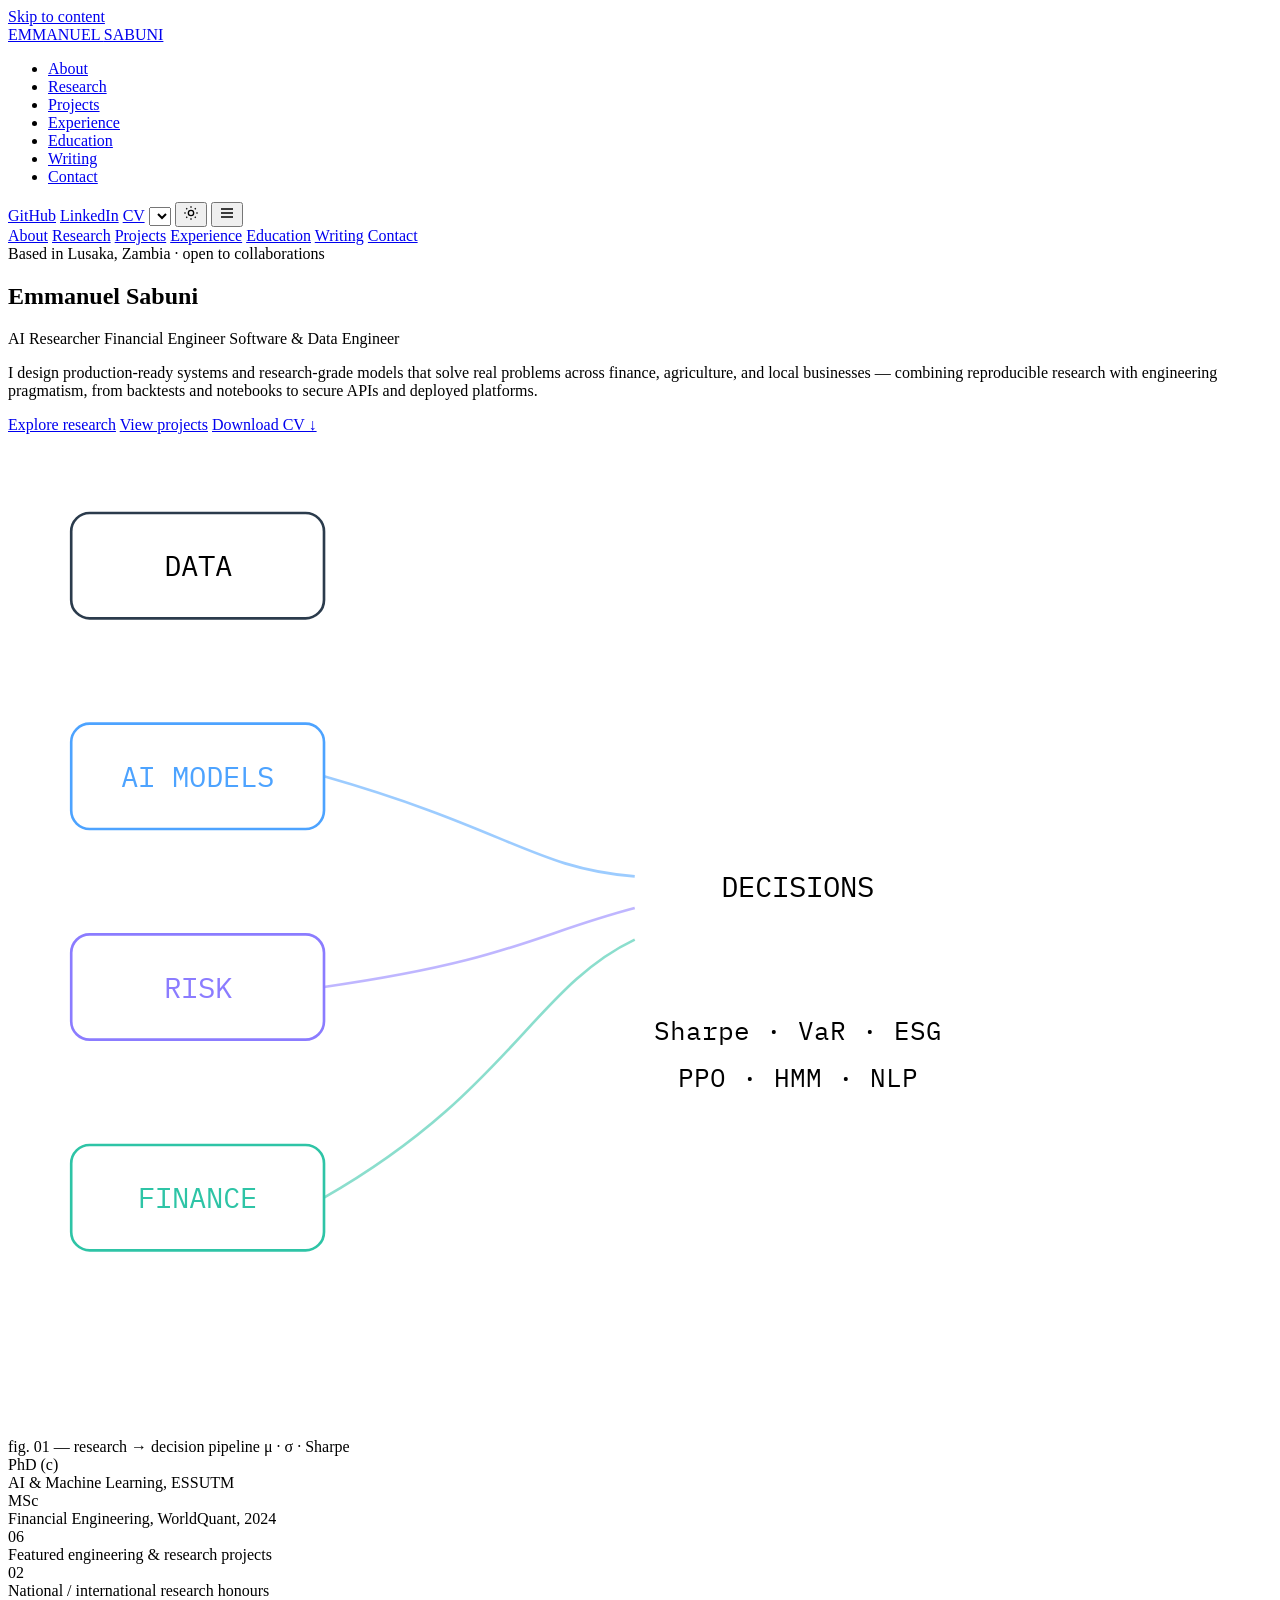
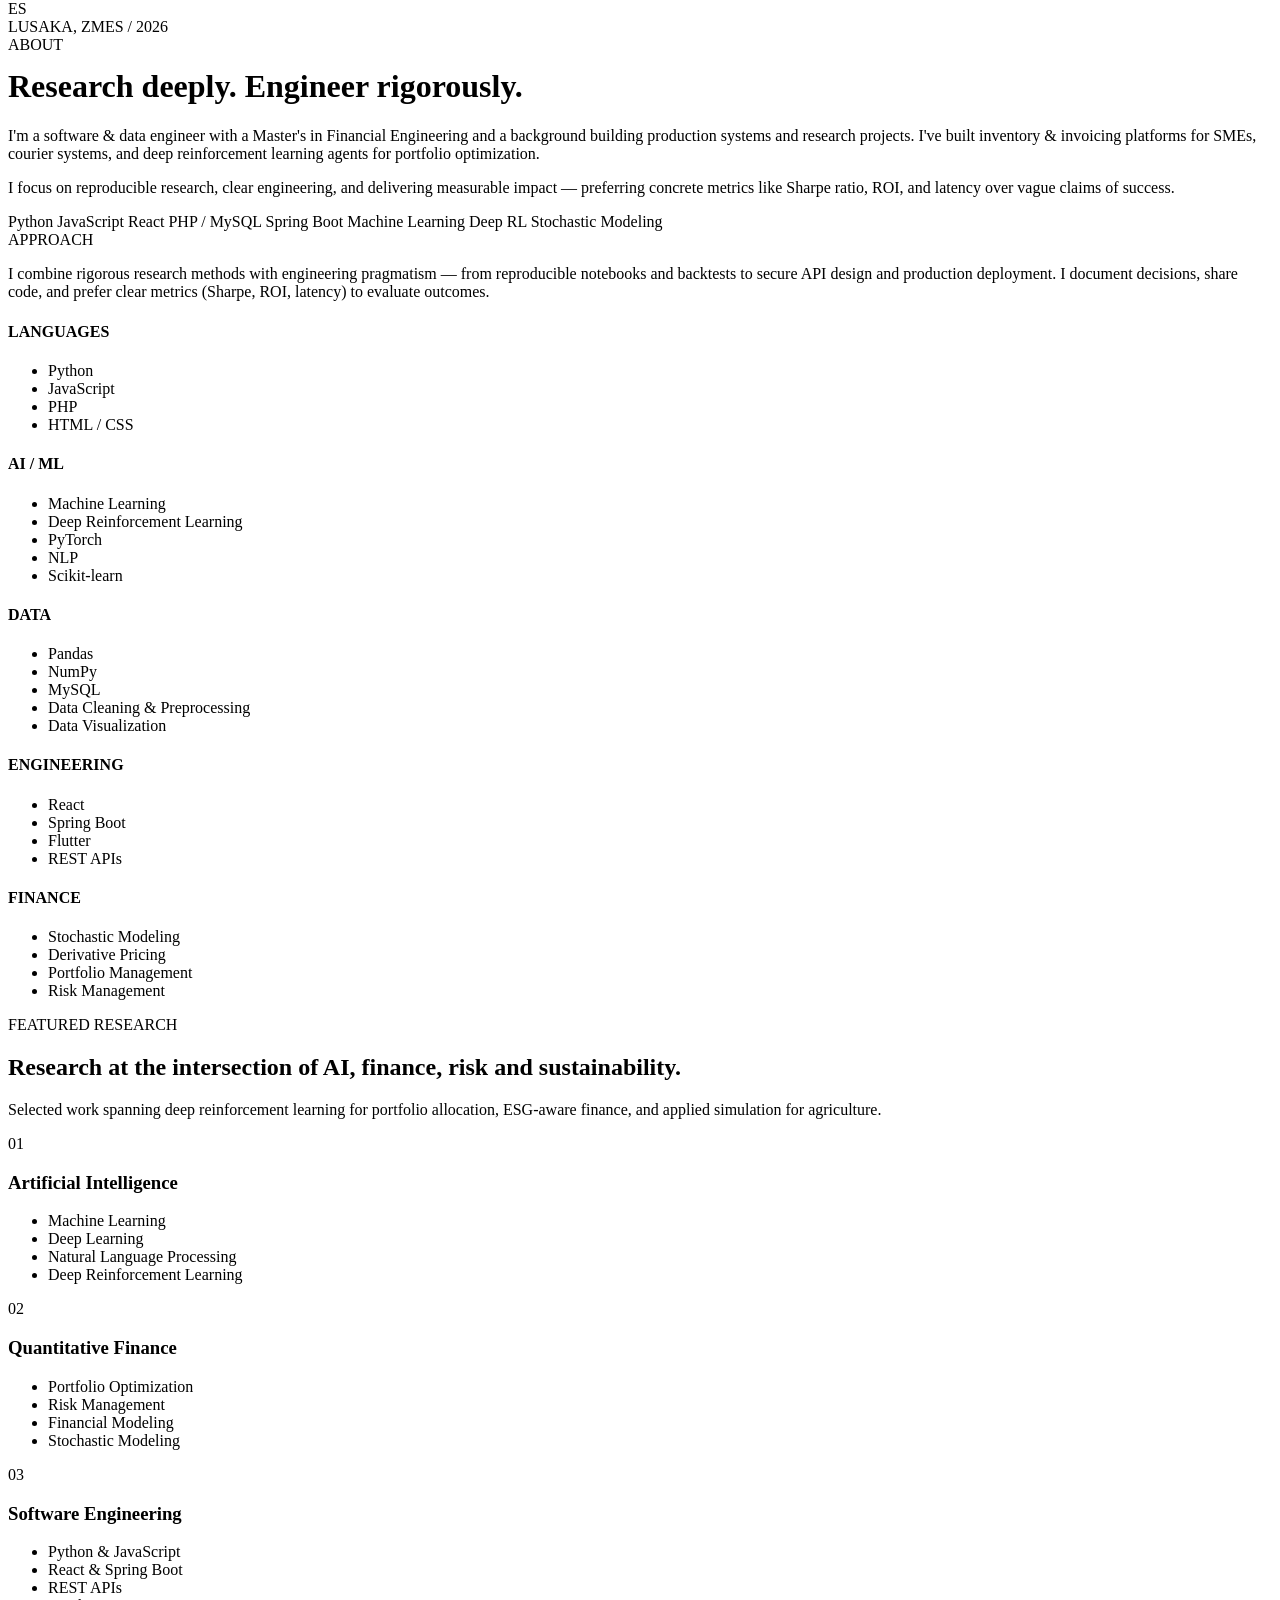
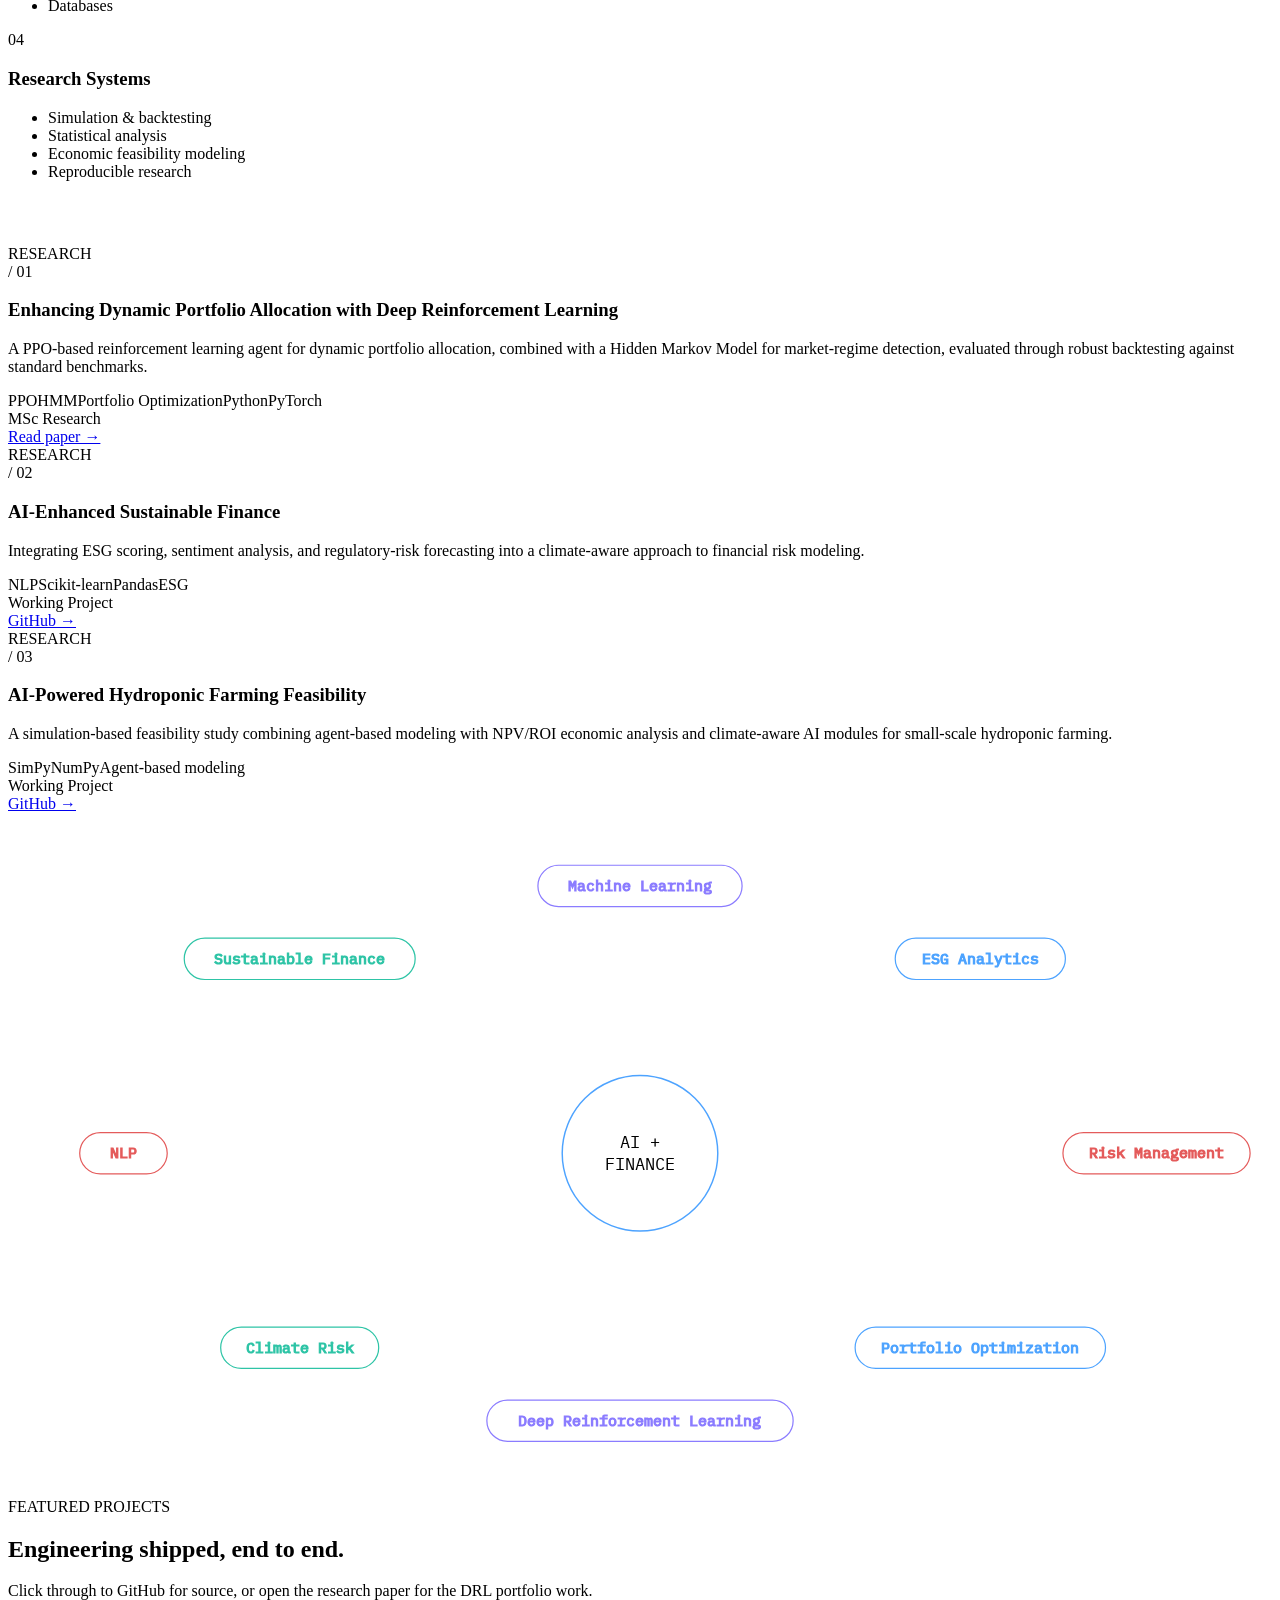
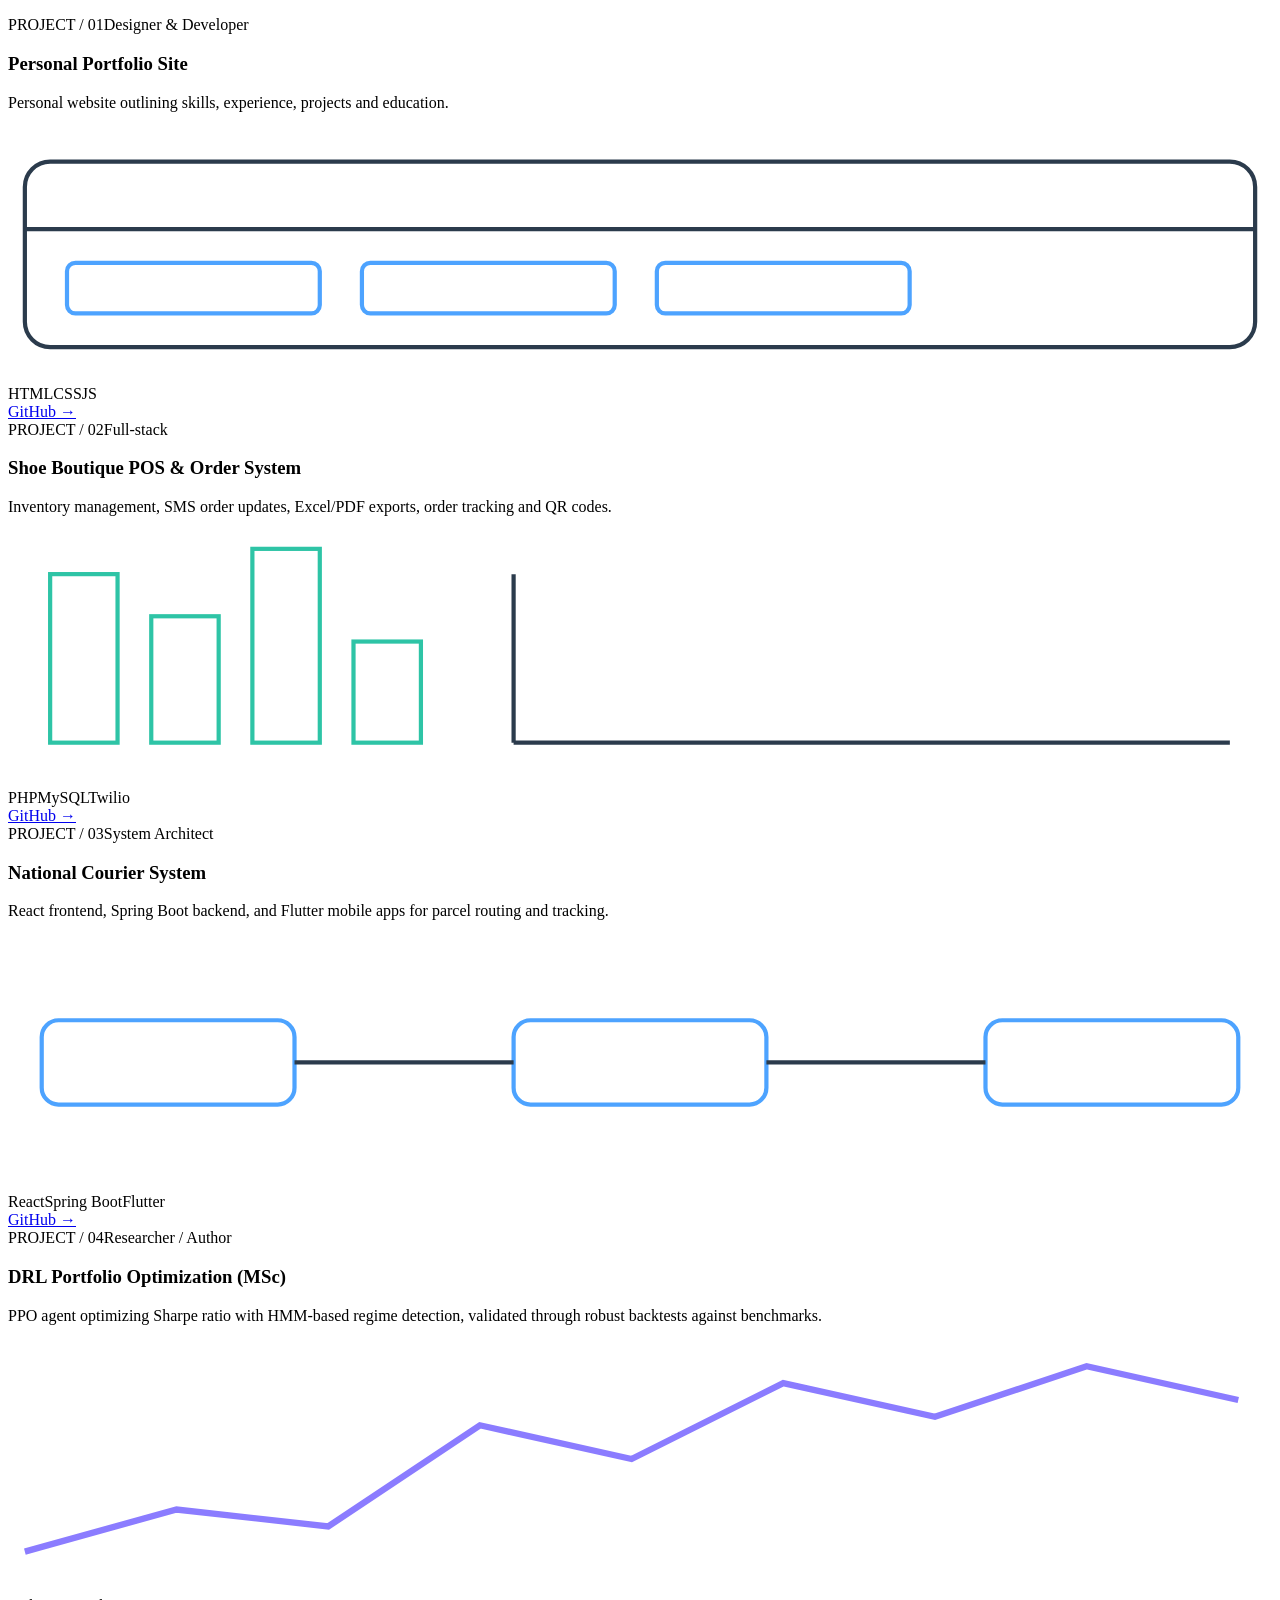
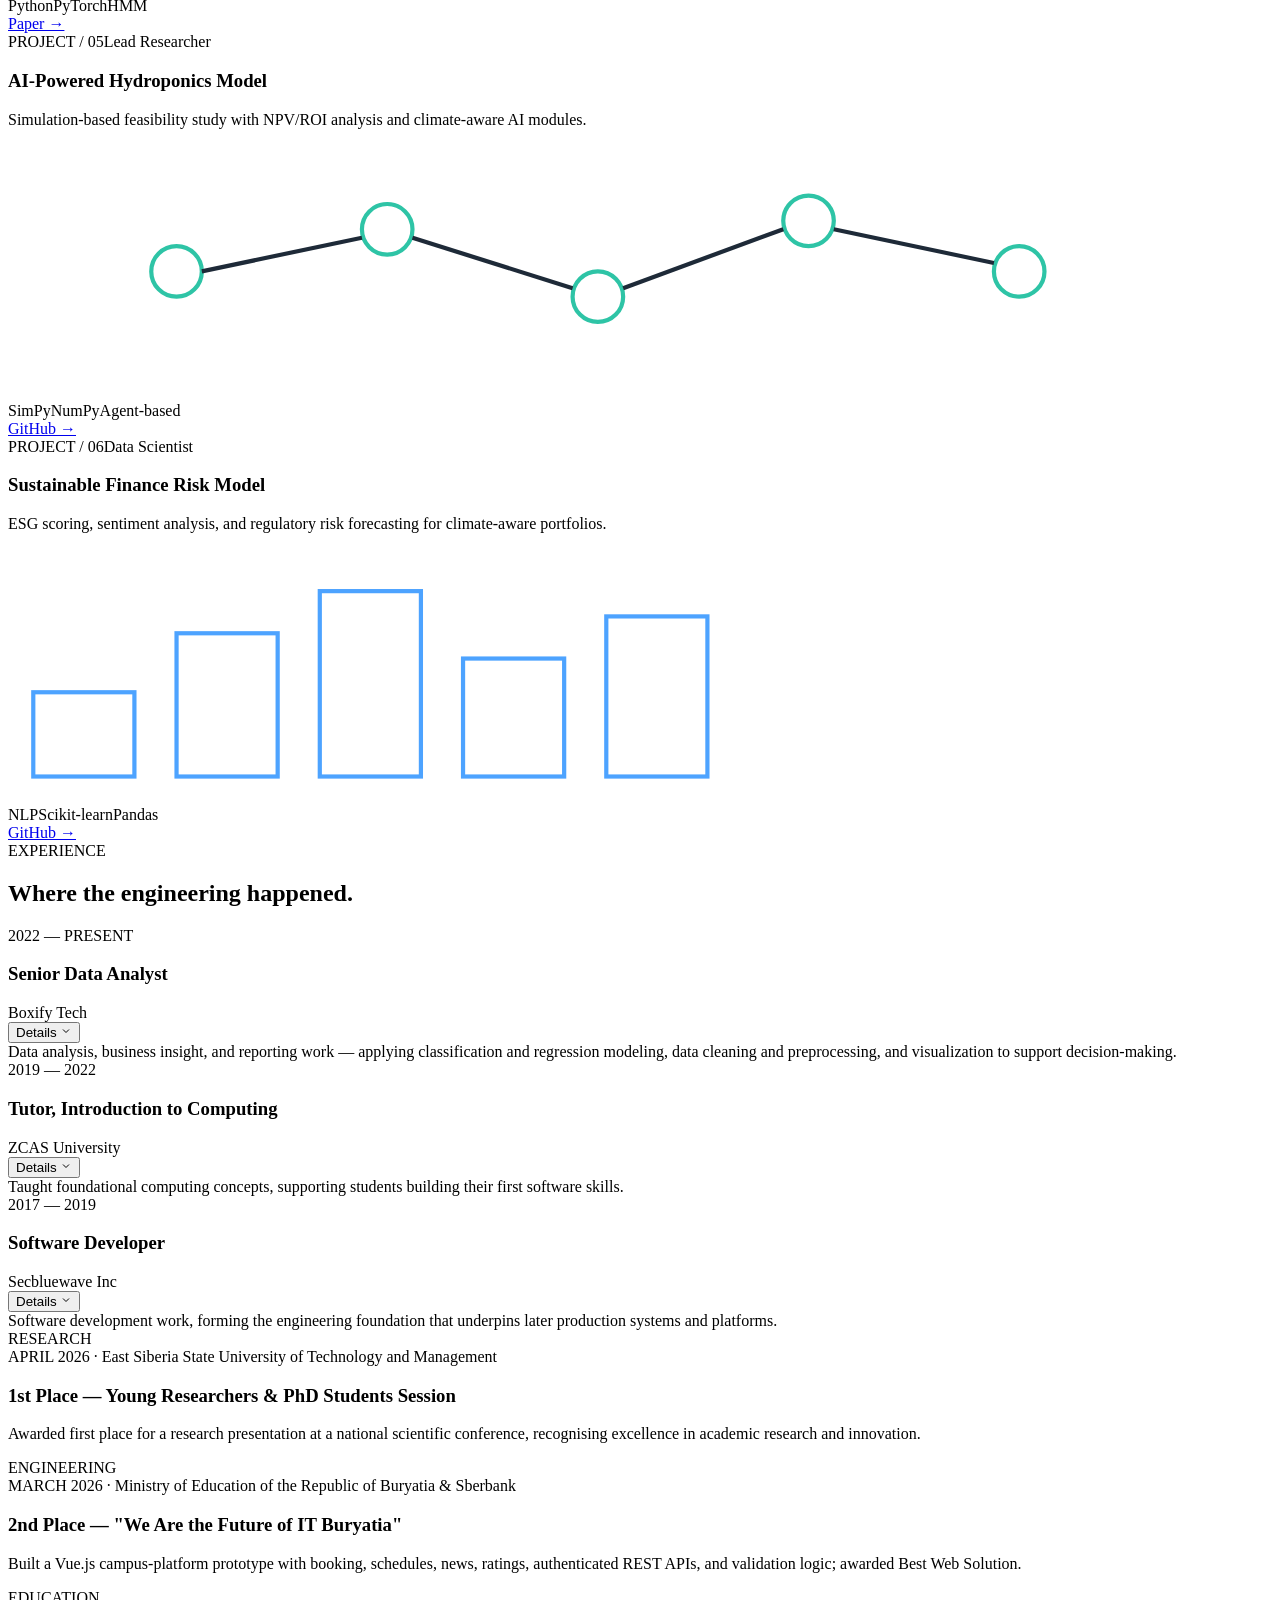
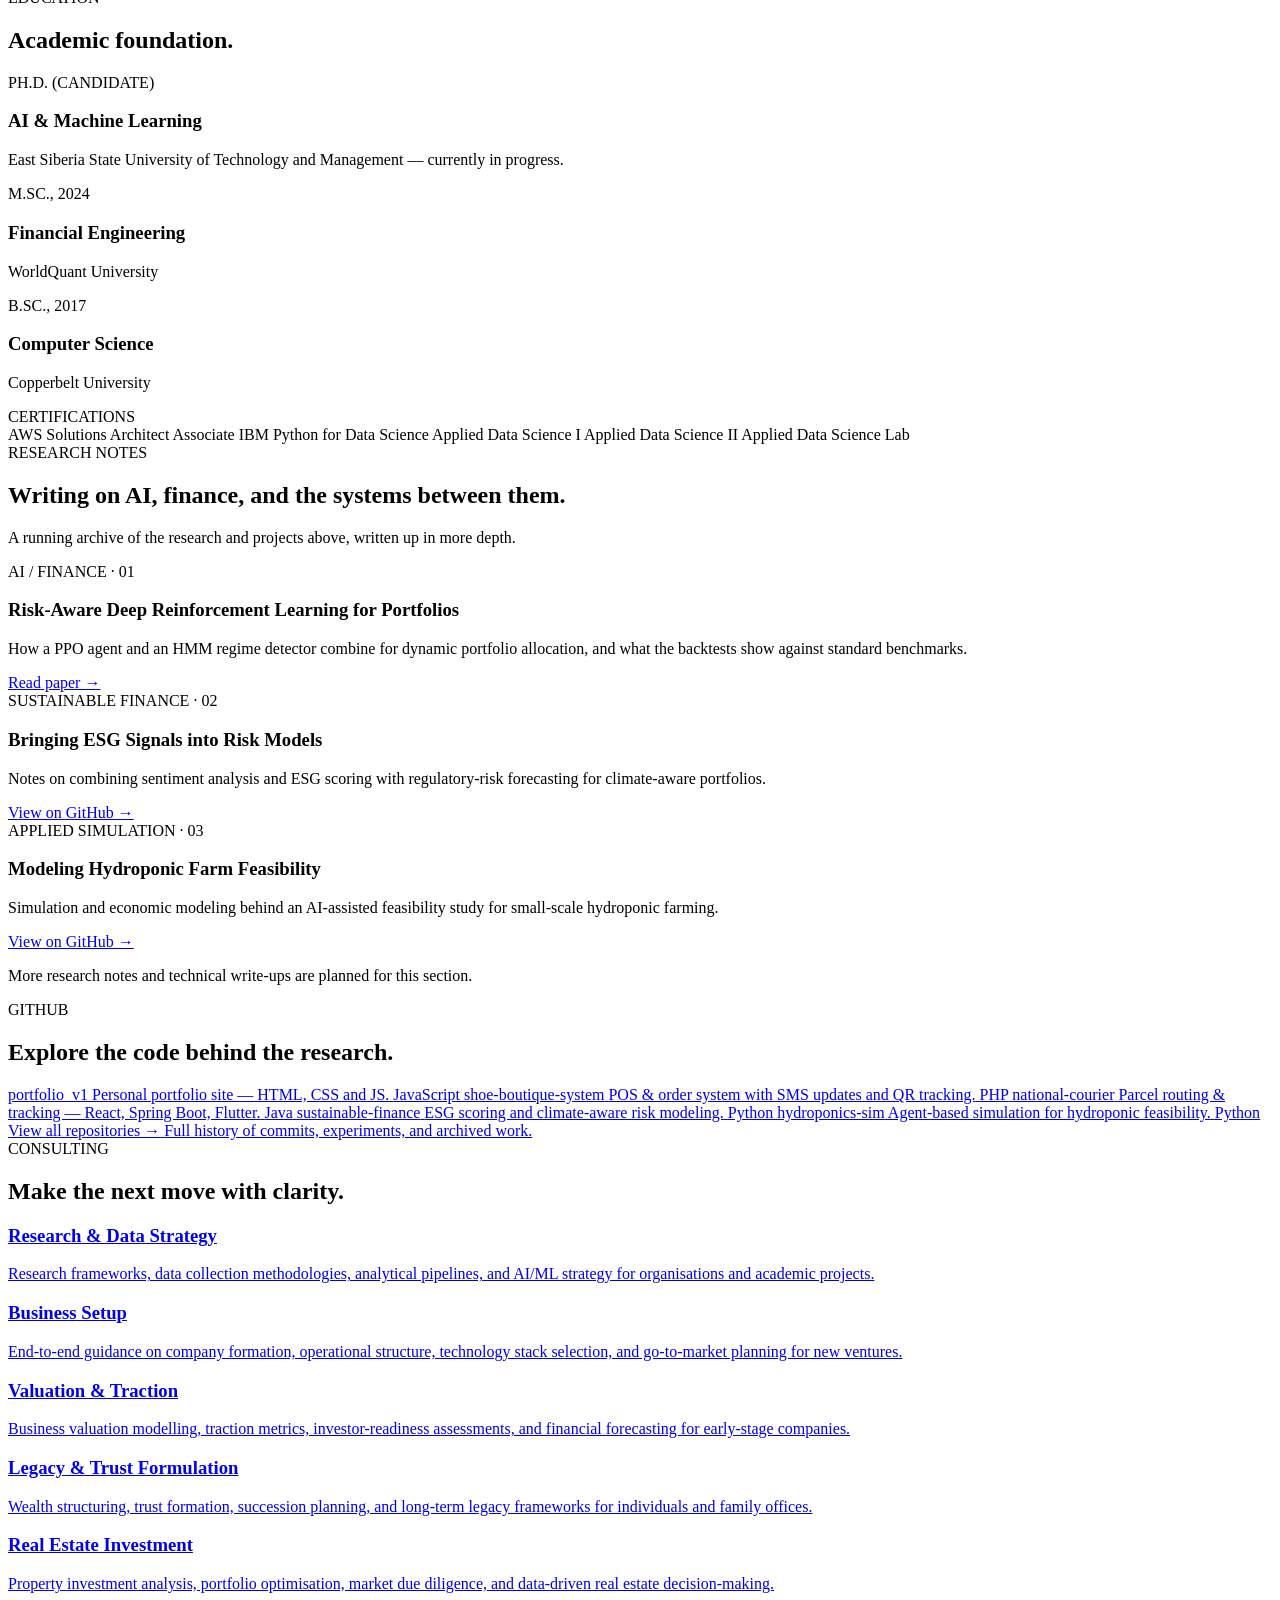
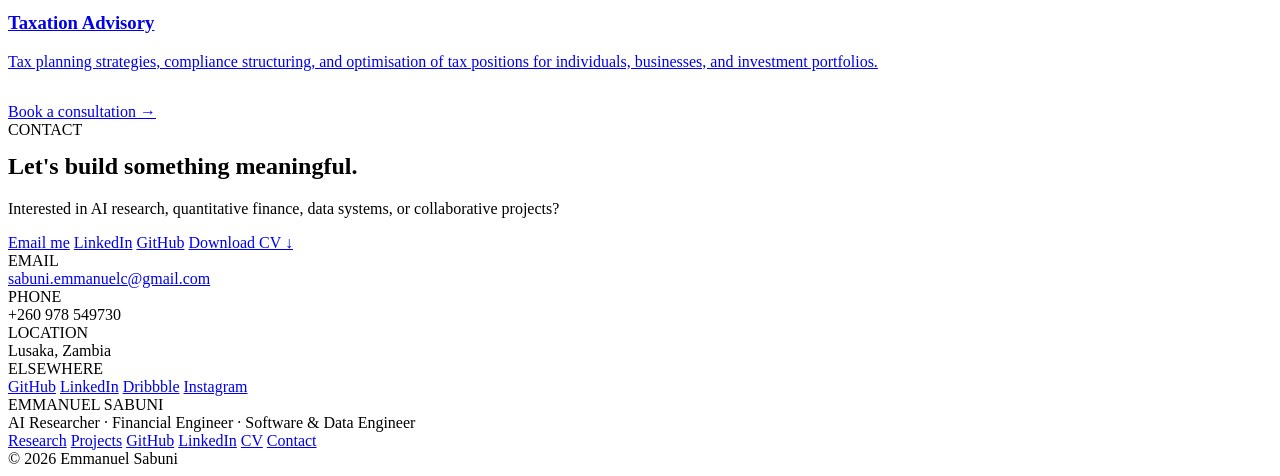
==== index.html @ 7808beee "Update stylesheet and script paths in index.html" ====
<!DOCTYPE html>
<html lang="en">
<head>
<meta charset="UTF-8">
<meta name="viewport" content="width=device-width, initial-scale=1.0">
<title>Emmanuel Sabuni | AI Researcher · Financial Engineer · Software &amp; Data Engineer</title>
<meta name="description" content="Sabuni Emmanuel C — Software &amp; Data Engineer, Financial Engineer, and AI researcher based in Lusaka, Zambia. Research and production systems across deep reinforcement learning, sustainable finance, and applied software engineering.">
<meta property="og:title" content="Emmanuel Sabuni | AI Researcher · Financial Engineer · Software Engineer">
<meta property="og:description" content="Research and engineering at the intersection of AI, financial engineering, and software systems.">
<meta property="og:type" content="website">
<meta property="og:locale" content="en_US">
<meta name="twitter:card" content="summary">
<meta name="twitter:title" content="Emmanuel Sabuni | AI Researcher · Financial Engineer · Software Engineer">
<meta name="twitter:description" content="Research and engineering at the intersection of AI, financial engineering, and software systems.">
<link rel="preconnect" href="https://fonts.googleapis.com">
<link rel="preconnect" href="https://fonts.gstatic.com" crossorigin>
<link href="https://fonts.googleapis.com/css2?family=Manrope:wght@500;600;700;800&family=Inter:wght@400;500;600&family=IBM+Plex+Mono:wght@400;500&family=Noto+Sans+Arabic:wght@400;500;600;700&display=swap" rel="stylesheet">
<script type="application/ld+json">
{
  "@context": "https://schema.org",
  "@type": "Person",
  "name": "Emmanuel Sabuni",
  "jobTitle": "Software & Data Engineer, Financial Engineer, AI Researcher",
  "address": { "@type": "PostalAddress", "addressLocality": "Lusaka", "addressCountry": "ZM" },
  "email": "mailto:sabuni.emmanuelc@gmail.com",
  "url": "https://www.sabuniemmanuelc.com/",
  "sameAs": [
    "https://github.com/sabuniemmanuelc",
    "https://www.linkedin.com/in/sabuniemmanuelc",
    "https://dribbble.com/sabuniemmanuelc",
    "https://www.instagram.com/sabuniemmamuelc/?hl=en"
  ],
  "alumniOf": [
    "East Siberia State University of Technology and Management",
    "WorldQuant University",
    "Copperbelt University"
  ]
}
</script>
<link rel="stylesheet" href="css/style.css">
</head>
<body>

<a href="#main" class="skip-link">Skip to content</a>

<nav class="nav" id="nav">
  <div class="wrap nav-inner">
    <a href="#home" class="nav-brand">EMMANUEL <span>SABUNI</span></a>
    <ul class="nav-links">
      <li><a href="#about" data-i18n="nav_about">About</a></li>
      <li><a href="#research" data-i18n="nav_research">Research</a></li>
      <li><a href="#projects" data-i18n="nav_projects">Projects</a></li>
      <li><a href="#experience" data-i18n="nav_experience">Experience</a></li>
      <li><a href="#education" data-i18n="nav_education">Education</a></li>
      <li><a href="#writing" data-i18n="nav_writing">Writing</a></li>
      <li><a href="#contact" data-i18n="nav_contact">Contact</a></li>
    </ul>
    <div class="nav-right">
      <a class="nav-icon-link" href="https://github.com/sabuniemmanuelc" target="_blank" rel="noopener">GitHub</a>
      <a class="nav-icon-link" href="https://www.linkedin.com/in/sabuniemmanuelc" target="_blank" rel="noopener">LinkedIn</a>
      <a class="nav-icon-link" href="assets/files/SabuniEmmanuelResume.pdf" target="_blank" rel="noopener" data-i18n="nav_cv">CV</a>
      <select class="lang-select" aria-label="Select language"></select>
      <button class="theme-toggle" id="themeToggle" aria-label="Toggle light and dark theme" type="button">
        <svg id="themeIcon" width="16" height="16" viewBox="0 0 24 24" fill="none" stroke="currentColor" stroke-width="2" aria-hidden="true"><circle cx="12" cy="12" r="4"></circle><path d="M12 2v2M12 20v2M4.9 4.9l1.4 1.4M17.7 17.7l1.4 1.4M2 12h2M20 12h2M4.9 19.1l1.4-1.4M17.7 6.3l1.4-1.4"></path></svg>
      </button>
      <button class="nav-menu-btn" id="menuBtn" aria-label="Open menu" aria-expanded="false" type="button">
        <svg width="16" height="16" viewBox="0 0 24 24" fill="none" stroke="currentColor" stroke-width="2"><path d="M3 6h18M3 12h18M3 18h18"/></svg>
      </button>
    </div>
  </div>
  <div class="wrap">
    <div class="mobile-panel" id="mobilePanel">
      <a href="#about" data-i18n="nav_about">About</a>
      <a href="#research" data-i18n="nav_research">Research</a>
      <a href="#projects" data-i18n="nav_projects">Projects</a>
      <a href="#experience" data-i18n="nav_experience">Experience</a>
      <a href="#education" data-i18n="nav_education">Education</a>
      <a href="#writing" data-i18n="nav_writing">Writing</a>
      <a href="#contact" data-i18n="nav_contact">Contact</a>
    </div>
  </div>
</nav>

<main id="main">

<!-- ================= HERO ================= -->
<section class="hero" id="home">
  <div class="hero-bg-grid" aria-hidden="true"></div>
  <div class="wrap hero-inner">
    <div>
      <span class="eyebrow"><span class="dot"></span><span data-i18n="hero_eyebrow">Based in Lusaka, Zambia · open to collaborations</span></span>
      <h1>Emmanuel Sabuni</h1>
      <div class="hero-roles">
        <span data-i18n="hero_role_ai">AI Researcher</span>
        <span data-i18n="hero_role_fin">Financial Engineer</span>
        <span data-i18n="hero_role_swe">Software &amp; Data Engineer</span>
      </div>
      <p class="lede" data-i18n="hero_lede">I design production-ready systems and research-grade models that solve real problems across finance, agriculture, and local businesses — combining reproducible research with engineering pragmatism, from backtests and notebooks to secure APIs and deployed platforms.</p>
      <div class="hero-actions">
        <a href="#research" class="btn btn-primary" data-i18n="btn_explore_research">Explore research</a>
        <a href="#projects" class="btn btn-outline" data-i18n="btn_view_projects">View projects</a>
        <a href="assets/files/SabuniEmmanuelResume.pdf" target="_blank" rel="noopener" class="btn btn-ghost" data-i18n="btn_download_cv">Download CV ↓</a>
      </div>
    </div>
    <div class="hero-visual">
      <div class="hero-visual-frame">
        <svg viewBox="0 0 480 380" role="img" aria-labelledby="heroSvgTitle">
          <title id="heroSvgTitle">Diagram of data flowing through AI models into risk analysis and financial decisions</title>
          <defs>
            <marker id="hArrow" viewBox="0 0 10 10" refX="8" refY="5" markerWidth="6" markerHeight="6" orient="auto-start-reverse">
              <path d="M2 1L8 5L2 9" fill="none" stroke="var(--border-strong)" stroke-width="1.4"/>
            </marker>
          </defs>
          <g font-family="IBM Plex Mono, monospace" font-size="11">
            <rect x="24" y="30" width="96" height="40" rx="7" fill="none" stroke="#2B3B4C"/>
            <text x="72" y="54" text-anchor="middle" fill="var(--text-2)">DATA</text>

            <rect x="24" y="110" width="96" height="40" rx="7" fill="none" stroke="#4DA3FF"/>
            <text x="72" y="134" text-anchor="middle" fill="#4DA3FF">AI MODELS</text>

            <rect x="24" y="190" width="96" height="40" rx="7" fill="none" stroke="#8B7CFF"/>
            <text x="72" y="214" text-anchor="middle" fill="#8B7CFF">RISK</text>

            <rect x="24" y="270" width="96" height="40" rx="7" fill="none" stroke="#2EC4A6"/>
            <text x="72" y="294" text-anchor="middle" fill="#2EC4A6">FINANCE</text>

            <rect x="240" y="150" width="120" height="44" rx="7" fill="none" stroke="var(--text)"/>
            <text x="300" y="176" text-anchor="middle" fill="var(--text)">DECISIONS</text>

            <line x1="72" y1="70" x2="72" y2="108" stroke="var(--border-strong)" marker-end="url(#hArrow)"/>
            <line x1="72" y1="150" x2="72" y2="188" stroke="var(--border-strong)" marker-end="url(#hArrow)"/>
            <line x1="72" y1="230" x2="72" y2="268" stroke="var(--border-strong)" marker-end="url(#hArrow)"/>

            <path d="M120 130 C 190 150, 200 165, 238 168" fill="none" stroke="#4DA3FF" opacity="0.55" marker-end="url(#hArrow)"/>
            <path d="M120 210 C 190 200, 200 190, 238 180" fill="none" stroke="#8B7CFF" opacity="0.55" marker-end="url(#hArrow)"/>
            <path d="M120 290 C 190 250, 200 210, 238 192" fill="none" stroke="#2EC4A6" opacity="0.55" marker-end="url(#hArrow)"/>

            <text x="300" y="230" text-anchor="middle" fill="var(--text-3)" font-size="10">Sharpe · VaR · ESG</text>
            <text x="300" y="248" text-anchor="middle" fill="var(--text-3)" font-size="10">PPO · HMM · NLP</text>
          </g>
        </svg>
      </div>
      <div class="hero-visual-caption">
        <span data-i18n="hero_caption_fig">fig. 01 — research → decision pipeline</span>
        <span>μ · σ · Sharpe</span>
      </div>
    </div>
  </div>
</section>

<!-- ================= STATS ================= -->
<div class="stats">
  <div class="wrap stats-grid">
    <div class="stat">
      <div class="stat-value">PhD (c)</div>
      <div class="stat-label" data-i18n="stat_phd_label">AI &amp; Machine Learning, ESSUTM</div>
    </div>
    <div class="stat">
      <div class="stat-value">MSc</div>
      <div class="stat-label" data-i18n="stat_msc_label">Financial Engineering, WorldQuant, 2024</div>
    </div>
    <div class="stat">
      <div class="stat-value">06</div>
      <div class="stat-label" data-i18n="stat_projects_label">Featured engineering &amp; research projects</div>
    </div>
    <div class="stat">
      <div class="stat-value">02</div>
      <div class="stat-label" data-i18n="stat_honours_label">National / international research honours</div>
    </div>
  </div>
</div>

<!-- ================= ABOUT ================= -->
<section id="about">
  <div class="wrap about-grid">
    <div>
      <div class="about-photo">
        <span class="monogram">ES</span>
        <div class="corner-tag"><span>LUSAKA, ZM</span><span>ES / 2026</span></div>
      </div>
    </div>
    <div class="about-text">
      <span class="label" data-i18n="about_label">ABOUT</span>
      <h2 style="margin-top:14px;margin-bottom:22px;font-size:clamp(24px,3vw,32px);" data-i18n="about_heading">Research deeply. Engineer rigorously.</h2>
      <p data-i18n="about_p1">I'm a software &amp; data engineer with a Master's in Financial Engineering and a background building production systems and research projects. I've built inventory &amp; invoicing platforms for SMEs, courier systems, and deep reinforcement learning agents for portfolio optimization.</p>
      <p data-i18n="about_p2">I focus on reproducible research, clear engineering, and delivering measurable impact — preferring concrete metrics like Sharpe ratio, ROI, and latency over vague claims of success.</p>
      <div class="pill-group">
        <span class="pill">Python</span>
        <span class="pill">JavaScript</span>
        <span class="pill">React</span>
        <span class="pill">PHP / MySQL</span>
        <span class="pill">Spring Boot</span>
        <span class="pill">Machine Learning</span>
        <span class="pill">Deep RL</span>
        <span class="pill">Stochastic Modeling</span>
      </div>
      <div class="approach-box">
        <span class="label" data-i18n="approach_label">APPROACH</span>
        <p data-i18n="approach_text">I combine rigorous research methods with engineering pragmatism — from reproducible notebooks and backtests to secure API design and production deployment. I document decisions, share code, and prefer clear metrics (Sharpe, ROI, latency) to evaluate outcomes.</p>
      </div>
    </div>
  </div>

  <div class="wrap">
    <div class="tech-grid">
      <div class="tech-col">
        <h4 data-i18n="tech_languages">LANGUAGES</h4>
        <ul><li>Python</li><li>JavaScript</li><li>PHP</li><li>HTML / CSS</li></ul>
      </div>
      <div class="tech-col">
        <h4 data-i18n="tech_ai_ml">AI / ML</h4>
        <ul><li>Machine Learning</li><li>Deep Reinforcement Learning</li><li>PyTorch</li><li>NLP</li><li>Scikit-learn</li></ul>
      </div>
      <div class="tech-col">
        <h4 data-i18n="tech_data">DATA</h4>
        <ul><li>Pandas</li><li>NumPy</li><li>MySQL</li><li>Data Cleaning &amp; Preprocessing</li><li>Data Visualization</li></ul>
      </div>
      <div class="tech-col">
        <h4 data-i18n="tech_engineering">ENGINEERING</h4>
        <ul><li>React</li><li>Spring Boot</li><li>Flutter</li><li>REST APIs</li></ul>
      </div>
      <div class="tech-col">
        <h4 data-i18n="tech_finance">FINANCE</h4>
        <ul><li>Stochastic Modeling</li><li>Derivative Pricing</li><li>Portfolio Management</li><li>Risk Management</li></ul>
      </div>
    </div>
  </div>
</section>

<!-- ================= RESEARCH ================= -->
<section id="research" class="section-alt">
  <div class="wrap">
    <div class="section-head">
      <span class="label" data-i18n="research_label">FEATURED RESEARCH</span>
      <h2 data-i18n="research_heading">Research at the intersection of AI, finance, risk and sustainability.</h2>
      <p data-i18n="research_sub">Selected work spanning deep reinforcement learning for portfolio allocation, ESG-aware finance, and applied simulation for agriculture.</p>
    </div>

    <div class="cap-grid" style="margin-bottom:64px;">
      <div class="cap-card c-ai">
        <div class="cap-num">01</div>
        <h3 data-i18n="cap_ai_title">Artificial Intelligence</h3>
        <ul>
          <li data-i18n="cap_ai_1">Machine Learning</li>
          <li data-i18n="cap_ai_2">Deep Learning</li>
          <li data-i18n="cap_ai_3">Natural Language Processing</li>
          <li data-i18n="cap_ai_4">Deep Reinforcement Learning</li>
        </ul>
      </div>
      <div class="cap-card c-fin">
        <div class="cap-num">02</div>
        <h3 data-i18n="cap_fin_title">Quantitative Finance</h3>
        <ul>
          <li data-i18n="cap_fin_1">Portfolio Optimization</li>
          <li data-i18n="cap_fin_2">Risk Management</li>
          <li data-i18n="cap_fin_3">Financial Modeling</li>
          <li data-i18n="cap_fin_4">Stochastic Modeling</li>
        </ul>
      </div>
      <div class="cap-card c-eng">
        <div class="cap-num">03</div>
        <h3 data-i18n="cap_eng_title">Software Engineering</h3>
        <ul>
          <li data-i18n="cap_eng_1">Python &amp; JavaScript</li>
          <li data-i18n="cap_eng_2">React &amp; Spring Boot</li>
          <li data-i18n="cap_eng_3">REST APIs</li>
          <li data-i18n="cap_eng_4">Databases</li>
        </ul>
      </div>
      <div class="cap-card c-res">
        <div class="cap-num">04</div>
        <h3 data-i18n="cap_res_title">Research Systems</h3>
        <ul>
          <li data-i18n="cap_res_1">Simulation &amp; backtesting</li>
          <li data-i18n="cap_res_2">Statistical analysis</li>
          <li data-i18n="cap_res_3">Economic feasibility modeling</li>
          <li data-i18n="cap_res_4">Reproducible research</li>
        </ul>
      </div>
    </div>

    <div class="research-list">
      <article class="research-card">
        <div class="research-idx">RESEARCH<br>/ 01</div>
        <div class="research-body">
          <h3 data-i18n="research_1_title">Enhancing Dynamic Portfolio Allocation with Deep Reinforcement Learning</h3>
          <p class="abstract" data-i18n="research_1_abstract">A PPO-based reinforcement learning agent for dynamic portfolio allocation, combined with a Hidden Markov Model for market-regime detection, evaluated through robust backtesting against standard benchmarks.</p>
          <div class="tag-row">
            <span class="tag">PPO</span><span class="tag">HMM</span><span class="tag">Portfolio Optimization</span><span class="tag">Python</span><span class="tag">PyTorch</span>
          </div>
          <div class="research-meta">
            <span class="research-status" data-i18n="research_1_status">MSc Research</span>
            <div class="research-links"><a href="https://arxiv.org/pdf/2511.11481" target="_blank" rel="noopener" data-i18n="link_read_paper">Read paper →</a></div>
          </div>
        </div>
      </article>
      <article class="research-card">
        <div class="research-idx">RESEARCH<br>/ 02</div>
        <div class="research-body">
          <h3 data-i18n="research_2_title">AI-Enhanced Sustainable Finance</h3>
          <p class="abstract" data-i18n="research_2_abstract">Integrating ESG scoring, sentiment analysis, and regulatory-risk forecasting into a climate-aware approach to financial risk modeling.</p>
          <div class="tag-row">
            <span class="tag">NLP</span><span class="tag">Scikit-learn</span><span class="tag">Pandas</span><span class="tag">ESG</span>
          </div>
          <div class="research-meta">
            <span class="research-status" data-i18n="research_status_working">Working Project</span>
            <div class="research-links"><a href="https://github.com/sabuniemmanuelc/sustainable-finance" target="_blank" rel="noopener" data-i18n="link_github">GitHub →</a></div>
          </div>
        </div>
      </article>
      <article class="research-card">
        <div class="research-idx">RESEARCH<br>/ 03</div>
        <div class="research-body">
          <h3 data-i18n="research_3_title">AI-Powered Hydroponic Farming Feasibility</h3>
          <p class="abstract" data-i18n="research_3_abstract">A simulation-based feasibility study combining agent-based modeling with NPV/ROI economic analysis and climate-aware AI modules for small-scale hydroponic farming.</p>
          <div class="tag-row">
            <span class="tag">SimPy</span><span class="tag">NumPy</span><span class="tag">Agent-based modeling</span>
          </div>
          <div class="research-meta">
            <span class="research-status" data-i18n="research_status_working">Working Project</span>
            <div class="research-links"><a href="https://github.com/sabuniemmanuelc/hydroponics-sim" target="_blank" rel="noopener" data-i18n="link_github">GitHub →</a></div>
          </div>
        </div>
      </article>
    </div>

    <div class="map-wrap">
      <svg viewBox="0 0 1040 560" role="img" aria-labelledby="mapTitle">
        <title id="mapTitle">Research interest map centered on AI and finance, connected to related fields</title>
        <g font-family="IBM Plex Mono, monospace">
          <g stroke="var(--border-strong)" stroke-width="0.8">
            <line x1="520" y1="216" x2="520" y2="77"/>
            <line x1="520" y1="344" x2="520" y2="483"/>
            <line x1="475" y1="235" x2="335" y2="120"/>
            <line x1="475" y1="325" x2="305" y2="440"/>
            <line x1="565" y1="235" x2="730" y2="120"/>
            <line x1="565" y1="325" x2="697" y2="440"/>
            <line x1="456" y1="280" x2="131" y2="280"/>
            <line x1="584" y1="280" x2="868" y2="280"/>
          </g>

          <circle cx="520" cy="280" r="64" fill="none" stroke="#4DA3FF" stroke-width="1.2"/>
          <text x="520" y="276" text-anchor="middle" fill="var(--text)" font-size="14" data-i18n="map_ai">AI +</text>
          <text x="520" y="294" text-anchor="middle" fill="var(--text)" font-size="14" data-i18n="map_finance">FINANCE</text>

          <g fill="none" stroke="#8B7CFF" stroke-width="1">
            <rect x="436" y="43" width="168" height="34" rx="17"/>
            <text x="520" y="64" text-anchor="middle" fill="#8B7CFF" font-size="12.5" data-i18n="map_ml">Machine Learning</text>
          </g>
          <g fill="none" stroke="#8B7CFF" stroke-width="1">
            <rect x="394" y="483" width="252" height="34" rx="17"/>
            <text x="520" y="504" text-anchor="middle" fill="#8B7CFF" font-size="12.5" data-i18n="map_drl">Deep Reinforcement Learning</text>
          </g>

          <g fill="none" stroke="#2EC4A6" stroke-width="1">
            <rect x="145" y="103" width="190" height="34" rx="17"/>
            <text x="240" y="124" text-anchor="middle" fill="#2EC4A6" font-size="12.5" data-i18n="map_sustainable">Sustainable Finance</text>
          </g>
          <g fill="none" stroke="#2EC4A6" stroke-width="1">
            <rect x="175" y="423" width="130" height="34" rx="17"/>
            <text x="240" y="444" text-anchor="middle" fill="#2EC4A6" font-size="12.5" data-i18n="map_climate">Climate Risk</text>
          </g>

          <g fill="none" stroke="#4DA3FF" stroke-width="1">
            <rect x="730" y="103" width="140" height="34" rx="17"/>
            <text x="800" y="124" text-anchor="middle" fill="#4DA3FF" font-size="12.5" data-i18n="map_esg">ESG Analytics</text>
          </g>
          <g fill="none" stroke="#4DA3FF" stroke-width="1">
            <rect x="697" y="423" width="206" height="34" rx="17"/>
            <text x="800" y="444" text-anchor="middle" fill="#4DA3FF" font-size="12.5" data-i18n="map_portfolio">Portfolio Optimization</text>
          </g>

          <g fill="none" stroke="#E45B5B" stroke-width="1">
            <rect x="59" y="263" width="72" height="34" rx="17"/>
            <text x="95" y="284" text-anchor="middle" fill="#E45B5B" font-size="12.5" data-i18n="map_nlp">NLP</text>
          </g>
          <g fill="none" stroke="#E45B5B" stroke-width="1">
            <rect x="868" y="263" width="154" height="34" rx="17"/>
            <text x="945" y="284" text-anchor="middle" fill="#E45B5B" font-size="12.5" data-i18n="map_risk">Risk Management</text>
          </g>
        </g>
      </svg>
    </div>
  </div>
</section>

<!-- ================= PROJECTS ================= -->
<section id="projects">
  <div class="wrap">
    <div class="section-head">
      <span class="label" data-i18n="projects_label">FEATURED PROJECTS</span>
      <h2 data-i18n="projects_heading">Engineering shipped, end to end.</h2>
      <p data-i18n="projects_sub">Click through to GitHub for source, or open the research paper for the DRL portfolio work.</p>
    </div>

    <div class="projects-grid">

      <article class="project-card">
        <div class="project-top"><span class="project-idx">PROJECT / 01</span><span class="project-role" data-i18n="proj_1_role">Designer &amp; Developer</span></div>
        <h3 data-i18n="proj_1_title">Personal Portfolio Site</h3>
        <p class="desc" data-i18n="proj_1_desc">Personal website outlining skills, experience, projects and education.</p>
        <div class="project-viz"><svg viewBox="0 0 300 60"><rect x="4" y="8" width="292" height="44" rx="6" fill="none" stroke="#2B3B4C"/><line x1="4" y1="24" x2="296" y2="24" stroke="#2B3B4C"/><rect x="14" y="32" width="60" height="12" rx="2" fill="none" stroke="#4DA3FF"/><rect x="84" y="32" width="60" height="12" rx="2" fill="none" stroke="#4DA3FF"/><rect x="154" y="32" width="60" height="12" rx="2" fill="none" stroke="#4DA3FF"/></svg></div>
        <div class="tag-row"><span class="tag">HTML</span><span class="tag">CSS</span><span class="tag">JS</span></div>
        <div class="project-foot"><div class="project-links"><a href="https://github.com/sabuniemmanuelc/portfolio_v1" target="_blank" rel="noopener" data-i18n="link_github">GitHub →</a></div></div>
      </article>

      <article class="project-card">
        <div class="project-top"><span class="project-idx">PROJECT / 02</span><span class="project-role" data-i18n="proj_2_role">Full-stack</span></div>
        <h3 data-i18n="proj_2_title">Shoe Boutique POS &amp; Order System</h3>
        <p class="desc" data-i18n="proj_2_desc">Inventory management, SMS order updates, Excel/PDF exports, order tracking and QR codes.</p>
        <div class="project-viz"><svg viewBox="0 0 300 60"><rect x="10" y="10" width="16" height="40" fill="none" stroke="#2EC4A6"/><rect x="34" y="20" width="16" height="30" fill="none" stroke="#2EC4A6"/><rect x="58" y="4" width="16" height="46" fill="none" stroke="#2EC4A6"/><rect x="82" y="26" width="16" height="24" fill="none" stroke="#2EC4A6"/><line x1="120" y1="50" x2="290" y2="50" stroke="#2B3B4C"/><line x1="120" y1="10" x2="120" y2="50" stroke="#2B3B4C"/></svg></div>
        <div class="tag-row"><span class="tag">PHP</span><span class="tag">MySQL</span><span class="tag">Twilio</span></div>
        <div class="project-foot"><div class="project-links"><a href="https://github.com/sabuniemmanuelc/shoe-boutique-system" target="_blank" rel="noopener" data-i18n="link_github">GitHub →</a></div></div>
      </article>

      <article class="project-card">
        <div class="project-top"><span class="project-idx">PROJECT / 03</span><span class="project-role" data-i18n="proj_3_role">System Architect</span></div>
        <h3 data-i18n="proj_3_title">National Courier System</h3>
        <p class="desc" data-i18n="proj_3_desc">React frontend, Spring Boot backend, and Flutter mobile apps for parcel routing and tracking.</p>
        <div class="project-viz"><svg viewBox="0 0 300 60"><rect x="8" y="20" width="60" height="20" rx="4" fill="none" stroke="#4DA3FF"/><rect x="120" y="20" width="60" height="20" rx="4" fill="none" stroke="#4DA3FF"/><rect x="232" y="20" width="60" height="20" rx="4" fill="none" stroke="#4DA3FF"/><line x1="68" y1="30" x2="120" y2="30" stroke="#2B3B4C"/><line x1="180" y1="30" x2="232" y2="30" stroke="#2B3B4C"/></svg></div>
        <div class="tag-row"><span class="tag">React</span><span class="tag">Spring Boot</span><span class="tag">Flutter</span></div>
        <div class="project-foot"><div class="project-links"><a href="https://github.com/sabuniemmanuelc/national-courier" target="_blank" rel="noopener" data-i18n="link_github">GitHub →</a></div></div>
      </article>

      <article class="project-card">
        <div class="project-top"><span class="project-idx">PROJECT / 04</span><span class="project-role" data-i18n="proj_4_role">Researcher / Author</span></div>
        <h3 data-i18n="proj_4_title">DRL Portfolio Optimization (MSc)</h3>
        <p class="desc" data-i18n="proj_4_desc">PPO agent optimizing Sharpe ratio with HMM-based regime detection, validated through robust backtests against benchmarks.</p>
        <div class="project-viz"><svg viewBox="0 0 300 60"><polyline points="4,50 40,40 76,44 112,20 148,28 184,10 220,18 256,6 292,14" fill="none" stroke="#8B7CFF" stroke-width="1.5"/></svg></div>
        <div class="tag-row"><span class="tag">Python</span><span class="tag">PyTorch</span><span class="tag">HMM</span></div>
        <div class="project-foot"><div class="project-links"><a href="https://arxiv.org/pdf/2511.11481" target="_blank" rel="noopener" data-i18n="link_paper">Paper →</a></div></div>
      </article>

      <article class="project-card">
        <div class="project-top"><span class="project-idx">PROJECT / 05</span><span class="project-role" data-i18n="proj_5_role">Lead Researcher</span></div>
        <h3 data-i18n="proj_5_title">AI-Powered Hydroponics Model</h3>
        <p class="desc" data-i18n="proj_5_desc">Simulation-based feasibility study with NPV/ROI analysis and climate-aware AI modules.</p>
        <div class="project-viz"><svg viewBox="0 0 300 60"><circle cx="40" cy="30" r="6" fill="none" stroke="#2EC4A6"/><circle cx="90" cy="20" r="6" fill="none" stroke="#2EC4A6"/><circle cx="140" cy="36" r="6" fill="none" stroke="#2EC4A6"/><circle cx="190" cy="18" r="6" fill="none" stroke="#2EC4A6"/><circle cx="240" cy="30" r="6" fill="none" stroke="#2EC4A6"/><line x1="46" y1="30" x2="84" y2="22" stroke="#1E2A38"/><line x1="96" y1="22" x2="134" y2="34" stroke="#1E2A38"/><line x1="146" y1="34" x2="184" y2="20" stroke="#1E2A38"/><line x1="196" y1="20" x2="234" y2="28" stroke="#1E2A38"/></svg></div>
        <div class="tag-row"><span class="tag">SimPy</span><span class="tag">NumPy</span><span class="tag">Agent-based</span></div>
        <div class="project-foot"><div class="project-links"><a href="https://github.com/sabuniemmanuelc/hydroponics-sim" target="_blank" rel="noopener" data-i18n="link_github">GitHub →</a></div></div>
      </article>

      <article class="project-card">
        <div class="project-top"><span class="project-idx">PROJECT / 06</span><span class="project-role" data-i18n="proj_6_role">Data Scientist</span></div>
        <h3 data-i18n="proj_6_title">Sustainable Finance Risk Model</h3>
        <p class="desc" data-i18n="proj_6_desc">ESG scoring, sentiment analysis, and regulatory risk forecasting for climate-aware portfolios.</p>
        <div class="project-viz"><svg viewBox="0 0 300 60"><rect x="6" y="34" width="24" height="20" fill="none" stroke="#4DA3FF"/><rect x="40" y="20" width="24" height="34" fill="none" stroke="#4DA3FF"/><rect x="74" y="10" width="24" height="44" fill="none" stroke="#4DA3FF"/><rect x="108" y="26" width="24" height="28" fill="none" stroke="#4DA3FF"/><rect x="142" y="16" width="24" height="38" fill="none" stroke="#4DA3FF"/></svg></div>
        <div class="tag-row"><span class="tag">NLP</span><span class="tag">Scikit-learn</span><span class="tag">Pandas</span></div>
        <div class="project-foot"><div class="project-links"><a href="https://github.com/sabuniemmanuelc/sustainable-finance" target="_blank" rel="noopener" data-i18n="link_github">GitHub →</a></div></div>
      </article>

    </div>
  </div>
</section>

<!-- ================= EXPERIENCE ================= -->
<section id="experience" class="section-alt">
  <div class="wrap">
    <div class="section-head">
      <span class="label" data-i18n="experience_label">EXPERIENCE</span>
      <h2 data-i18n="experience_heading">Where the engineering happened.</h2>
    </div>
    <div class="timeline">
      <div class="tl-item open">
        <div class="tl-dot"></div>
        <div class="tl-date">2022 — <span data-i18n="date_present">PRESENT</span></div>
        <h3 data-i18n="exp_1_role">Senior Data Analyst</h3>
        <div class="org">Boxify Tech</div>
        <button class="tl-toggle" type="button" onclick="toggleTl(this)"><span data-i18n="toggle_details">Details</span> <svg width="12" height="12" viewBox="0 0 24 24" fill="none" stroke="currentColor" stroke-width="2"><polyline points="6 9 12 15 18 9"/></svg></button>
        <div class="tl-details"><div class="tl-details-inner" data-i18n="exp_1_details">Data analysis, business insight, and reporting work — applying classification and regression modeling, data cleaning and preprocessing, and visualization to support decision-making.</div></div>
      </div>
      <div class="tl-item">
        <div class="tl-dot"></div>
        <div class="tl-date">2019 — 2022</div>
        <h3 data-i18n="exp_2_role">Tutor, Introduction to Computing</h3>
        <div class="org">ZCAS University</div>
        <button class="tl-toggle" type="button" onclick="toggleTl(this)"><span data-i18n="toggle_details">Details</span> <svg width="12" height="12" viewBox="0 0 24 24" fill="none" stroke="currentColor" stroke-width="2"><polyline points="6 9 12 15 18 9"/></svg></button>
        <div class="tl-details"><div class="tl-details-inner" data-i18n="exp_2_details">Taught foundational computing concepts, supporting students building their first software skills.</div></div>
      </div>
      <div class="tl-item">
        <div class="tl-dot"></div>
        <div class="tl-date">2017 — 2019</div>
        <h3 data-i18n="exp_3_role">Software Developer</h3>
        <div class="org">Secbluewave Inc</div>
        <button class="tl-toggle" type="button" onclick="toggleTl(this)"><span data-i18n="toggle_details">Details</span> <svg width="12" height="12" viewBox="0 0 24 24" fill="none" stroke="currentColor" stroke-width="2"><polyline points="6 9 12 15 18 9"/></svg></button>
        <div class="tl-details"><div class="tl-details-inner" data-i18n="exp_3_details">Software development work, forming the engineering foundation that underpins later production systems and platforms.</div></div>
      </div>
    </div>

    <div class="honours">
      <div class="honour-card">
        <span class="honour-tag" data-i18n="honour_tag_research">RESEARCH</span>
        <div class="honour-date mono">APRIL 2026 · East Siberia State University of Technology and Management</div>
        <h3 data-i18n="honour_1_title">1st Place — Young Researchers &amp; PhD Students Session</h3>
        <p data-i18n="honour_1_desc">Awarded first place for a research presentation at a national scientific conference, recognising excellence in academic research and innovation.</p>
      </div>
      <div class="honour-card">
        <span class="honour-tag" data-i18n="honour_tag_engineering">ENGINEERING</span>
        <div class="honour-date mono">MARCH 2026 · Ministry of Education of the Republic of Buryatia &amp; Sberbank</div>
        <h3 data-i18n="honour_2_title">2nd Place — "We Are the Future of IT Buryatia"</h3>
        <p data-i18n="honour_2_desc">Built a Vue.js campus-platform prototype with booking, schedules, news, ratings, authenticated REST APIs, and validation logic; awarded Best Web Solution.</p>
      </div>
    </div>
  </div>
</section>

<!-- ================= EDUCATION ================= -->
<section id="education">
  <div class="wrap">
    <div class="section-head">
      <span class="label" data-i18n="education_label">EDUCATION</span>
      <h2 data-i18n="education_heading">Academic foundation.</h2>
    </div>
    <div class="edu-grid">
      <div class="edu-card">
        <div class="edu-degree" data-i18n="edu_1_degree">PH.D. (CANDIDATE)</div>
        <h3 data-i18n="edu_1_title">AI &amp; Machine Learning</h3>
        <p data-i18n="edu_1_desc">East Siberia State University of Technology and Management — currently in progress.</p>
      </div>
      <div class="edu-card">
        <div class="edu-degree" data-i18n="edu_2_degree">M.SC., 2024</div>
        <h3 data-i18n="edu_2_title">Financial Engineering</h3>
        <p>WorldQuant University</p>
      </div>
      <div class="edu-card">
        <div class="edu-degree" data-i18n="edu_3_degree">B.SC., 2017</div>
        <h3 data-i18n="edu_3_title">Computer Science</h3>
        <p>Copperbelt University</p>
      </div>
    </div>
    <div class="certs">
      <span class="label" data-i18n="certifications_label">CERTIFICATIONS</span>
      <div class="cert-row">
        <span class="cert-chip">AWS Solutions Architect Associate</span>
        <span class="cert-chip">IBM Python for Data Science</span>
        <span class="cert-chip">Applied Data Science I</span>
        <span class="cert-chip">Applied Data Science II</span>
        <span class="cert-chip">Applied Data Science Lab</span>
      </div>
    </div>
  </div>
</section>

<!-- ================= WRITING / RESEARCH NOTES ================= -->
<section id="writing" class="section-alt">
  <div class="wrap">
    <div class="section-head">
      <span class="label" data-i18n="writing_label">RESEARCH NOTES</span>
      <h2 data-i18n="writing_heading">Writing on AI, finance, and the systems between them.</h2>
      <p data-i18n="writing_sub">A running archive of the research and projects above, written up in more depth.</p>
    </div>
    <div class="notes-grid">
      <article class="note-card">
        <span class="note-tag" data-i18n="note_1_tag">AI / FINANCE · 01</span>
        <h3 data-i18n="note_1_title">Risk-Aware Deep Reinforcement Learning for Portfolios</h3>
        <p data-i18n="note_1_desc">How a PPO agent and an HMM regime detector combine for dynamic portfolio allocation, and what the backtests show against standard benchmarks.</p>
        <a href="https://arxiv.org/pdf/2511.11481" target="_blank" rel="noopener" data-i18n="link_read_paper">Read paper →</a>
      </article>
      <article class="note-card">
        <span class="note-tag" data-i18n="note_2_tag">SUSTAINABLE FINANCE · 02</span>
        <h3 data-i18n="note_2_title">Bringing ESG Signals into Risk Models</h3>
        <p data-i18n="note_2_desc">Notes on combining sentiment analysis and ESG scoring with regulatory-risk forecasting for climate-aware portfolios.</p>
        <a href="https://github.com/sabuniemmanuelc/sustainable-finance" target="_blank" rel="noopener" data-i18n="link_view_github">View on GitHub →</a>
      </article>
      <article class="note-card">
        <span class="note-tag" data-i18n="note_3_tag">APPLIED SIMULATION · 03</span>
        <h3 data-i18n="note_3_title">Modeling Hydroponic Farm Feasibility</h3>
        <p data-i18n="note_3_desc">Simulation and economic modeling behind an AI-assisted feasibility study for small-scale hydroponic farming.</p>
        <a href="https://github.com/sabuniemmanuelc/hydroponics-sim" target="_blank" rel="noopener" data-i18n="link_view_github">View on GitHub →</a>
      </article>
    </div>
    <p class="notes-note" data-i18n="notes_note">More research notes and technical write-ups are planned for this section.</p>
  </div>
</section>

<!-- ================= GITHUB ================= -->
<section id="github">
  <div class="wrap">
    <div class="section-head">
      <span class="label" data-i18n="github_label">GITHUB</span>
      <h2 data-i18n="github_heading">Explore the code behind the research.</h2>
    </div>
    <div class="repo-grid">
      <a class="repo-card" href="https://github.com/sabuniemmanuelc/portfolio_v1" target="_blank" rel="noopener">
        <span class="repo-name">portfolio_v1</span>
        <span class="repo-desc" data-i18n="repo_1_desc">Personal portfolio site — HTML, CSS and JS.</span>
        <span class="repo-lang"><span class="sw" style="background:#4DA3FF"></span>JavaScript</span>
      </a>
      <a class="repo-card" href="https://github.com/sabuniemmanuelc/shoe-boutique-system" target="_blank" rel="noopener">
        <span class="repo-name">shoe-boutique-system</span>
        <span class="repo-desc" data-i18n="repo_2_desc">POS &amp; order system with SMS updates and QR tracking.</span>
        <span class="repo-lang"><span class="sw" style="background:#8B7CFF"></span>PHP</span>
      </a>
      <a class="repo-card" href="https://github.com/sabuniemmanuelc/national-courier" target="_blank" rel="noopener">
        <span class="repo-name">national-courier</span>
        <span class="repo-desc" data-i18n="repo_3_desc">Parcel routing &amp; tracking — React, Spring Boot, Flutter.</span>
        <span class="repo-lang"><span class="sw" style="background:#2EC4A6"></span>Java</span>
      </a>
      <a class="repo-card" href="https://github.com/sabuniemmanuelc/sustainable-finance" target="_blank" rel="noopener">
        <span class="repo-name">sustainable-finance</span>
        <span class="repo-desc" data-i18n="repo_4_desc">ESG scoring and climate-aware risk modeling.</span>
        <span class="repo-lang"><span class="sw" style="background:#4DA3FF"></span>Python</span>
      </a>
      <a class="repo-card" href="https://github.com/sabuniemmanuelc/hydroponics-sim" target="_blank" rel="noopener">
        <span class="repo-name">hydroponics-sim</span>
        <span class="repo-desc" data-i18n="repo_5_desc">Agent-based simulation for hydroponic feasibility.</span>
        <span class="repo-lang"><span class="sw" style="background:#4DA3FF"></span>Python</span>
      </a>
      <a class="repo-card" href="https://github.com/sabuniemmanuelc" target="_blank" rel="noopener">
        <span class="repo-name" data-i18n="repo_view_all">View all repositories →</span>
        <span class="repo-desc" data-i18n="repo_view_all_desc">Full history of commits, experiments, and archived work.</span>
      </a>
    </div>
  </div>
</section>

<!-- ================= CONSULTING ================= -->
<section id="consulting" class="section-alt">
  <div class="wrap">
    <div class="section-head">
      <span class="label" data-i18n="consulting_label">CONSULTING</span>
      <h2 data-i18n="consulting_heading">Make the next move with clarity.</h2>
    </div>
    <div class="consult-grid">
      <a class="consult-card" href="booking.html?service=research">
        <h3 data-i18n="svc_research_title">Research &amp; Data Strategy</h3>
        <p data-i18n="svc_research_desc">Research frameworks, data collection methodologies, analytical pipelines, and AI/ML strategy for organisations and academic projects.</p>
      </a>
      <a class="consult-card" href="booking.html?service=business">
        <h3 data-i18n="svc_business_title">Business Setup</h3>
        <p data-i18n="svc_business_desc">End-to-end guidance on company formation, operational structure, technology stack selection, and go-to-market planning for new ventures.</p>
      </a>
      <a class="consult-card" href="booking.html?service=valuation">
        <h3 data-i18n="svc_valuation_title">Valuation &amp; Traction</h3>
        <p data-i18n="svc_valuation_desc">Business valuation modelling, traction metrics, investor-readiness assessments, and financial forecasting for early-stage companies.</p>
      </a>
      <a class="consult-card" href="booking.html?service=legacy">
        <h3 data-i18n="svc_legacy_title">Legacy &amp; Trust Formulation</h3>
        <p data-i18n="svc_legacy_desc">Wealth structuring, trust formation, succession planning, and long-term legacy frameworks for individuals and family offices.</p>
      </a>
      <a class="consult-card" href="booking.html?service=realestate">
        <h3 data-i18n="svc_realestate_title">Real Estate Investment</h3>
        <p data-i18n="svc_realestate_desc">Property investment analysis, portfolio optimisation, market due diligence, and data-driven real estate decision-making.</p>
      </a>
      <a class="consult-card" href="booking.html?service=tax">
        <h3 data-i18n="svc_tax_title">Taxation Advisory</h3>
        <p data-i18n="svc_tax_desc">Tax planning strategies, compliance structuring, and optimisation of tax positions for individuals, businesses, and investment portfolios.</p>
      </a>
    </div>
    <div style="margin-top:32px;">
      <a href="booking.html" class="btn btn-primary" data-i18n="btn_book_consultation">Book a consultation →</a>
    </div>
  </div>
</section>

<!-- ================= CONTACT ================= -->
<section id="contact">
  <div class="wrap">
    <div class="contact-box">
      <div>
        <span class="label" data-i18n="contact_label">CONTACT</span>
        <h2 style="margin-top:14px;" data-i18n="contact_heading">Let's build something meaningful.</h2>
        <p class="lede" data-i18n="contact_lede">Interested in AI research, quantitative finance, data systems, or collaborative projects?</p>
        <div class="contact-actions">
          <a href="mailto:sabuni.emmanuelc@gmail.com" class="btn btn-primary" data-i18n="btn_email_me">Email me</a>
          <a href="https://www.linkedin.com/in/sabuniemmanuelc" target="_blank" rel="noopener" class="btn btn-outline" data-i18n="btn_linkedin">LinkedIn</a>
          <a href="https://github.com/sabuniemmanuelc" target="_blank" rel="noopener" class="btn btn-outline" data-i18n="btn_github">GitHub</a>
          <a href="assets/files/SabuniEmmanuelResume.pdf" target="_blank" rel="noopener" class="btn btn-ghost" data-i18n="btn_download_cv">Download CV ↓</a>
        </div>
      </div>
      <div class="contact-info">
        <div class="contact-row">
          <span class="label" data-i18n="label_email">EMAIL</span>
          <div class="value"><a href="mailto:sabuni.emmanuelc@gmail.com">sabuni.emmanuelc@gmail.com</a></div>
        </div>
        <div class="contact-row">
          <span class="label" data-i18n="label_phone">PHONE</span>
          <div class="value">+260 978 549730</div>
        </div>
        <div class="contact-row">
          <span class="label" data-i18n="label_location">LOCATION</span>
          <div class="value">Lusaka, Zambia</div>
        </div>
        <div class="contact-row">
          <span class="label" data-i18n="label_elsewhere">ELSEWHERE</span>
          <div class="social-row">
            <a href="https://github.com/sabuniemmanuelc" target="_blank" rel="noopener">GitHub</a>
            <a href="https://www.linkedin.com/in/sabuniemmanuelc" target="_blank" rel="noopener">LinkedIn</a>
            <a href="https://dribbble.com/sabuniemmanuelc" target="_blank" rel="noopener">Dribbble</a>
            <a href="https://www.instagram.com/sabuniemmamuelc/?hl=en" target="_blank" rel="noopener">Instagram</a>
          </div>
        </div>
      </div>
    </div>
  </div>
</section>

</main>

<footer>
  <div class="wrap footer-inner">
    <div>
      <div class="footer-brand">EMMANUEL SABUNI</div>
      <div class="footer-tag" data-i18n="footer_tagline">AI Researcher · Financial Engineer · Software &amp; Data Engineer</div>
    </div>
    <div class="footer-links">
      <a href="#research" data-i18n="nav_research">Research</a>
      <a href="#projects" data-i18n="nav_projects">Projects</a>
      <a href="https://github.com/sabuniemmanuelc" target="_blank" rel="noopener">GitHub</a>
      <a href="https://www.linkedin.com/in/sabuniemmanuelc" target="_blank" rel="noopener">LinkedIn</a>
      <a href="assets/files/SabuniEmmanuelResume.pdf" target="_blank" rel="noopener">CV</a>
      <a href="#contact" data-i18n="nav_contact">Contact</a>
    </div>
    <div class="footer-copy">© 2026 Emmanuel Sabuni</div>
  </div>
</footer>

<script src="js/translations.js" defer></script>
<script src="js/i18n.js" defer></script>
<script src="js/main.js" defer></script>
</body>
</html>
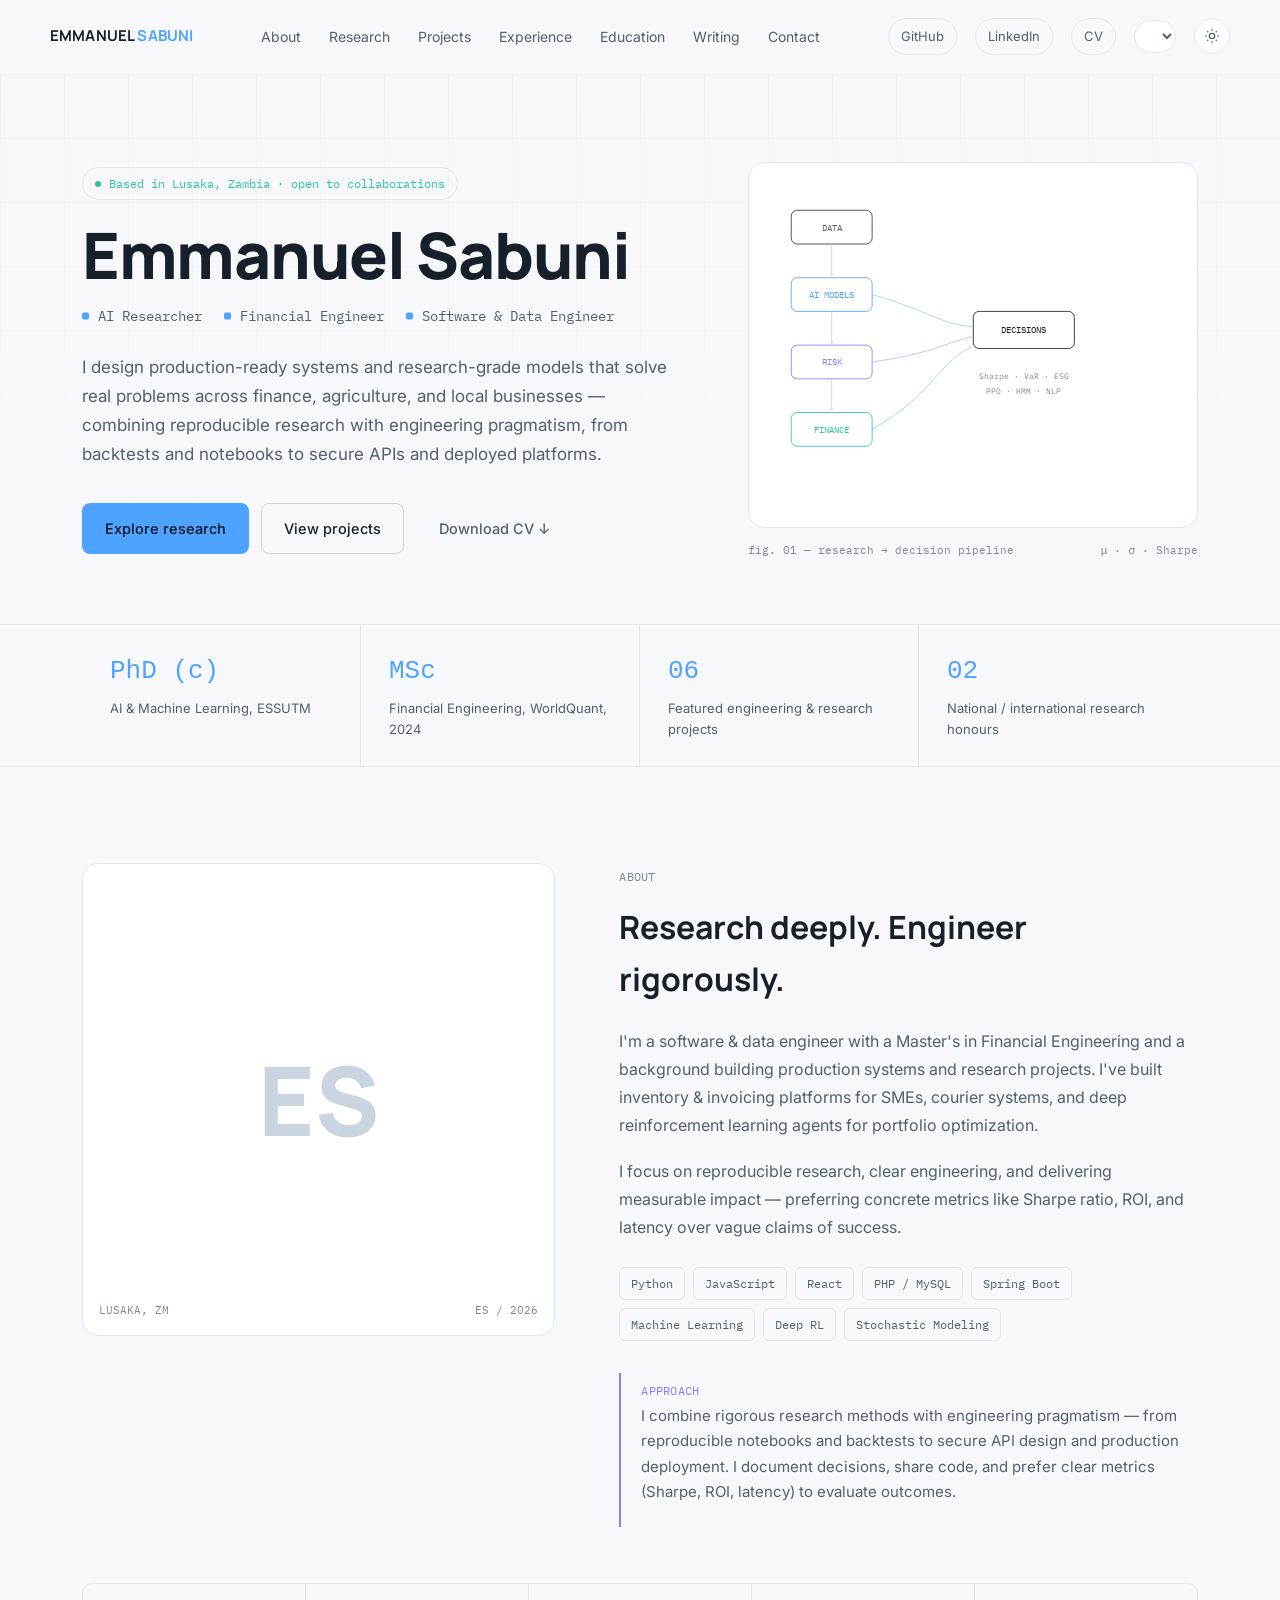
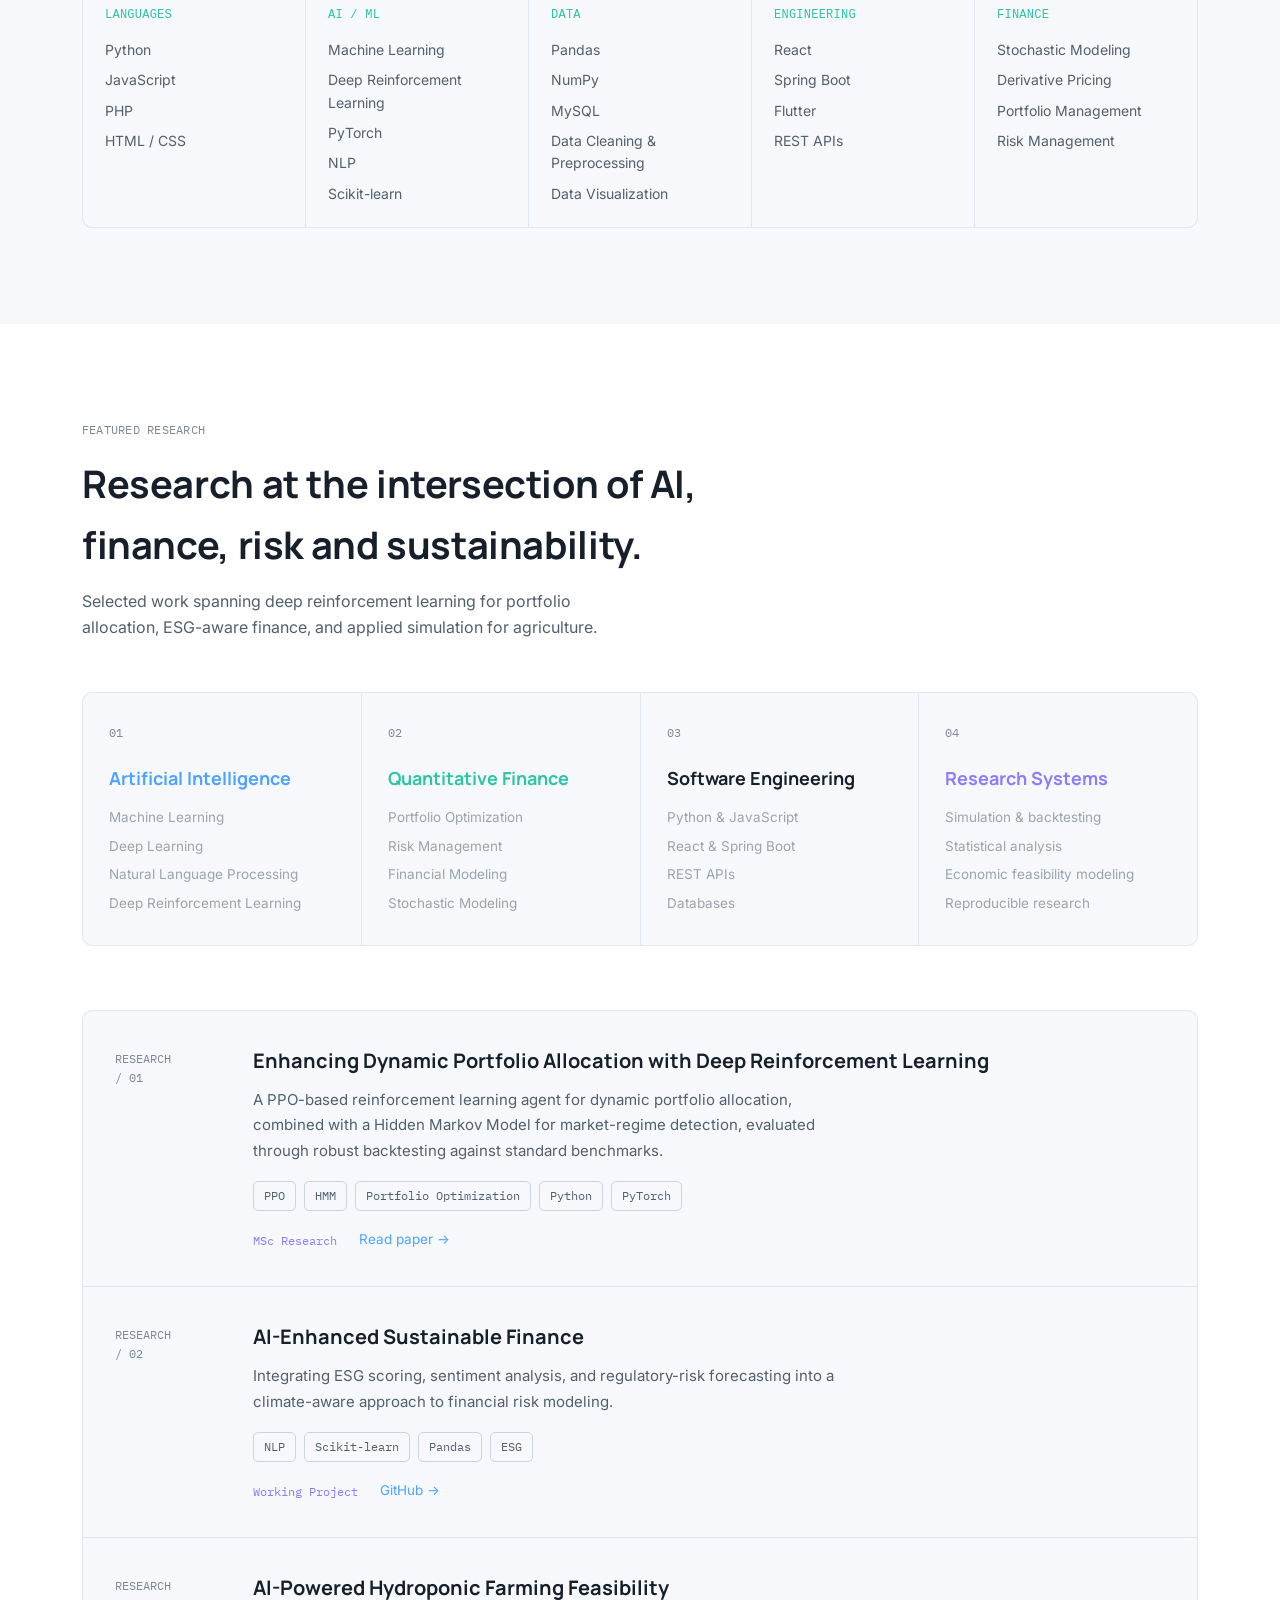
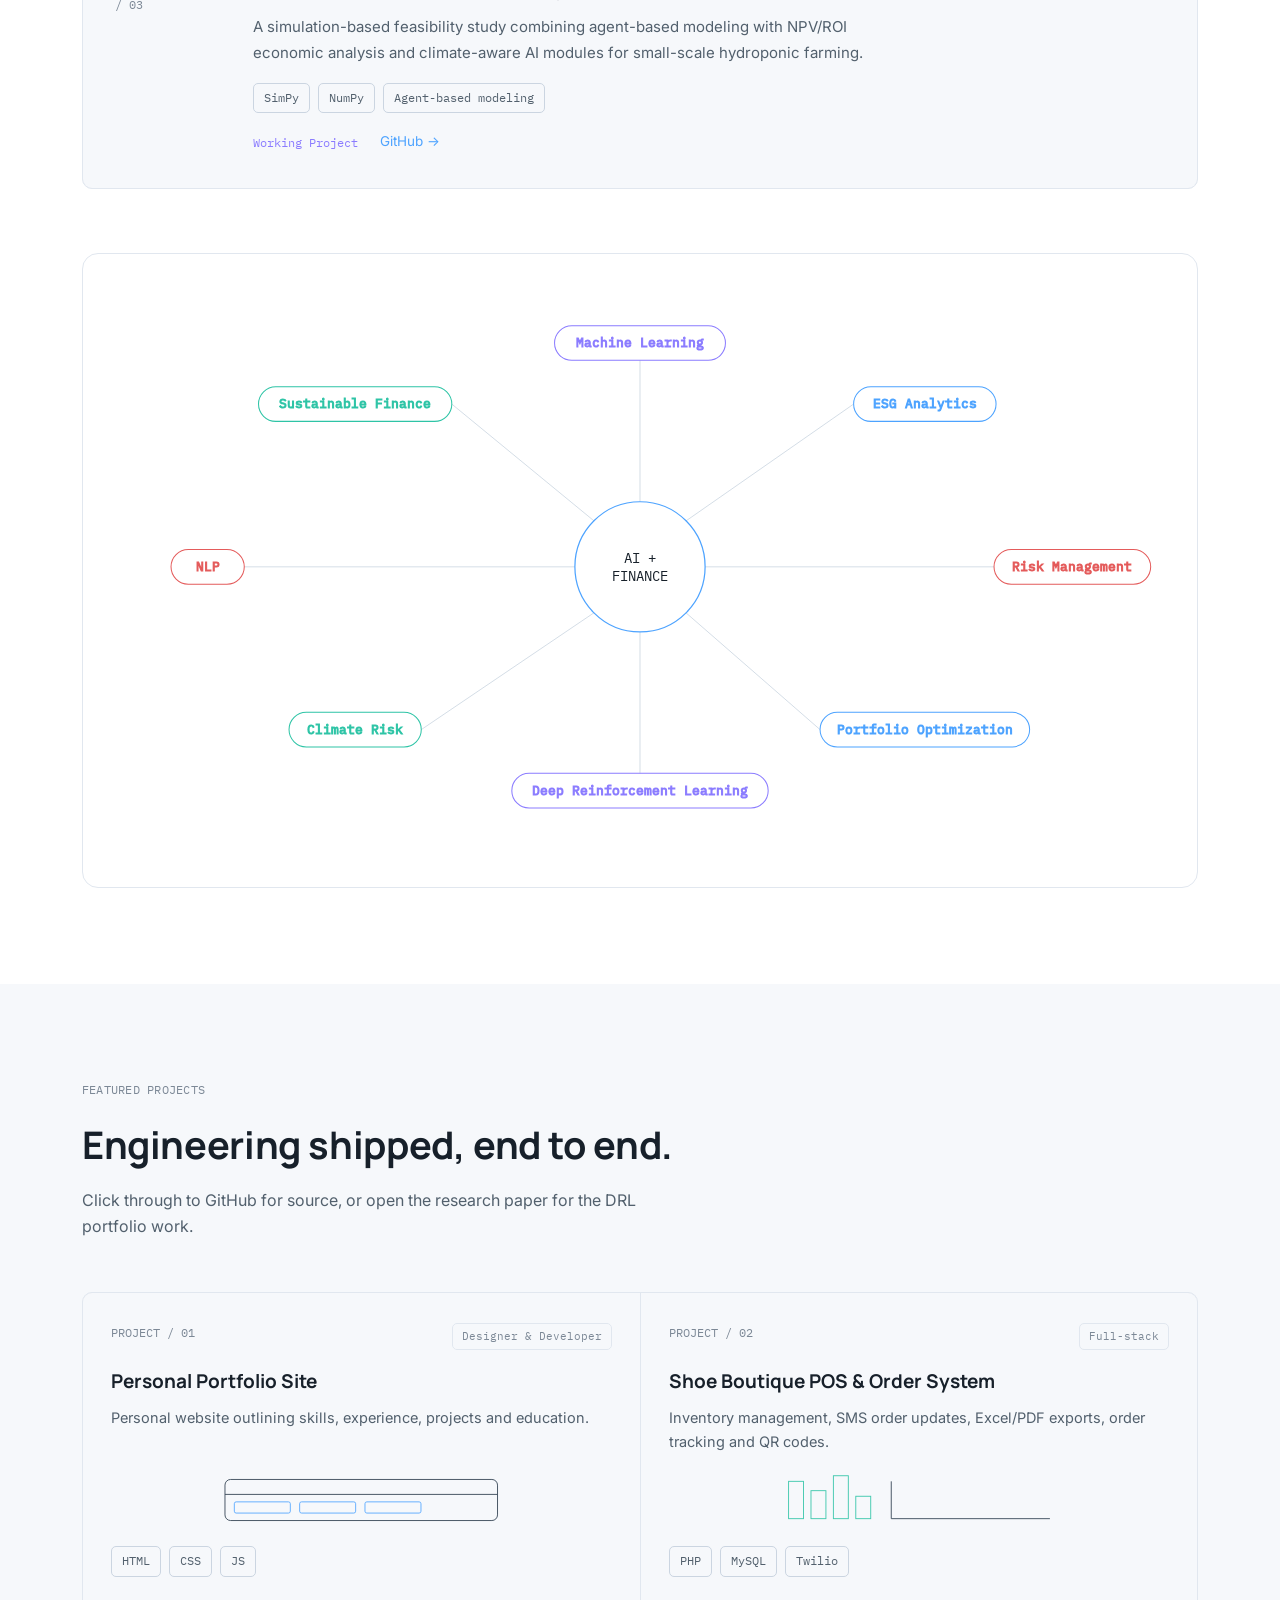
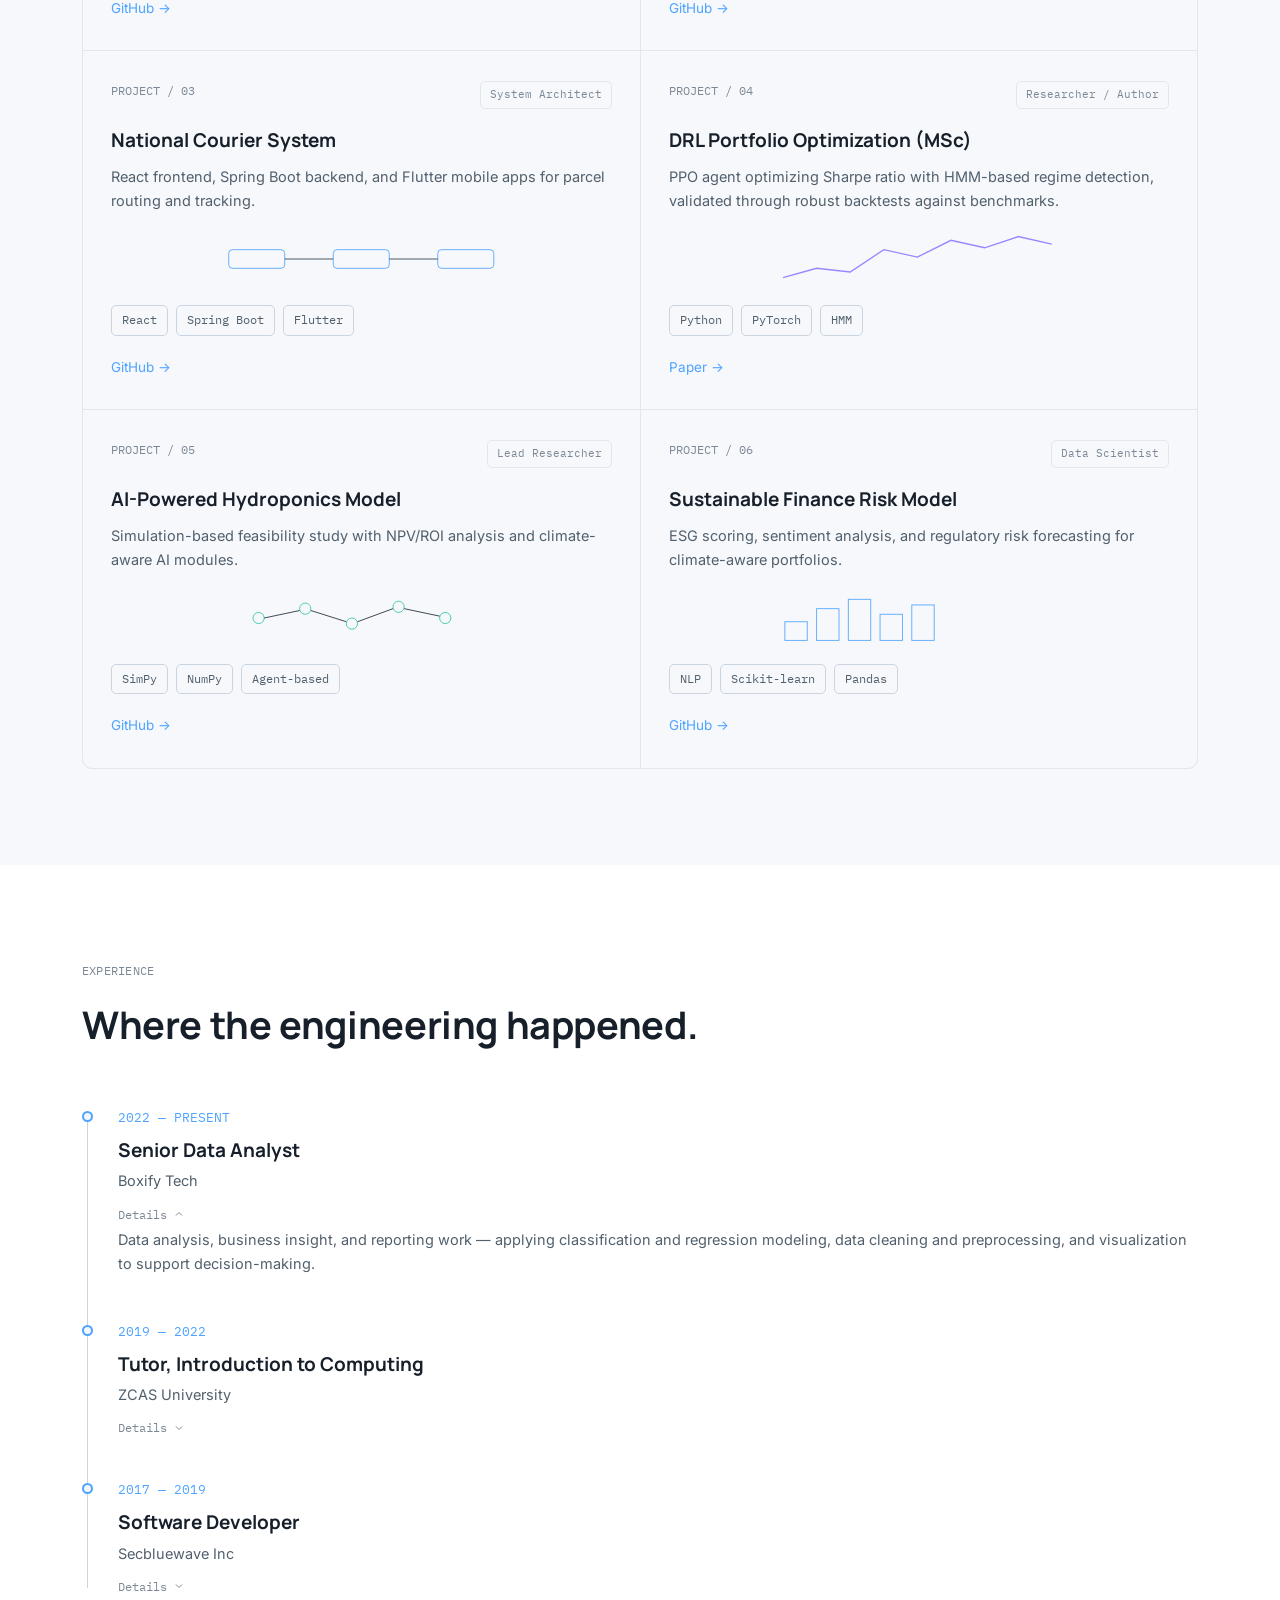
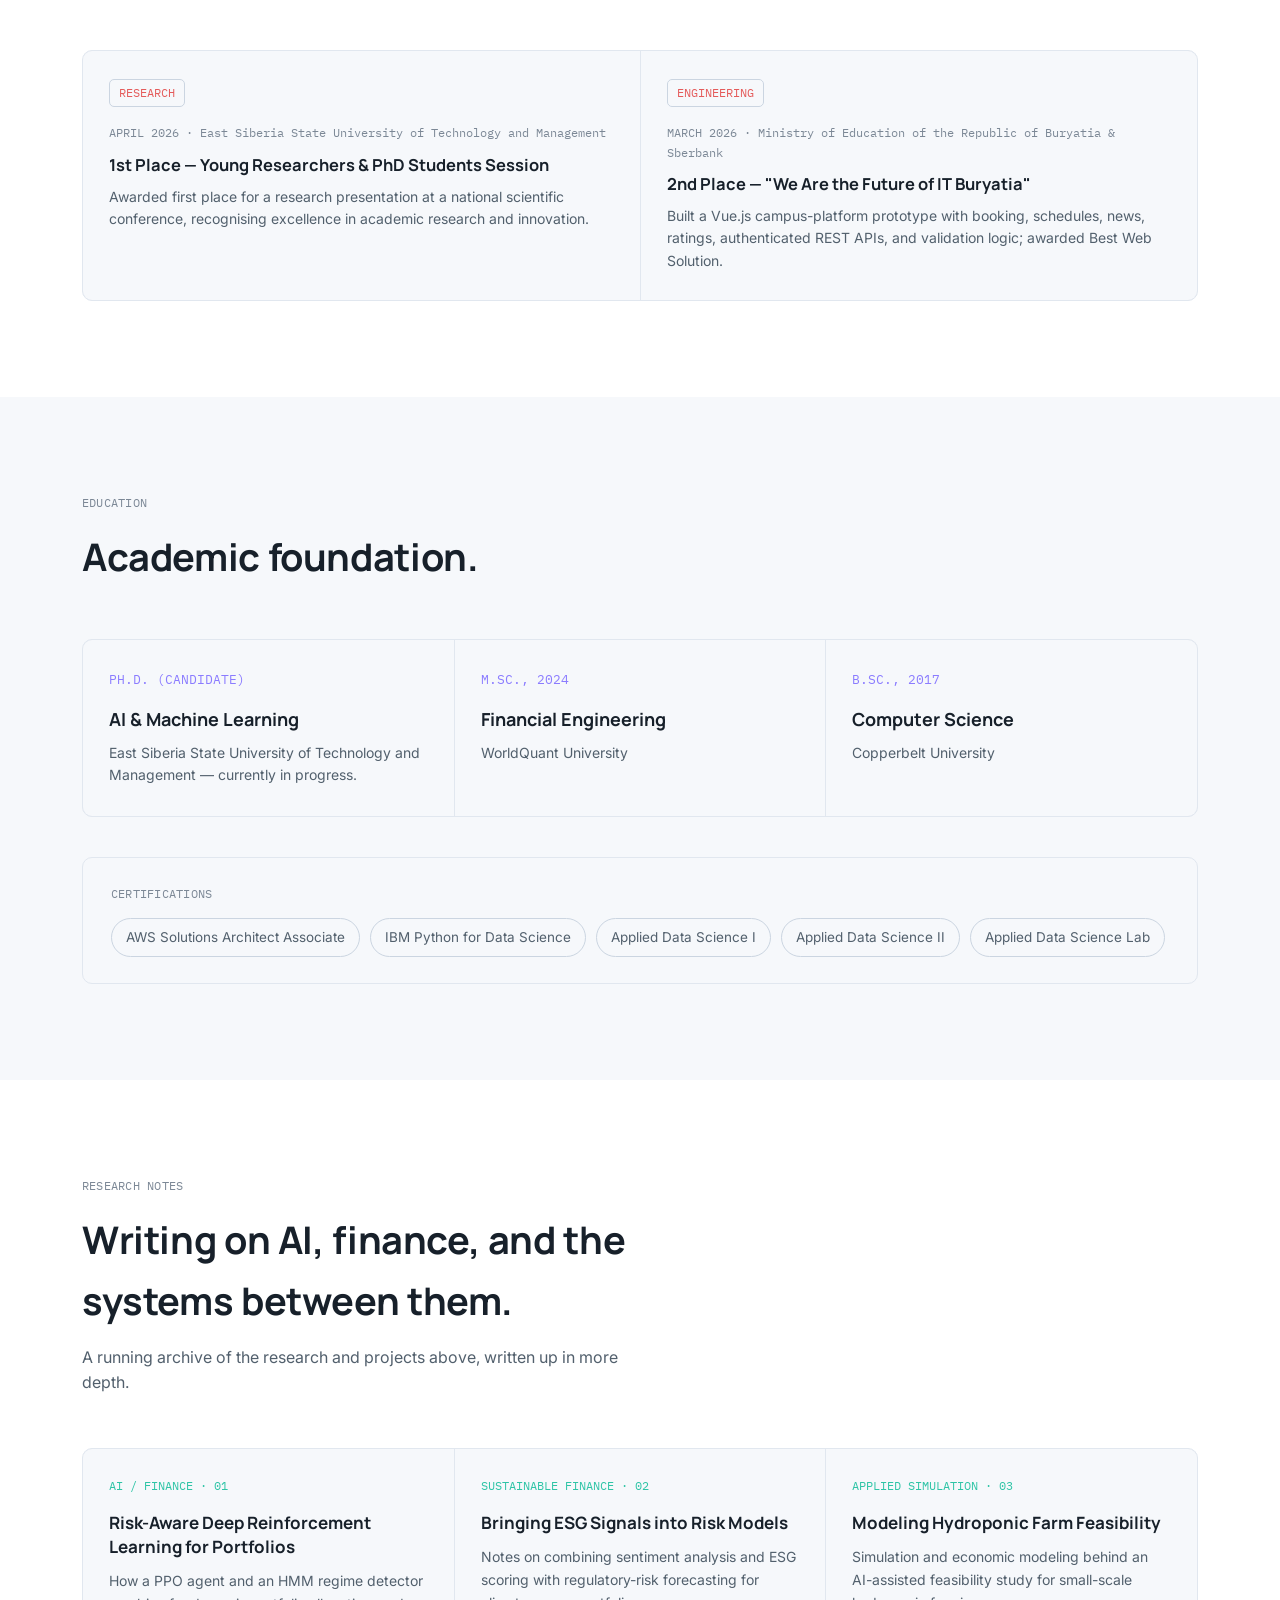
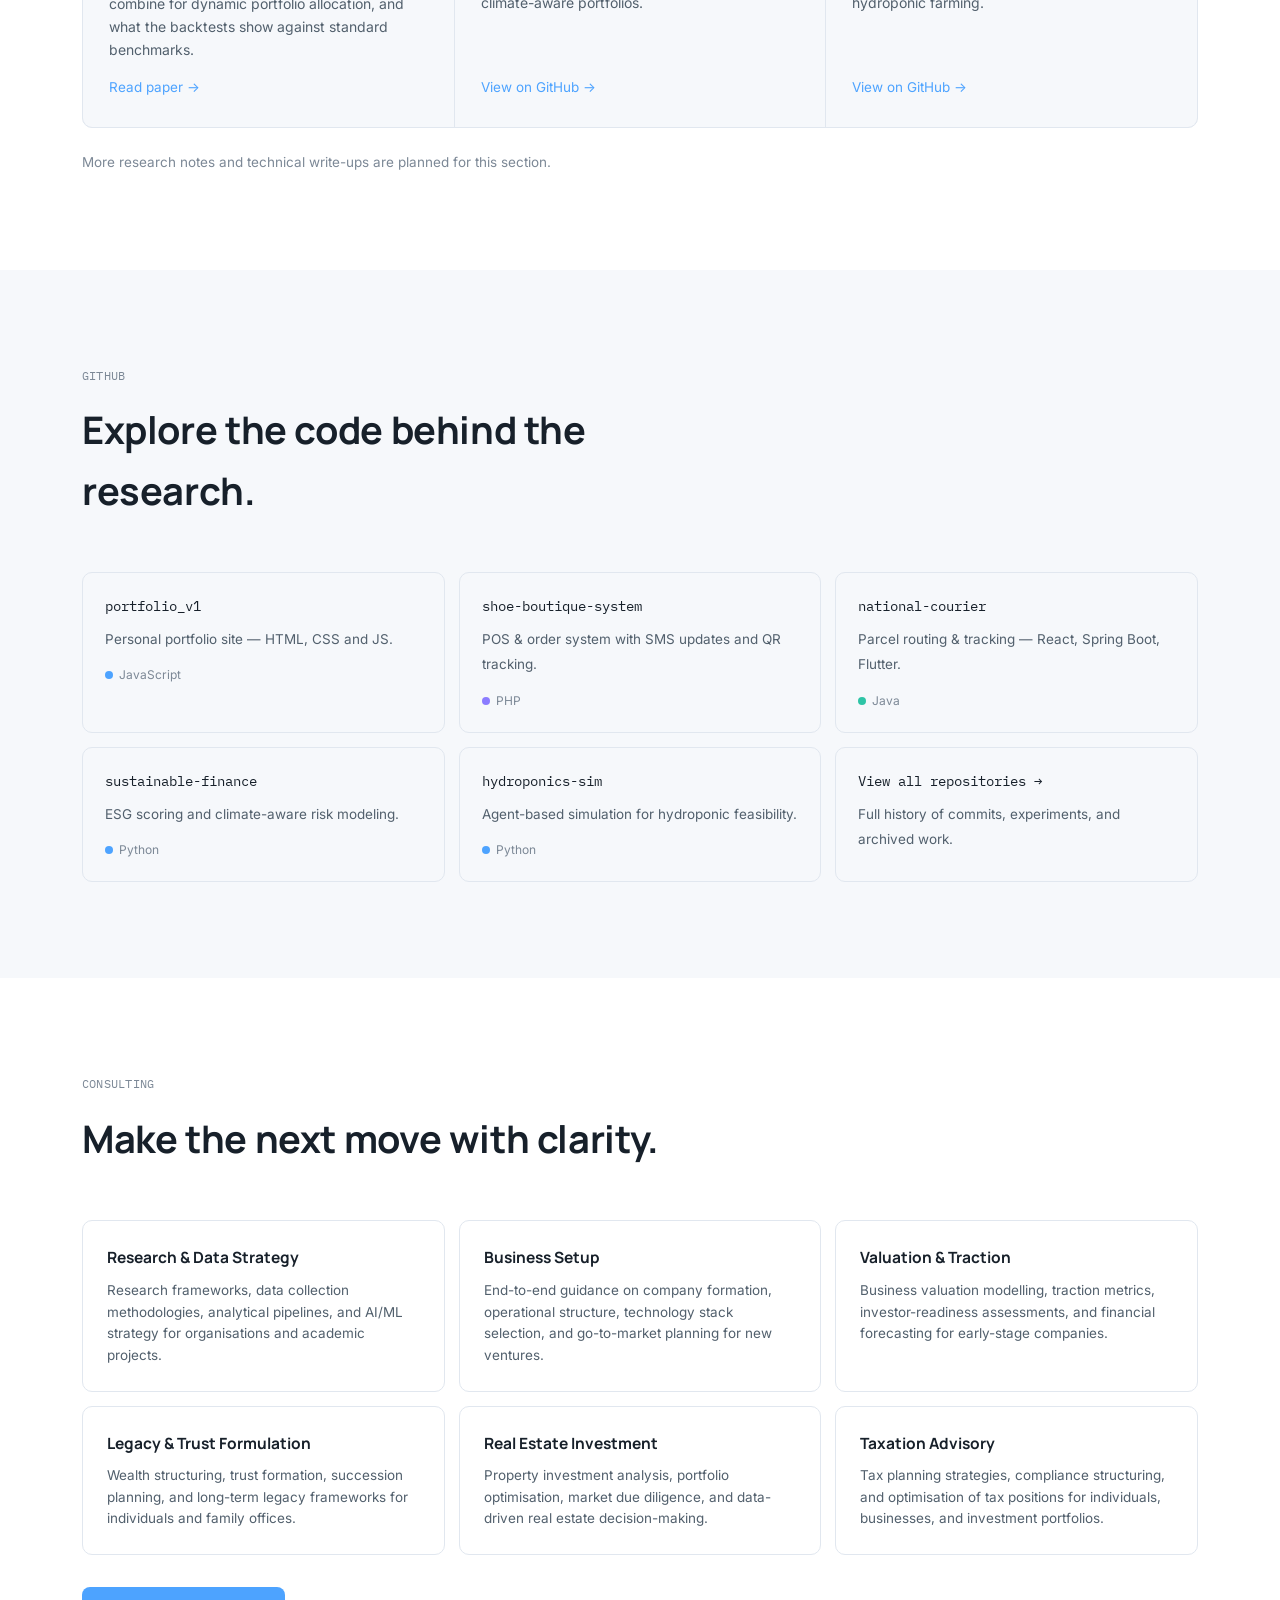
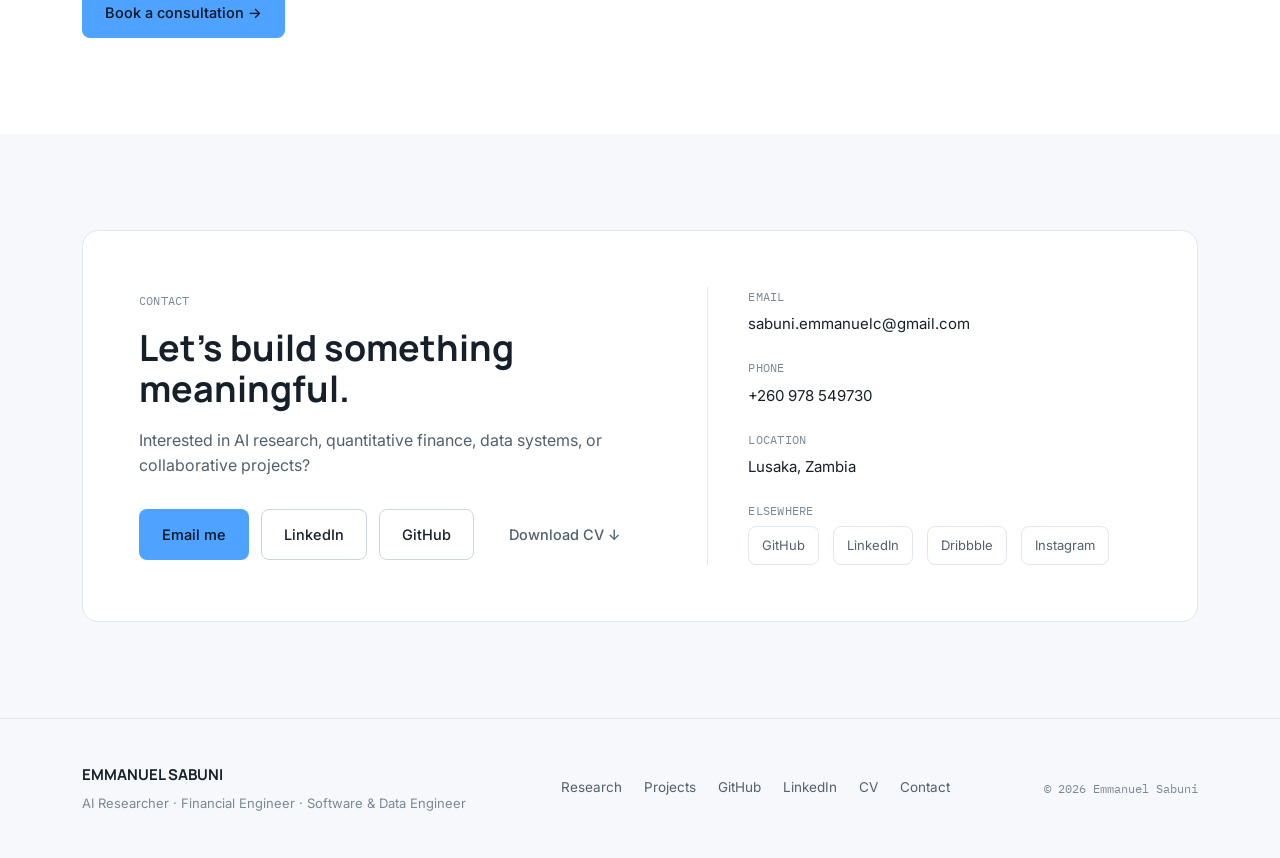
==== commit 84ebfadc: "Update stylesheet and script paths to assets" ====
--- a/index.html
+++ b/index.html
@@ -37,7 +37,7 @@
   ]
 }
 </script>
-<link rel="stylesheet" href="css/style.css">
+<link rel="stylesheet" href="assets/css/style.css">
 </head>
 <body>
 
@@ -715,8 +715,8 @@
   </div>
 </footer>
 
-<script src="js/translations.js" defer></script>
-<script src="js/i18n.js" defer></script>
-<script src="js/main.js" defer></script>
+<script src="assets/js/translations.js" defer></script>
+<script src="assets/js/i18n.js" defer></script>
+<script src="assets/js/main.js" defer></script>
 </body>
 </html>
--- a/assets/css/style.css
+++ b/assets/css/style.css
@@ -0,0 +1,561 @@
+:root{
+  --bg:#080D14;
+  --bg-2:#0D141D;
+  --card:#111B26;
+  --card-hover:#152230;
+  --text:#F4F7FA;
+  --text-2:#9AA8B7;
+  --text-3:#5E6C7A;
+  --accent:#4DA3FF;
+  --accent-dark:#0C447C;
+  --research:#8B7CFF;
+  --research-dark:#3C3489;
+  --finance:#2EC4A6;
+  --finance-dark:#085041;
+  --warn:#E45B5B;
+  --warn-dark:#791F1F;
+  --border:#1E2A38;
+  --border-strong:#2B3B4C;
+  --radius-s:6px;
+  --radius-m:10px;
+  --radius-l:16px;
+  --maxw:1180px;
+  --font-display:'Manrope',system-ui,sans-serif;
+  --font-body:'Inter',system-ui,sans-serif;
+  --font-mono:'IBM Plex Mono',monospace;
+  color-scheme: dark;
+}
+
+:root[data-theme="light"]{
+  --bg:#F6F8FB;
+  --bg-2:#FFFFFF;
+  --card:#FFFFFF;
+  --card-hover:#EEF2F7;
+  --text:#17202A;
+  --text-2:#52606D;
+  --text-3:#7C8896;
+  --border:#E1E7EF;
+  --border-strong:#CBD5E1;
+  --accent-dark:#0C447C;
+  color-scheme: light;
+}
+@media (prefers-color-scheme: light){
+  :root:not([data-theme="dark"]){
+    --bg:#F6F8FB;
+    --bg-2:#FFFFFF;
+    --card:#FFFFFF;
+    --card-hover:#EEF2F7;
+    --text:#17202A;
+    --text-2:#52606D;
+    --text-3:#7C8896;
+    --border:#E1E7EF;
+    --border-strong:#CBD5E1;
+    color-scheme: light;
+  }
+}
+*{box-sizing:border-box;}
+html{scroll-behavior:smooth;}
+@media (prefers-reduced-motion: reduce){
+  html{scroll-behavior:auto;}
+  *{animation-duration:0.001ms !important; animation-iteration-count:1 !important; transition-duration:0.001ms !important;}
+}
+body{
+  margin:0;
+  background:var(--bg);
+  color:var(--text);
+  font-family:var(--font-body);
+  font-size:16px;
+  line-height:1.6;
+  -webkit-font-smoothing:antialiased;
+  transition:background .3s ease, color .3s ease;
+}
+a{color:inherit;text-decoration:none;}
+img{max-width:100%;display:block;}
+.wrap{max-width:var(--maxw);margin:0 auto;padding:0 32px;}
+@media (max-width:640px){.wrap{padding:0 20px;}}
+
+.mono{font-family:var(--font-mono);}
+.label{
+  font-family:var(--font-mono);
+  font-size:12px;
+  letter-spacing:0.02em;
+  color:var(--text-3);
+}
+h1,h2,h3,h4{font-family:var(--font-display);margin:0;color:var(--text);}
+p{margin:0;}
+
+::selection{background:var(--accent);color:#04141F;}
+
+a:focus-visible, button:focus-visible, [tabindex]:focus-visible{
+  outline:2px solid var(--accent);
+  outline-offset:3px;
+  border-radius:4px;
+}
+
+/* ---------- NAV ---------- */
+.nav{
+  position:sticky;top:0;z-index:100;
+  border-bottom:1px solid transparent;
+  background:transparent;
+  transition:background .25s ease, border-color .25s ease, backdrop-filter .25s ease;
+}
+.nav.scrolled{
+  background:color-mix(in srgb, var(--bg) 78%, transparent);
+  backdrop-filter:blur(14px) saturate(140%);
+  -webkit-backdrop-filter:blur(14px) saturate(140%);
+  border-bottom:1px solid var(--border);
+}
+.nav-inner{
+  display:flex;align-items:center;justify-content:space-between;
+  padding:18px 0;
+}
+.nav-brand{
+  font-family:var(--font-display);
+  font-weight:700;
+  font-size:15px;
+  letter-spacing:0.01em;
+}
+.nav-brand span{color:var(--accent);}
+.nav-links{
+  display:flex;gap:28px;list-style:none;margin:0;padding:0;
+}
+.nav-links a{
+  font-size:14px;color:var(--text-2);
+  padding:6px 0;position:relative;
+  transition:color .2s ease;
+}
+.nav-links a:hover{color:var(--text);}
+.nav-links a::after{
+  content:"";position:absolute;left:0;bottom:0;width:0;height:1px;
+  background:var(--accent);transition:width .25s ease;
+}
+.nav-links a:hover::after{width:100%;}
+.nav-right{display:flex;align-items:center;gap:18px;}
+.nav-icon-link{
+  color:var(--text-2);font-size:13px;
+  border:1px solid var(--border);
+  padding:7px 12px;border-radius:999px;
+  transition:border-color .2s ease, color .2s ease;
+}
+.nav-icon-link:hover{border-color:var(--accent);color:var(--text);}
+.theme-toggle{
+  width:36px;height:36px;border-radius:50%;
+  border:1px solid var(--border);
+  background:var(--card);
+  color:var(--text-2);
+  display:flex;align-items:center;justify-content:center;
+  cursor:pointer;
+  transition:border-color .2s ease, color .2s ease;
+}
+.theme-toggle:hover{border-color:var(--accent);color:var(--accent);}
+.nav-menu-btn{display:none;background:none;border:1px solid var(--border);border-radius:8px;color:var(--text);width:38px;height:38px;cursor:pointer;}
+@media (max-width:900px){
+  .nav-links{display:none;}
+  .nav-menu-btn{display:block;}
+}
+.mobile-panel{
+  display:none;
+  flex-direction:column;
+  gap:2px;
+  padding:8px 0 20px;
+  border-top:1px solid var(--border);
+}
+.mobile-panel.open{display:flex;}
+.mobile-panel a{
+  padding:12px 4px;font-size:15px;color:var(--text-2);border-bottom:1px solid var(--border);
+}
+.mobile-panel a:last-child{border-bottom:none;}
+
+/* ---------- HERO ---------- */
+.hero{
+  padding:88px 0 64px;
+  position:relative;
+  overflow:hidden;
+}
+.hero-bg-grid{
+  position:absolute;inset:0;
+  background-image:
+    linear-gradient(var(--border) 1px, transparent 1px),
+    linear-gradient(90deg, var(--border) 1px, transparent 1px);
+  background-size:64px 64px;
+  opacity:0.35;
+  mask-image:linear-gradient(to bottom, black, transparent 85%);
+  -webkit-mask-image:linear-gradient(to bottom, black, transparent 85%);
+  pointer-events:none;
+}
+.hero-inner{
+  position:relative;z-index:1;
+  display:grid;grid-template-columns:1.15fr 0.85fr;gap:56px;align-items:center;
+}
+@media (max-width:980px){
+  .hero-inner{grid-template-columns:1fr;gap:40px;}
+}
+.eyebrow{
+  display:inline-flex;align-items:center;gap:8px;
+  font-family:var(--font-mono);
+  font-size:12px;color:var(--finance);
+  border:1px solid var(--border);
+  padding:6px 12px;border-radius:999px;
+  margin-bottom:22px;
+}
+.eyebrow .dot{width:6px;height:6px;border-radius:50%;background:var(--finance);flex:none;}
+.hero h1{
+  font-size:clamp(38px, 5.4vw, 64px);
+  line-height:1.04;
+  font-weight:800;
+  letter-spacing:-0.02em;
+}
+.hero-roles{
+  margin-top:16px;
+  display:flex;flex-wrap:wrap;gap:10px 22px;
+  font-family:var(--font-mono);
+  font-size:14px;color:var(--text-2);
+}
+.hero-roles span{position:relative;padding-left:16px;}
+.hero-roles span::before{
+  content:"";position:absolute;left:0;top:50%;transform:translateY(-50%);
+  width:7px;height:7px;border-radius:2px;background:var(--accent);
+}
+.hero p.lede{
+  margin-top:26px;
+  max-width:56ch;
+  font-size:17px;
+  color:var(--text-2);
+  line-height:1.7;
+}
+.hero-actions{
+  margin-top:34px;
+  display:flex;flex-wrap:wrap;gap:12px;
+}
+.btn{
+  font-family:var(--font-body);
+  font-weight:500;
+  font-size:14.5px;
+  padding:13px 22px;
+  border-radius:8px;
+  border:1px solid transparent;
+  cursor:pointer;
+  display:inline-flex;align-items:center;gap:8px;
+  transition:transform .18s ease, background .2s ease, border-color .2s ease, color .2s ease;
+}
+.btn:active{transform:scale(0.98);}
+.btn-primary{background:var(--accent);color:#04141F;}
+.btn-primary:hover{background:#6BB3FF;}
+.btn-outline{border-color:var(--border-strong);color:var(--text);}
+.btn-outline:hover{border-color:var(--accent);color:var(--accent);}
+.btn-ghost{color:var(--text-2);}
+.btn-ghost:hover{color:var(--text);}
+
+.hero-visual{position:relative;}
+.hero-visual svg{width:100%;height:auto;display:block;}
+.hero-visual-frame{
+  border:1px solid var(--border);
+  border-radius:var(--radius-l);
+  background:linear-gradient(180deg, var(--card), var(--bg-2));
+  padding:22px;
+}
+.hero-visual-caption{
+  margin-top:14px;display:flex;justify-content:space-between;
+  font-family:var(--font-mono);font-size:11px;color:var(--text-3);
+}
+
+/* ---------- STATS ---------- */
+.stats{
+  border-top:1px solid var(--border);
+  border-bottom:1px solid var(--border);
+}
+.stats-grid{
+  display:grid;grid-template-columns:repeat(4,1fr);
+}
+@media (max-width:760px){.stats-grid{grid-template-columns:repeat(2,1fr);}}
+.stat{
+  padding:26px 28px;
+  border-right:1px solid var(--border);
+}
+.stat:last-child{border-right:none;}
+@media (max-width:760px){
+  .stat:nth-child(2n){border-right:none;}
+  .stat{border-bottom:1px solid var(--border);}
+}
+.stat-value{
+  font-family:var(--font-mono);
+  font-size:26px;font-weight:500;color:var(--accent);
+}
+.stat-label{margin-top:6px;font-size:13px;color:var(--text-2);}
+
+/* ---------- SECTION SCAFFOLDING ---------- */
+section{padding:96px 0;}
+@media (max-width:640px){section{padding:64px 0;}}
+.section-head{
+  max-width:640px;
+  margin-bottom:52px;
+}
+.section-head .label{margin-bottom:14px;display:block;}
+.section-head h2{
+  font-size:clamp(28px,3.6vw,38px);
+  font-weight:700;
+  letter-spacing:-0.01em;
+}
+.section-head p{
+  margin-top:14px;color:var(--text-2);font-size:16px;max-width:56ch;
+}
+.section-alt{background:var(--bg-2);}
+
+/* ---------- ABOUT ---------- */
+.about-grid{display:grid;grid-template-columns:0.9fr 1.1fr;gap:64px;}
+@media (max-width:900px){.about-grid{grid-template-columns:1fr;gap:40px;}}
+.about-photo{
+  aspect-ratio:1;
+  border-radius:var(--radius-l);
+  border:1px solid var(--border);
+  background:linear-gradient(155deg, var(--card), var(--bg-2));
+  display:flex;align-items:center;justify-content:center;
+  position:relative;overflow:hidden;
+}
+.about-photo .monogram{
+  font-family:var(--font-display);font-weight:800;
+  font-size:96px;color:var(--border-strong);
+}
+.about-photo .corner-tag{
+  position:absolute;bottom:16px;left:16px;right:16px;
+  font-family:var(--font-mono);font-size:11px;color:var(--text-3);
+  display:flex;justify-content:space-between;
+}
+.about-text p{color:var(--text-2);font-size:16px;line-height:1.75;margin-bottom:18px;max-width:62ch;}
+.pill-group{display:flex;flex-wrap:wrap;gap:8px;margin-top:26px;}
+.pill{
+  font-family:var(--font-mono);font-size:12px;
+  border:1px solid var(--border);
+  padding:6px 11px;border-radius:6px;
+  color:var(--text-2);
+}
+.approach-box{
+  margin-top:32px;
+  border-left:2px solid var(--research);
+  padding:4px 0 4px 20px;
+}
+.approach-box .label{color:var(--research);margin-bottom:8px;}
+.approach-box p{color:var(--text-2);font-size:15px;line-height:1.7;}
+
+/* Tech stack */
+.tech-grid{
+  margin-top:56px;
+  display:grid;grid-template-columns:repeat(5,1fr);gap:1px;
+  background:var(--border);
+  border:1px solid var(--border);
+  border-radius:var(--radius-m);
+  overflow:hidden;
+}
+@media (max-width:900px){.tech-grid{grid-template-columns:repeat(2,1fr);}}
+.tech-col{background:var(--bg);padding:22px;}
+.tech-col h4{font-family:var(--font-mono);font-size:12px;color:var(--finance);margin-bottom:14px;font-weight:500;letter-spacing:0.02em;}
+.tech-col ul{list-style:none;margin:0;padding:0;display:flex;flex-direction:column;gap:8px;}
+.tech-col li{font-size:14px;color:var(--text-2);}
+
+/* ---------- CAPABILITY CARDS ---------- */
+.cap-grid{
+  display:grid;grid-template-columns:repeat(4,1fr);gap:1px;
+  background:var(--border);border:1px solid var(--border);border-radius:var(--radius-m);overflow:hidden;
+}
+@media (max-width:980px){.cap-grid{grid-template-columns:repeat(2,1fr);}}
+@media (max-width:560px){.cap-grid{grid-template-columns:1fr;}}
+.cap-card{
+  background:var(--bg);
+  padding:30px 26px;
+  cursor:default;
+  transition:background .25s ease;
+  min-height:230px;
+  display:flex;flex-direction:column;
+}
+.cap-card:hover{background:var(--card);}
+.cap-num{font-family:var(--font-mono);font-size:12px;color:var(--text-3);margin-bottom:22px;}
+.cap-card h3{font-size:18px;margin-bottom:14px;}
+.cap-card ul{list-style:none;margin:0;padding:0;display:flex;flex-direction:column;gap:7px;flex:1;}
+.cap-card li{font-size:13.5px;color:var(--text-2);opacity:0.55;transition:opacity .25s ease;}
+.cap-card:hover li{opacity:1;}
+.cap-card.c-ai h3{color:var(--accent);}
+.cap-card.c-fin h3{color:var(--finance);}
+.cap-card.c-eng h3{color:var(--text);}
+.cap-card.c-res h3{color:var(--research);}
+
+/* ---------- RESEARCH CARDS ---------- */
+.research-list{display:flex;flex-direction:column;gap:1px;background:var(--border);border:1px solid var(--border);border-radius:var(--radius-m);overflow:hidden;}
+.research-card{
+  background:var(--bg);
+  padding:34px 32px;
+  display:grid;grid-template-columns:110px 1fr;gap:28px;
+}
+@media (max-width:760px){.research-card{grid-template-columns:1fr;gap:14px;}}
+.research-idx{font-family:var(--font-mono);font-size:12px;color:var(--text-3);padding-top:4px;}
+.research-body h3{font-size:20px;margin-bottom:10px;}
+.research-body p.abstract{color:var(--text-2);font-size:15px;line-height:1.7;max-width:68ch;margin-bottom:18px;}
+.tag-row{display:flex;flex-wrap:wrap;gap:8px;margin-bottom:18px;}
+.tag{font-family:var(--font-mono);font-size:11.5px;padding:5px 10px;border-radius:5px;border:1px solid var(--border-strong);color:var(--text-2);}
+.research-meta{display:flex;flex-wrap:wrap;gap:22px;align-items:center;}
+.research-status{font-family:var(--font-mono);font-size:12px;color:var(--research);}
+.research-links{display:flex;gap:16px;}
+.research-links a{font-size:13.5px;color:var(--accent);border-bottom:1px solid transparent;transition:border-color .2s ease;}
+.research-links a:hover{border-color:var(--accent);}
+
+/* Research interest map */
+.map-wrap{margin-top:64px;border:1px solid var(--border);border-radius:var(--radius-l);padding:28px;background:var(--bg-2);}
+.map-wrap svg{width:100%;height:auto;}
+
+/* ---------- PROJECTS ---------- */
+.projects-grid{display:grid;grid-template-columns:repeat(2,1fr);gap:1px;background:var(--border);border:1px solid var(--border);border-radius:var(--radius-m);overflow:hidden;}
+@media (max-width:860px){.projects-grid{grid-template-columns:1fr;}}
+.project-card{background:var(--bg);padding:30px 28px;display:flex;flex-direction:column;transition:background .2s ease;}
+.project-card:hover{background:var(--card);}
+.project-top{display:flex;justify-content:space-between;align-items:flex-start;margin-bottom:16px;}
+.project-idx{font-family:var(--font-mono);font-size:12px;color:var(--text-3);}
+.project-role{font-family:var(--font-mono);font-size:11px;color:var(--text-3);border:1px solid var(--border);padding:4px 9px;border-radius:5px;}
+.project-card h3{font-size:19px;margin-bottom:10px;}
+.project-card p.desc{color:var(--text-2);font-size:14.5px;line-height:1.65;margin-bottom:18px;flex:1;}
+.project-viz{height:56px;margin-bottom:18px;opacity:0.9;}
+.project-viz svg{width:100%;height:100%;display:block;}
+.project-foot{display:flex;justify-content:space-between;align-items:center;gap:12px;flex-wrap:wrap;}
+.project-links a{font-size:13.5px;color:var(--accent);margin-right:16px;}
+.project-links a:hover{text-decoration:underline;}
+
+/* ---------- EXPERIENCE TIMELINE ---------- */
+.timeline{position:relative;padding-left:36px;}
+.timeline::before{
+  content:"";position:absolute;left:5px;top:6px;bottom:6px;width:1px;background:var(--border-strong);
+}
+.tl-item{position:relative;padding-bottom:44px;}
+.tl-item:last-child{padding-bottom:0;}
+.tl-dot{position:absolute;left:-36px;top:4px;width:11px;height:11px;border-radius:50%;background:var(--bg);border:2px solid var(--accent);}
+.tl-date{font-family:var(--font-mono);font-size:12.5px;color:var(--accent);margin-bottom:8px;}
+.tl-item h3{font-size:19px;margin-bottom:4px;}
+.tl-item .org{color:var(--text-2);font-size:14.5px;margin-bottom:14px;}
+.tl-details{max-height:0;overflow:hidden;transition:max-height .35s ease;}
+.tl-item.open .tl-details{max-height:400px;}
+.tl-details-inner{padding-top:6px;color:var(--text-2);font-size:14.5px;line-height:1.7;}
+.tl-toggle{
+  font-family:var(--font-mono);font-size:12px;color:var(--text-3);
+  background:none;border:none;cursor:pointer;padding:0;display:flex;align-items:center;gap:6px;
+}
+.tl-toggle:hover{color:var(--text);}
+.tl-toggle svg{transition:transform .25s ease;}
+.tl-item.open .tl-toggle svg{transform:rotate(180deg);}
+
+/* ---------- EDUCATION ---------- */
+.edu-grid{display:grid;grid-template-columns:repeat(3,1fr);gap:1px;background:var(--border);border:1px solid var(--border);border-radius:var(--radius-m);overflow:hidden;margin-bottom:40px;}
+@media (max-width:860px){.edu-grid{grid-template-columns:1fr;}}
+.edu-card{background:var(--bg);padding:30px 26px;}
+.edu-degree{font-family:var(--font-mono);font-size:13px;color:var(--research);margin-bottom:14px;}
+.edu-card h3{font-size:18px;margin-bottom:8px;}
+.edu-card p{color:var(--text-2);font-size:14px;}
+.certs{border:1px solid var(--border);border-radius:var(--radius-m);padding:26px 28px;}
+.certs .label{margin-bottom:14px;display:block;}
+.cert-row{display:flex;flex-wrap:wrap;gap:10px;}
+.cert-chip{font-size:13.5px;padding:8px 14px;border:1px solid var(--border-strong);border-radius:999px;color:var(--text-2);}
+
+/* Honours */
+.honours{margin-top:56px;display:grid;grid-template-columns:1fr 1fr;gap:1px;background:var(--border);border:1px solid var(--border);border-radius:var(--radius-m);overflow:hidden;}
+@media (max-width:760px){.honours{grid-template-columns:1fr;}}
+.honour-card{background:var(--bg);padding:28px 26px;}
+.honour-tag{font-family:var(--font-mono);font-size:11.5px;color:var(--warn);border:1px solid var(--border-strong);padding:4px 9px;border-radius:5px;display:inline-block;margin-bottom:16px;}
+.honour-date{font-family:var(--font-mono);font-size:12px;color:var(--text-3);margin-bottom:10px;}
+.honour-card h3{font-size:16.5px;margin-bottom:10px;line-height:1.4;}
+.honour-card p{color:var(--text-2);font-size:14px;line-height:1.6;}
+
+/* ---------- WRITING / NOTES ---------- */
+.notes-grid{display:grid;grid-template-columns:repeat(3,1fr);gap:1px;background:var(--border);border:1px solid var(--border);border-radius:var(--radius-m);overflow:hidden;}
+@media (max-width:860px){.notes-grid{grid-template-columns:1fr;}}
+.note-card{background:var(--bg);padding:28px 26px;display:flex;flex-direction:column;min-height:220px;}
+.note-tag{font-family:var(--font-mono);font-size:11.5px;color:var(--finance);margin-bottom:16px;}
+.note-card h3{font-size:17px;margin-bottom:10px;line-height:1.4;}
+.note-card p{color:var(--text-2);font-size:14px;line-height:1.65;flex:1;}
+.note-card a{margin-top:16px;font-size:13.5px;color:var(--accent);}
+.notes-note{margin-top:24px;font-size:13.5px;color:var(--text-3);}
+
+/* ---------- GITHUB ---------- */
+.repo-grid{display:grid;grid-template-columns:repeat(3,1fr);gap:14px;}
+@media (max-width:860px){.repo-grid{grid-template-columns:1fr;}}
+.repo-card{
+  border:1px solid var(--border);border-radius:var(--radius-m);padding:22px;
+  transition:border-color .2s ease, background .2s ease;
+}
+.repo-card:hover{border-color:var(--border-strong);background:var(--card);}
+.repo-name{font-family:var(--font-mono);font-size:14px;color:var(--text);margin-bottom:8px;display:block;}
+.repo-desc{font-size:13.5px;color:var(--text-2);line-height:1.55;min-height:44px;}
+.repo-lang{margin-top:14px;font-size:12px;color:var(--text-3);display:flex;align-items:center;gap:6px;}
+.repo-lang .sw{width:8px;height:8px;border-radius:50%;}
+
+/* ---------- CONSULTING ---------- */
+.consult-grid{display:grid;grid-template-columns:repeat(3,1fr);gap:14px;}
+@media (max-width:860px){.consult-grid{grid-template-columns:1fr;}}
+.consult-card{
+  border:1px solid var(--border);border-radius:var(--radius-m);padding:24px;
+  transition:border-color .2s ease, transform .2s ease;
+}
+.consult-card:hover{border-color:var(--finance);}
+.consult-card h3{font-size:15.5px;margin-bottom:10px;}
+.consult-card p{font-size:13.5px;color:var(--text-2);line-height:1.6;}
+
+/* ---------- CONTACT ---------- */
+.contact-box{
+  border:1px solid var(--border);border-radius:var(--radius-l);
+  padding:56px;display:grid;grid-template-columns:1.2fr 1fr;gap:48px;
+  background:linear-gradient(160deg, var(--card), var(--bg-2));
+}
+@media (max-width:860px){.contact-box{grid-template-columns:1fr;padding:36px 26px;}}
+.contact-box h2{font-size:clamp(26px,4vw,36px);line-height:1.15;margin-bottom:18px;}
+.contact-box p.lede{color:var(--text-2);font-size:16px;max-width:48ch;margin-bottom:30px;}
+.contact-actions{display:flex;flex-wrap:wrap;gap:12px;}
+.contact-info{border-left:1px solid var(--border);padding-left:40px;display:flex;flex-direction:column;gap:22px;}
+@media (max-width:860px){.contact-info{border-left:none;padding-left:0;border-top:1px solid var(--border);padding-top:28px;}}
+.contact-row .label{margin-bottom:6px;display:block;}
+.contact-row div.value{font-size:15px;}
+.social-row{display:flex;gap:14px;flex-wrap:wrap;}
+.social-row a{
+  font-size:13px;color:var(--text-2);border:1px solid var(--border);padding:8px 13px;border-radius:8px;
+  transition:border-color .2s ease, color .2s ease;
+}
+.social-row a:hover{border-color:var(--accent);color:var(--accent);}
+
+/* ---------- FOOTER ---------- */
+footer{border-top:1px solid var(--border);padding:44px 0;}
+.footer-inner{display:flex;justify-content:space-between;align-items:center;flex-wrap:wrap;gap:20px;}
+.footer-brand{font-family:var(--font-display);font-weight:700;font-size:15px;}
+.footer-tag{color:var(--text-3);font-size:13px;margin-top:6px;}
+.footer-links{display:flex;gap:22px;flex-wrap:wrap;}
+.footer-links a{font-size:13.5px;color:var(--text-2);}
+.footer-links a:hover{color:var(--text);}
+.footer-copy{font-family:var(--font-mono);font-size:12px;color:var(--text-3);}
+
+/* skip link */
+.skip-link{
+  position:absolute;left:-9999px;top:0;background:var(--accent);color:#04141F;padding:10px 16px;z-index:200;border-radius:0 0 8px 0;
+}
+.skip-link:focus{left:0;}
+/* ---------- LANGUAGE SWITCHER ---------- */
+.lang-select{
+  font-family:var(--font-mono);
+  font-size:12px;
+  color:var(--text-2);
+  background:var(--card);
+  border:1px solid var(--border);
+  border-radius:999px;
+  padding:7px 10px;
+  cursor:pointer;
+  transition:border-color .2s ease, color .2s ease;
+}
+.lang-select:hover{border-color:var(--accent);color:var(--text);}
+.lang-select:focus-visible{outline:2px solid var(--accent);outline-offset:2px;}
+
+/* ---------- RTL SUPPORT (Arabic) ---------- */
+:root[lang="ar"] body, .rtl-lang body{
+  font-family:'Noto Sans Arabic', var(--font-body);
+}
+:root[lang="ar"] h1, :root[lang="ar"] h2, :root[lang="ar"] h3, :root[lang="ar"] h4,
+.rtl-lang h1, .rtl-lang h2, .rtl-lang h3, .rtl-lang h4{
+  font-family:'Noto Sans Arabic', var(--font-display);
+}
+.rtl-lang .hero-roles span{padding-left:0;padding-right:16px;}
+.rtl-lang .hero-roles span::before{left:auto;right:0;}
+.rtl-lang .approach-box{border-left:none;border-right:2px solid var(--research);padding-left:0;padding-right:20px;}
+.rtl-lang .contact-info{border-left:none;}
+.rtl-lang .nav-links a::after{left:auto;right:0;}
+.rtl-lang .research-card, .rtl-lang .project-card{direction:rtl;}
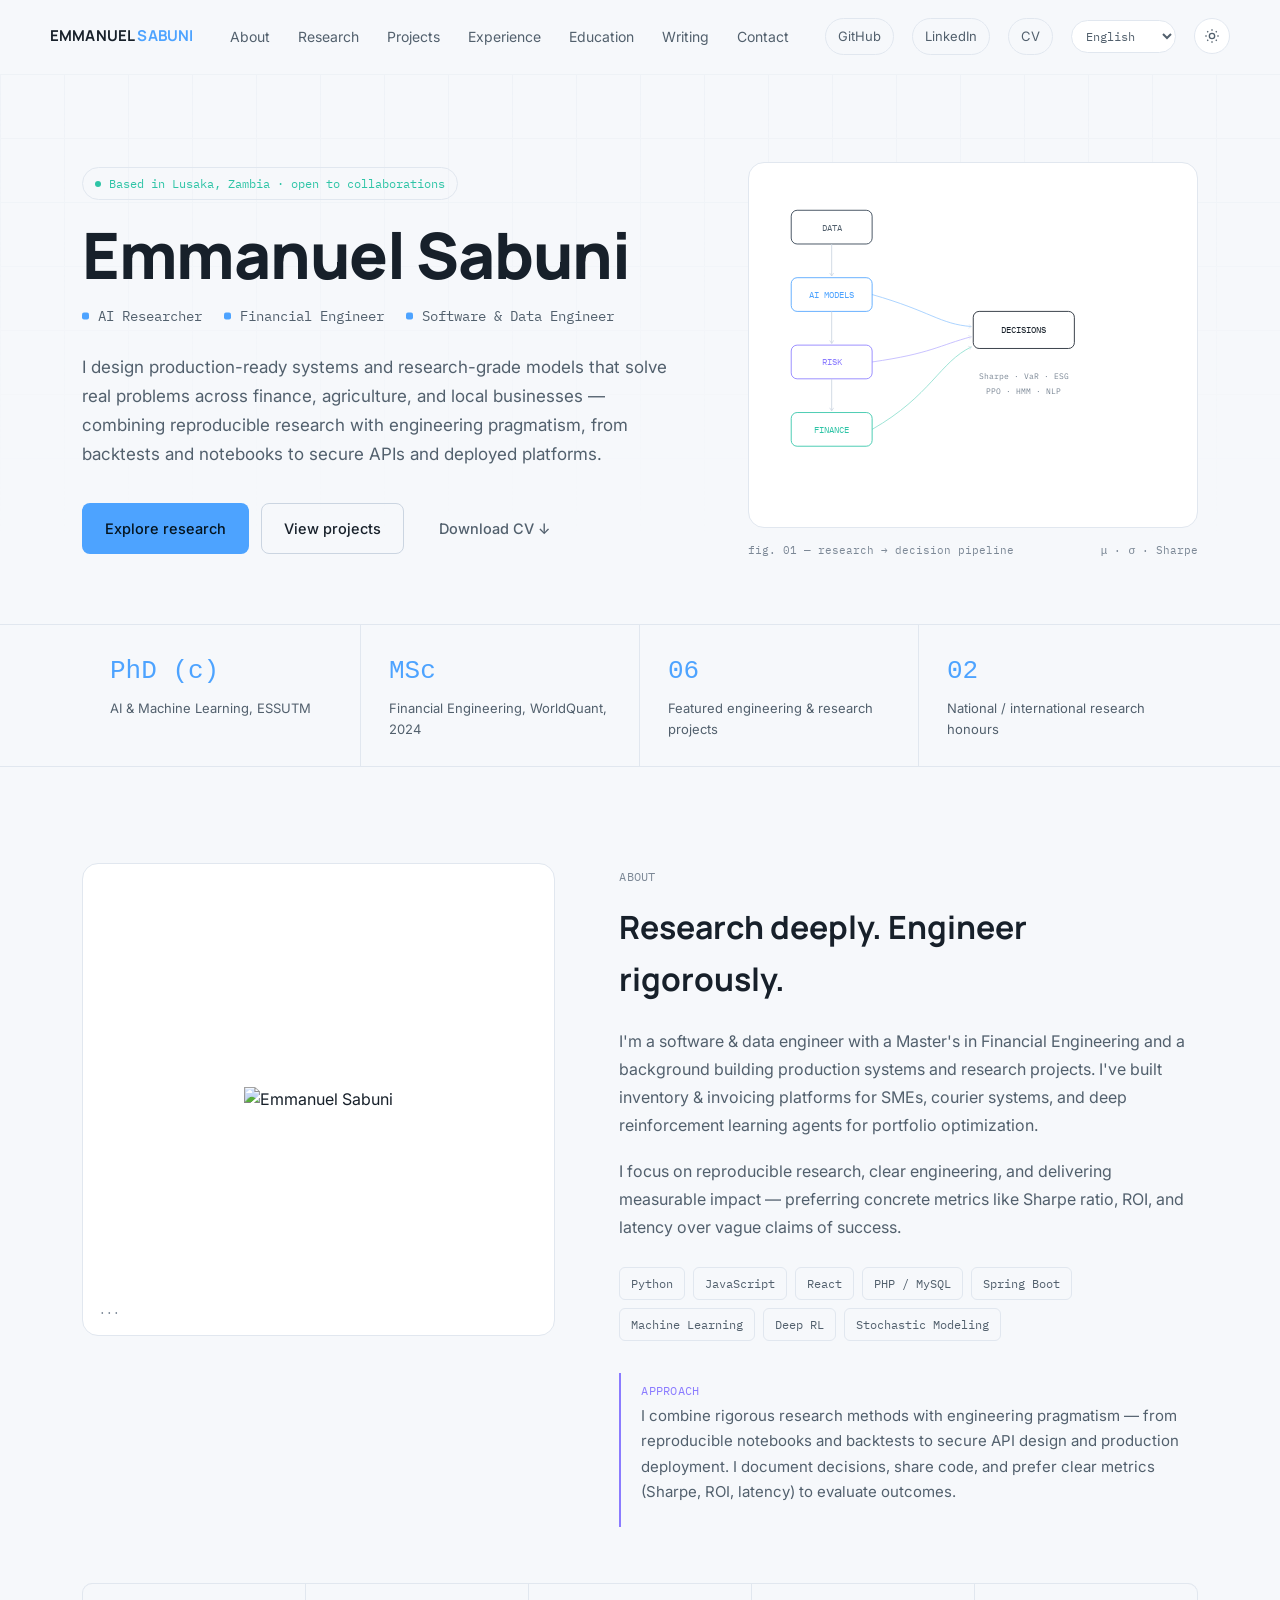
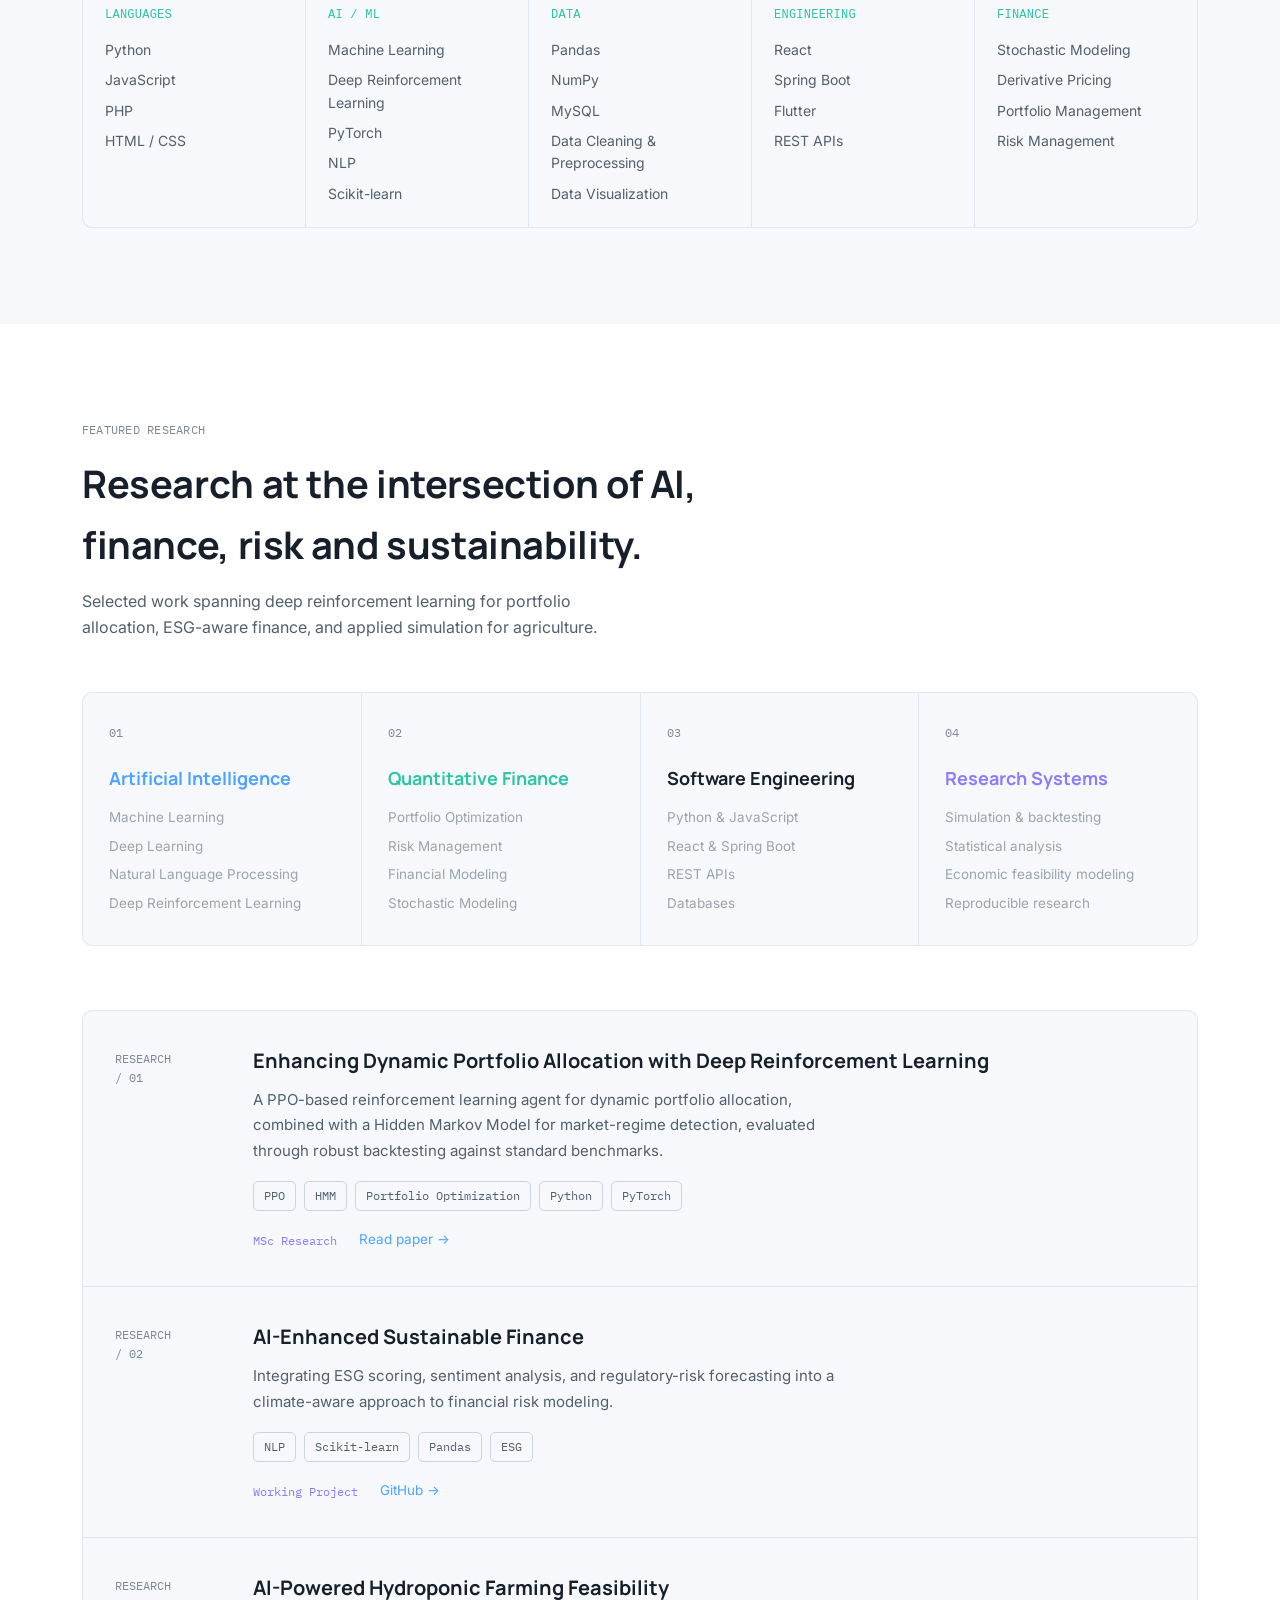
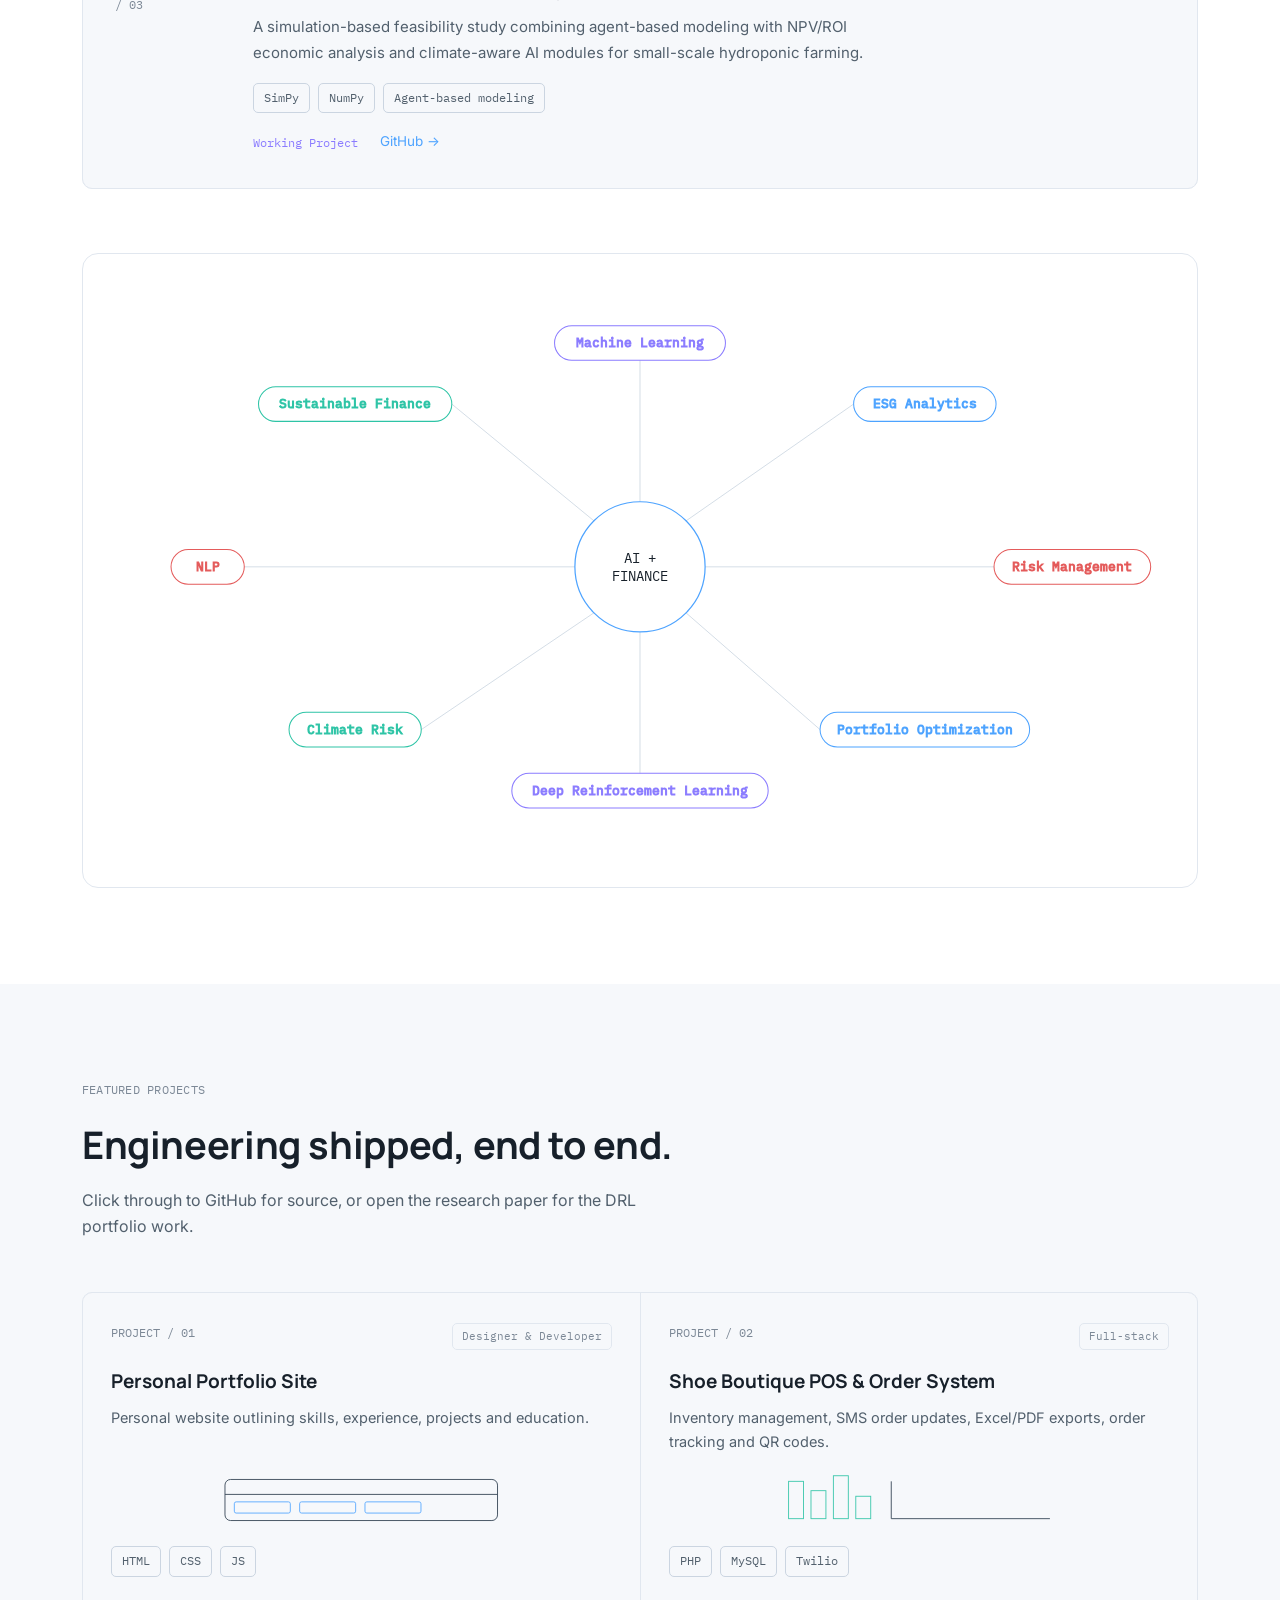
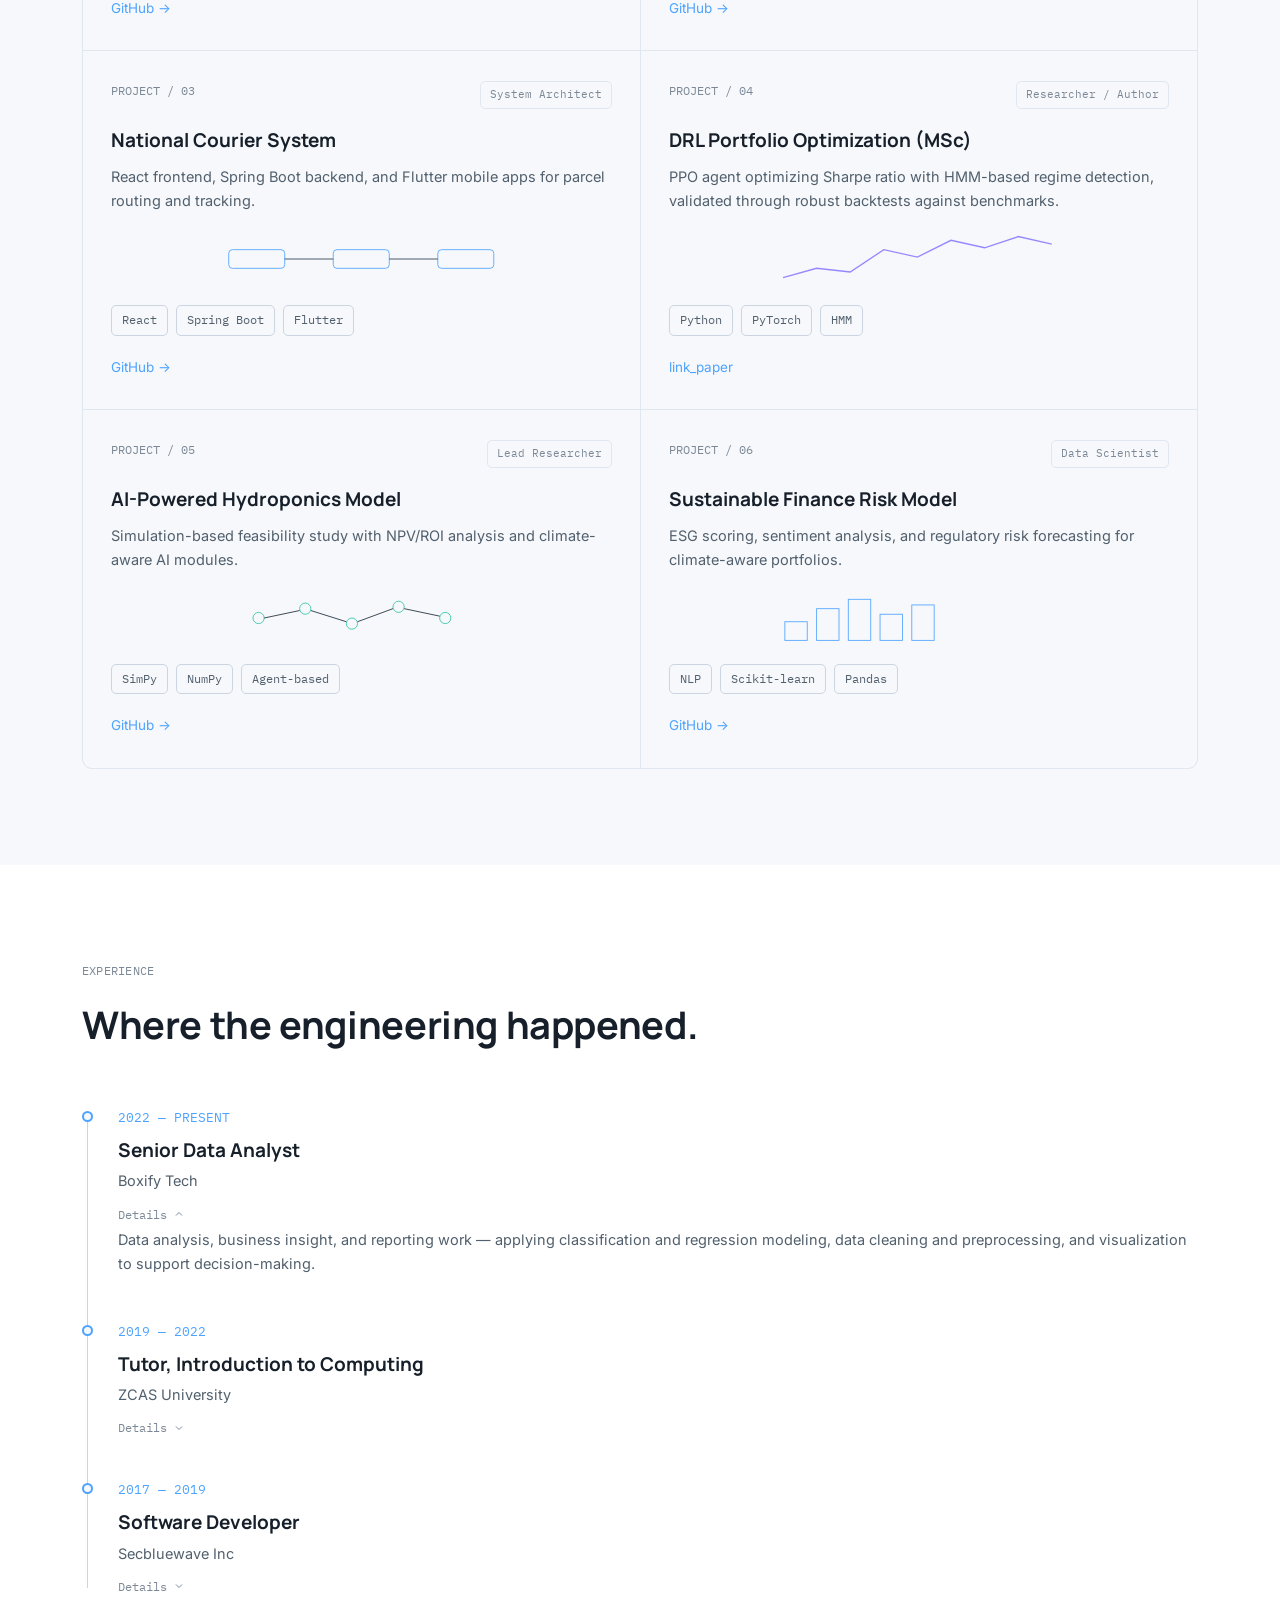
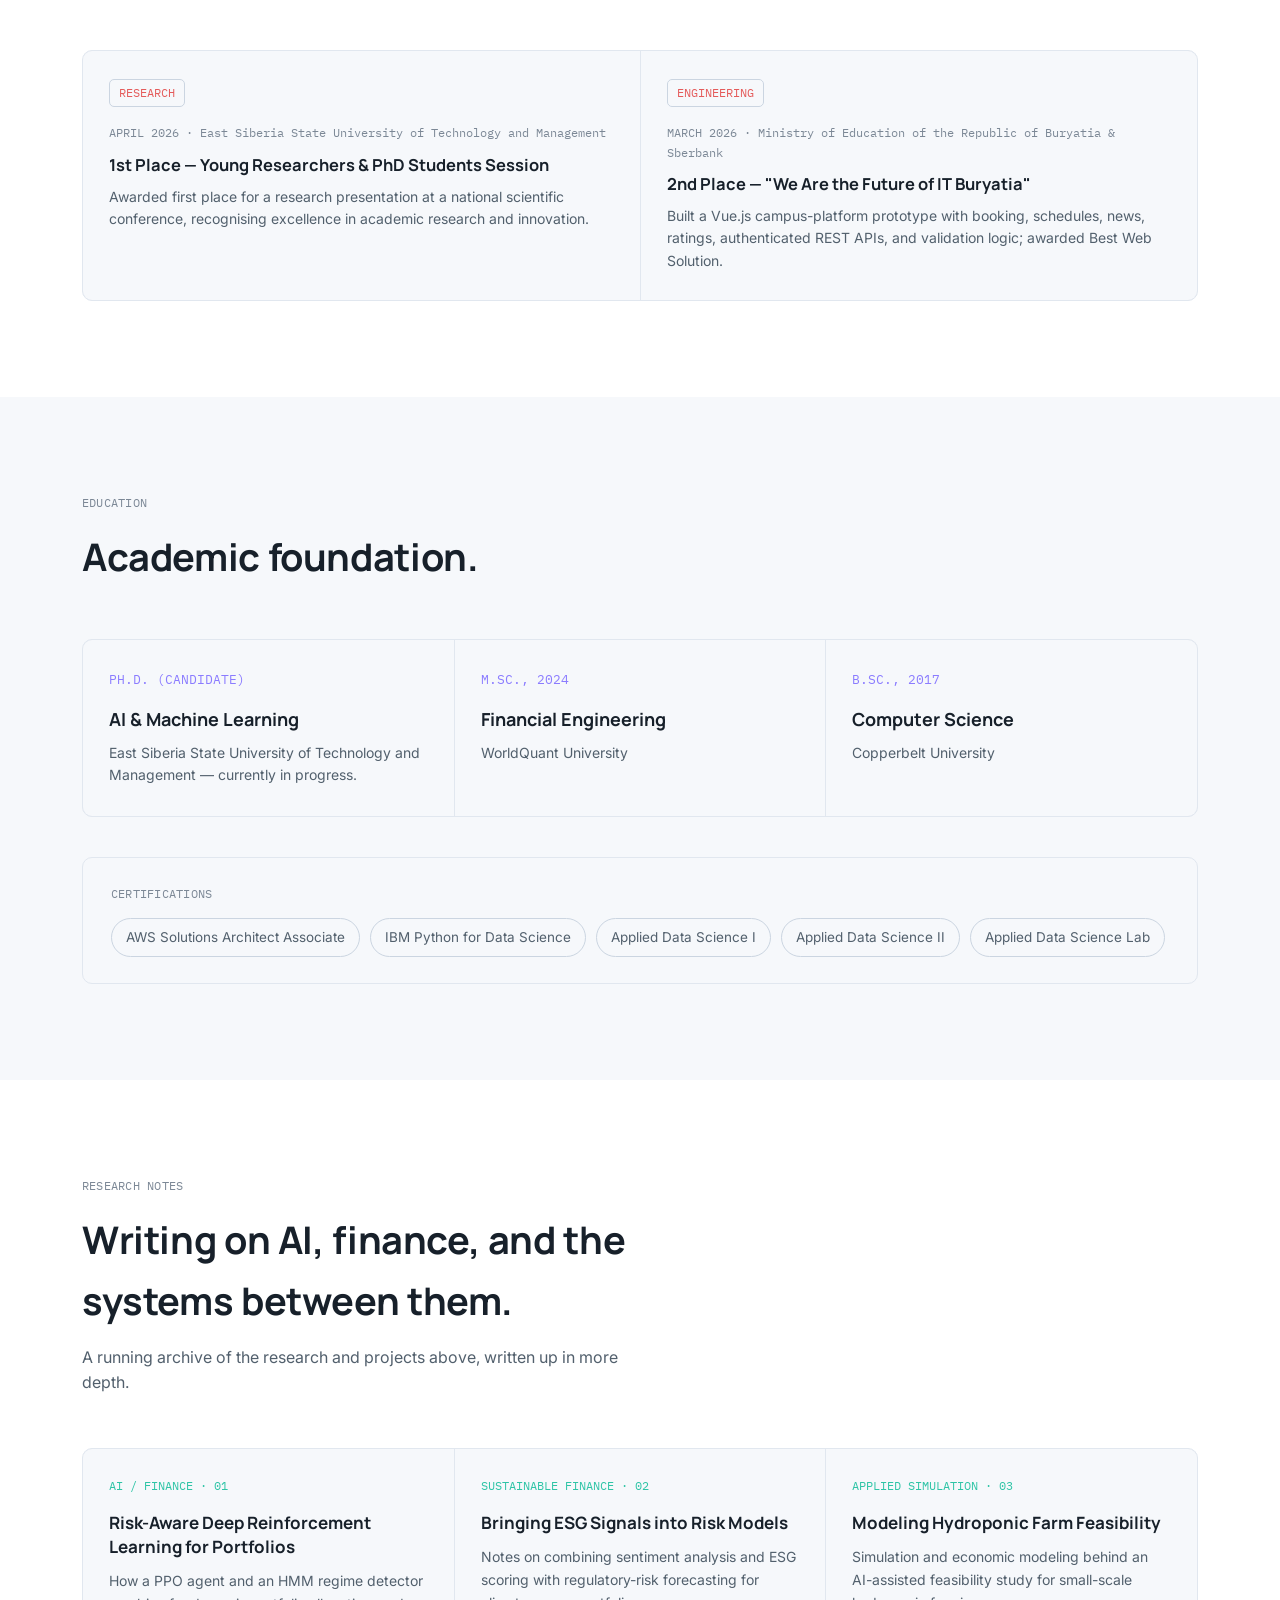
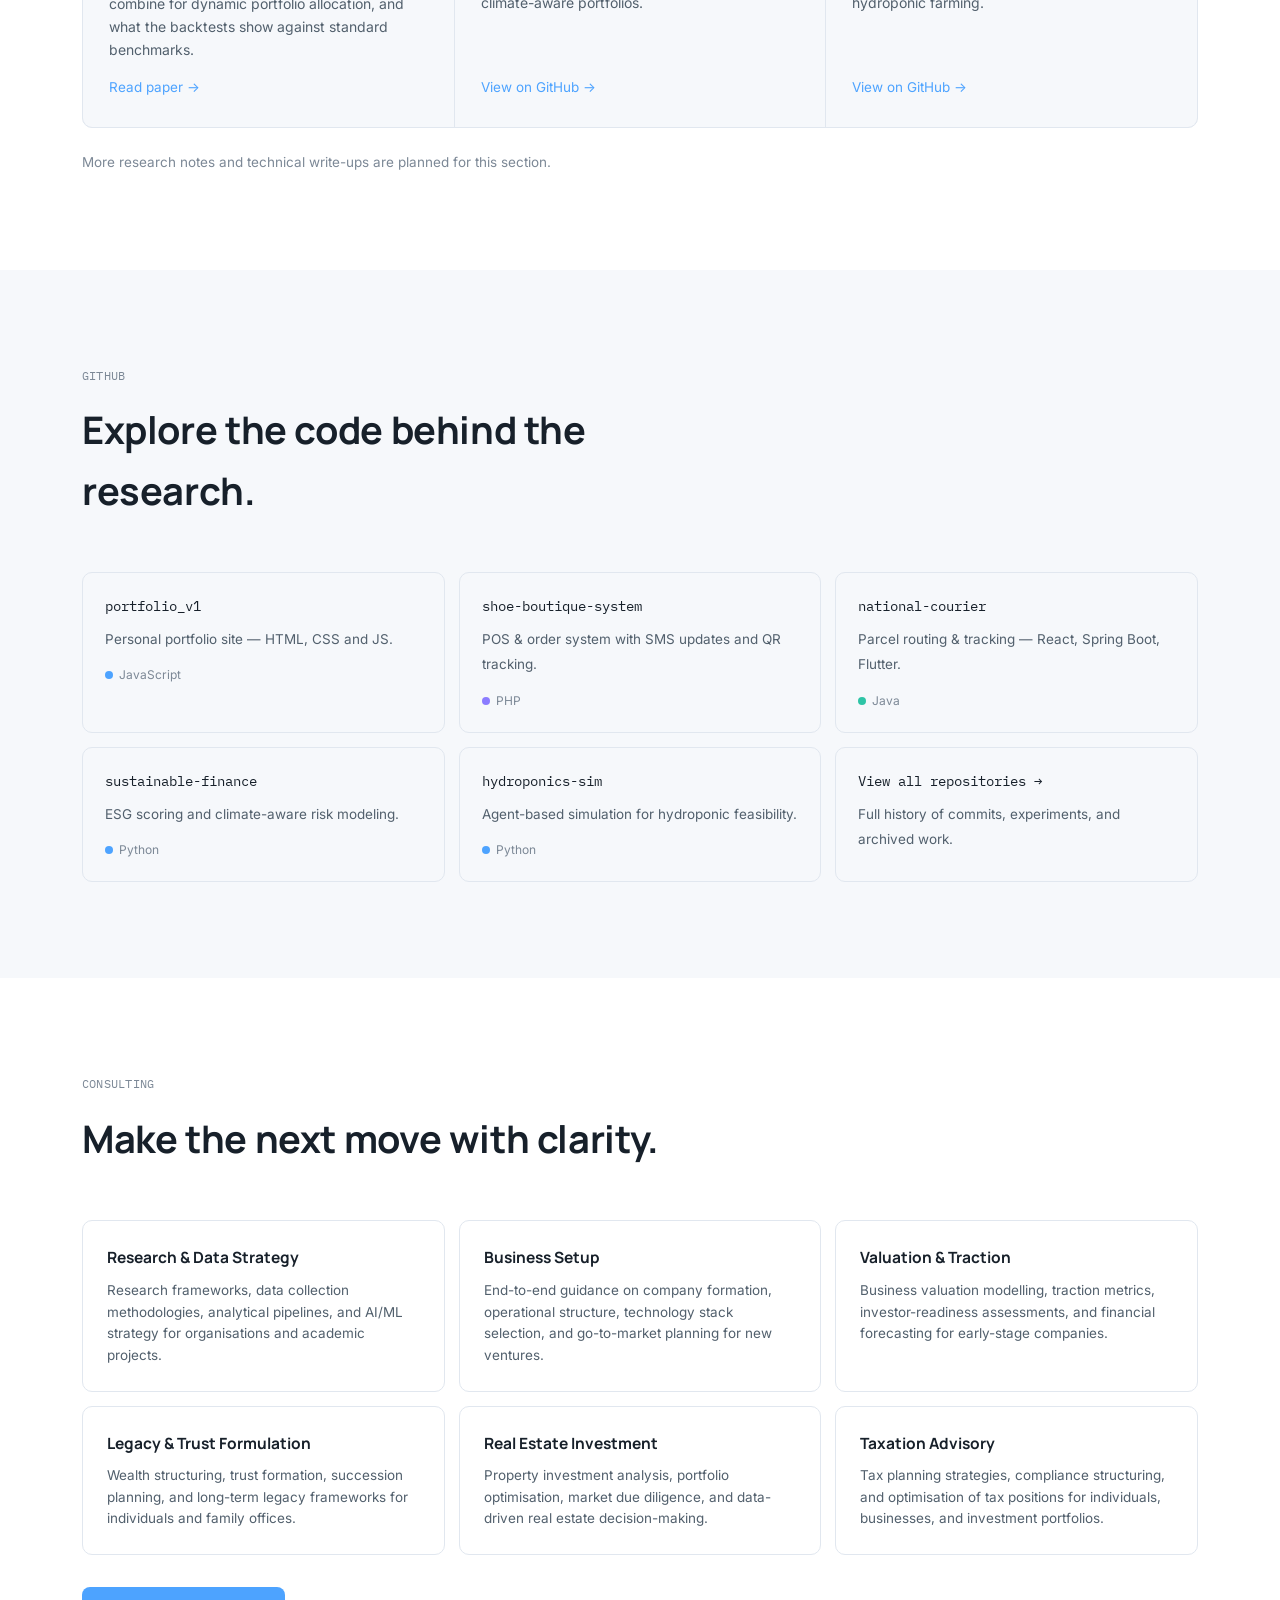
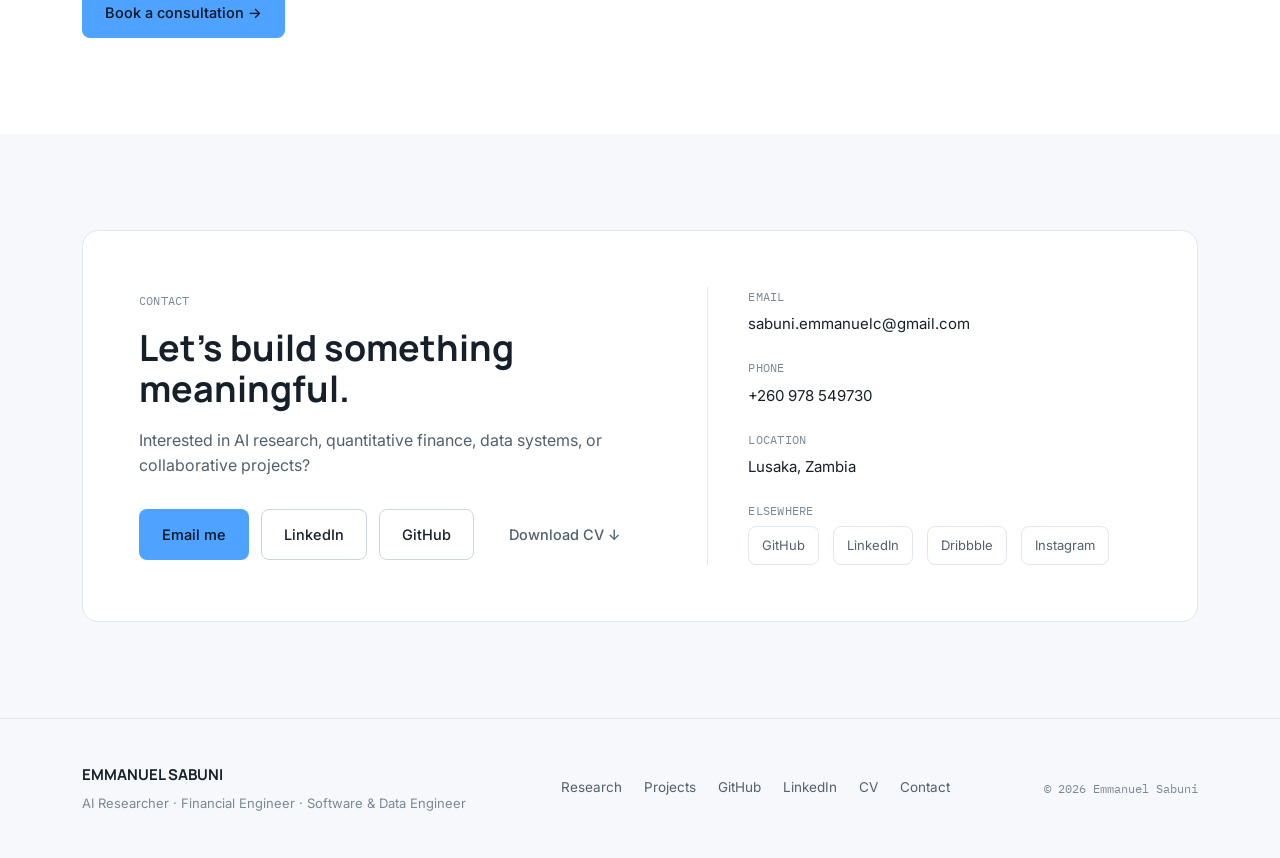
==== commit 84d7af16: "Update index.html" ====
--- a/index.html
+++ b/index.html
@@ -175,9 +175,9 @@
   <div class="wrap about-grid">
     <div>
       <div class="about-photo">
-        <span class="monogram">ES</span>
-        <div class="corner-tag"><span>LUSAKA, ZM</span><span>ES / 2026</span></div>
-      </div>
+      <img src="assets/images/profile.jpg" alt="Emmanuel Sabuni">
+      <div class="corner-tag">...</div>
+    </div>
     </div>
     <div class="about-text">
       <span class="label" data-i18n="about_label">ABOUT</span>
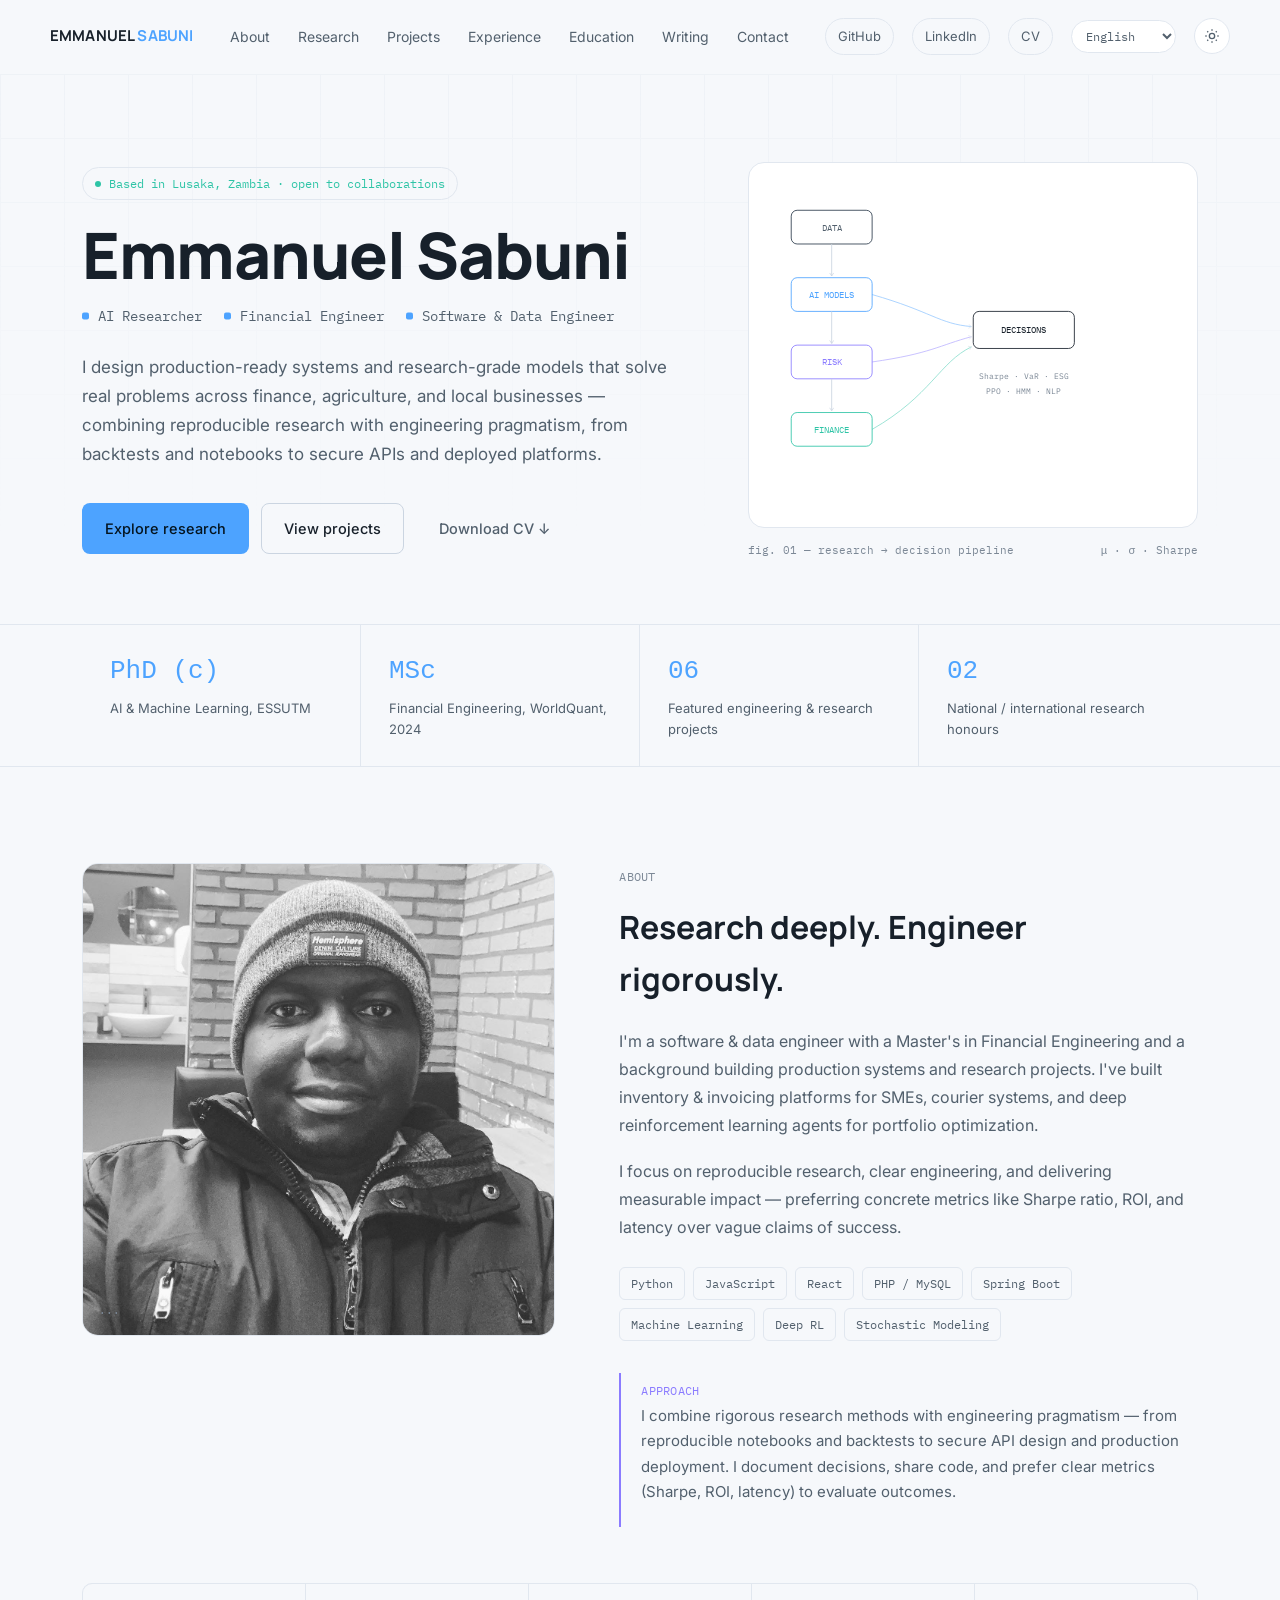
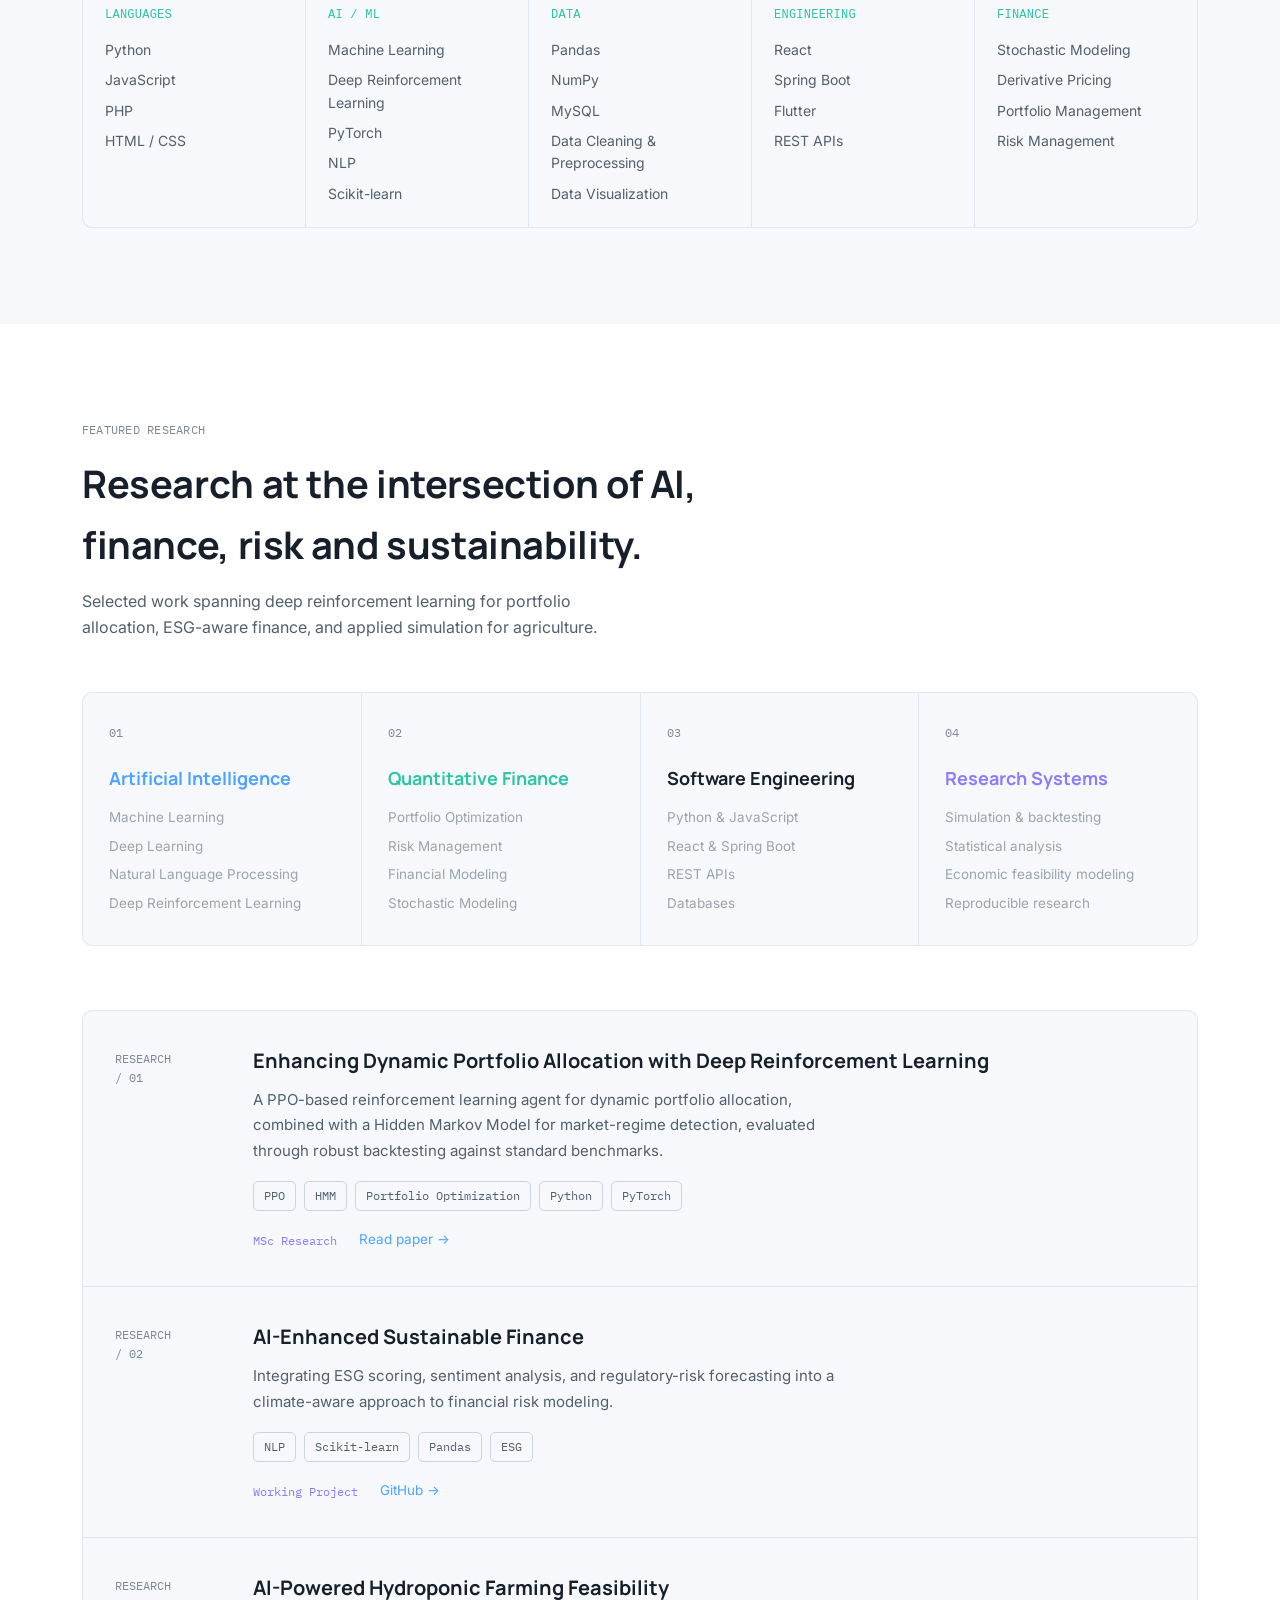
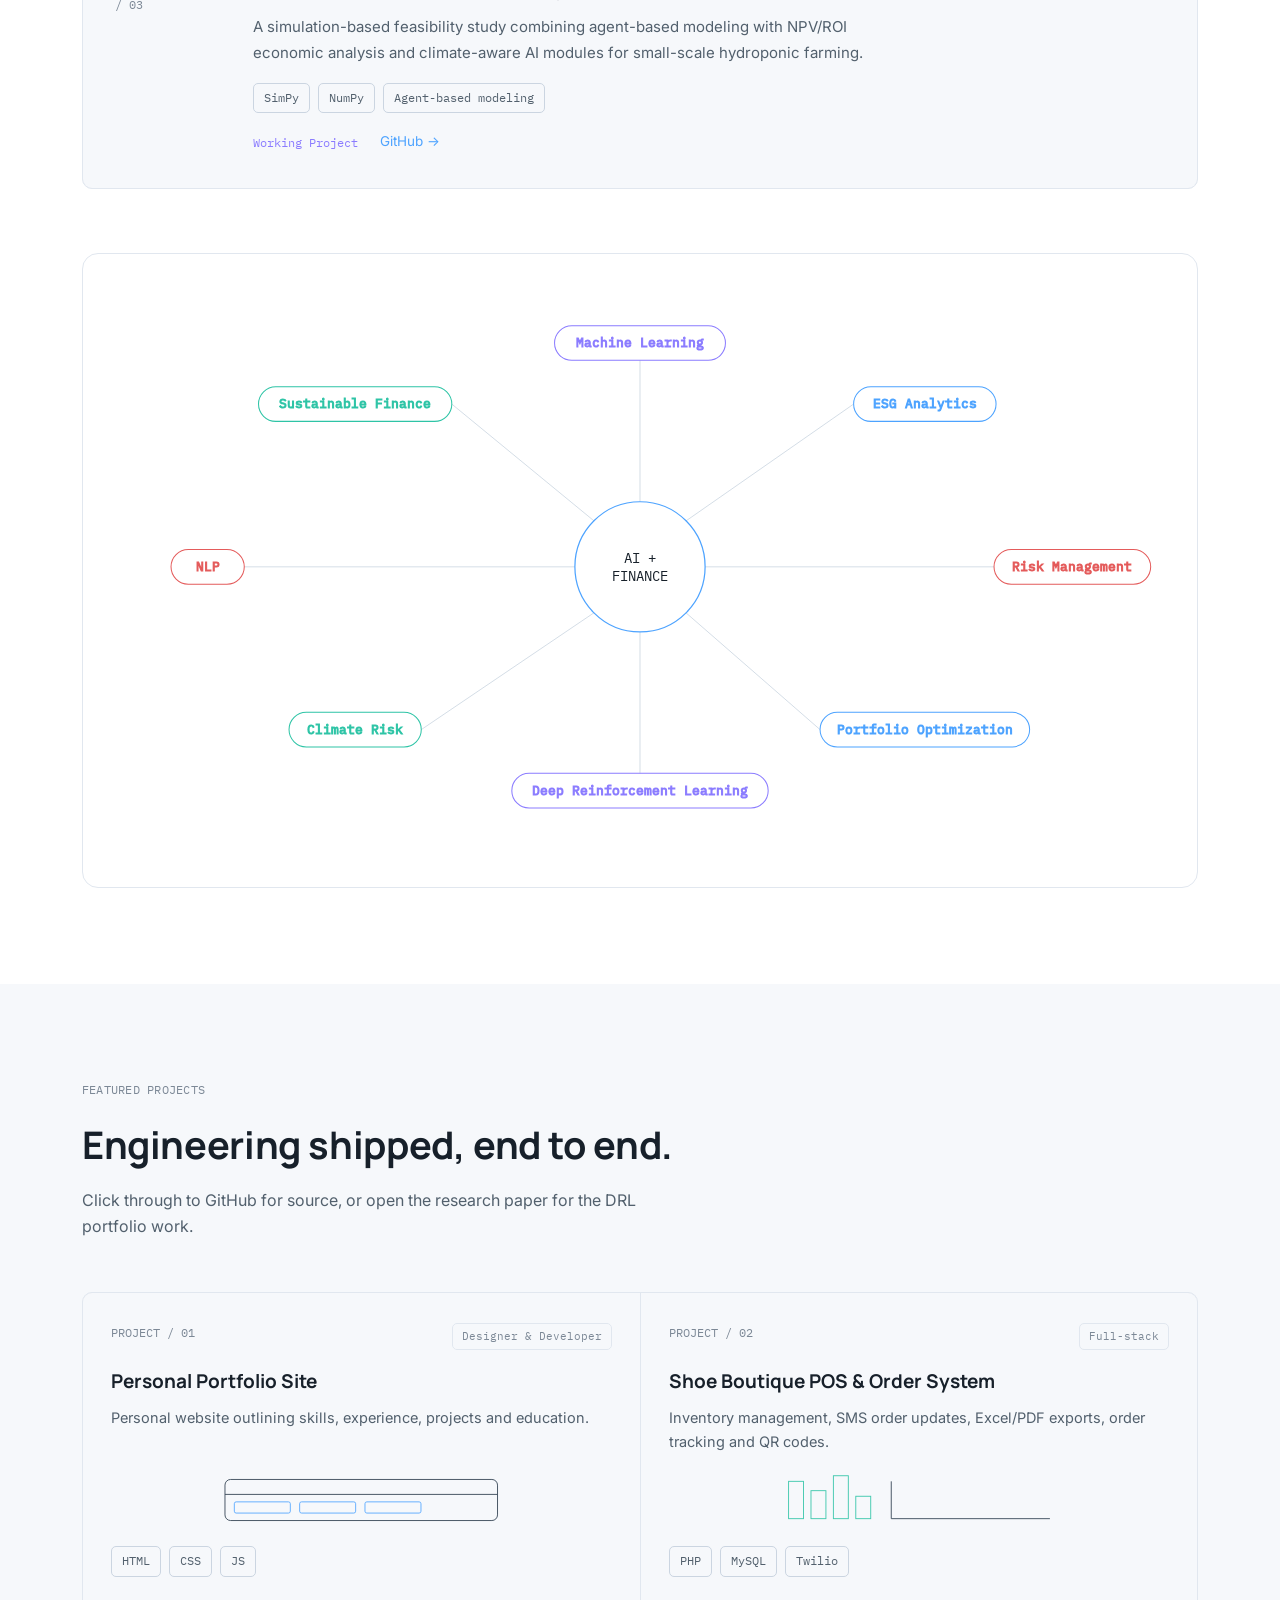
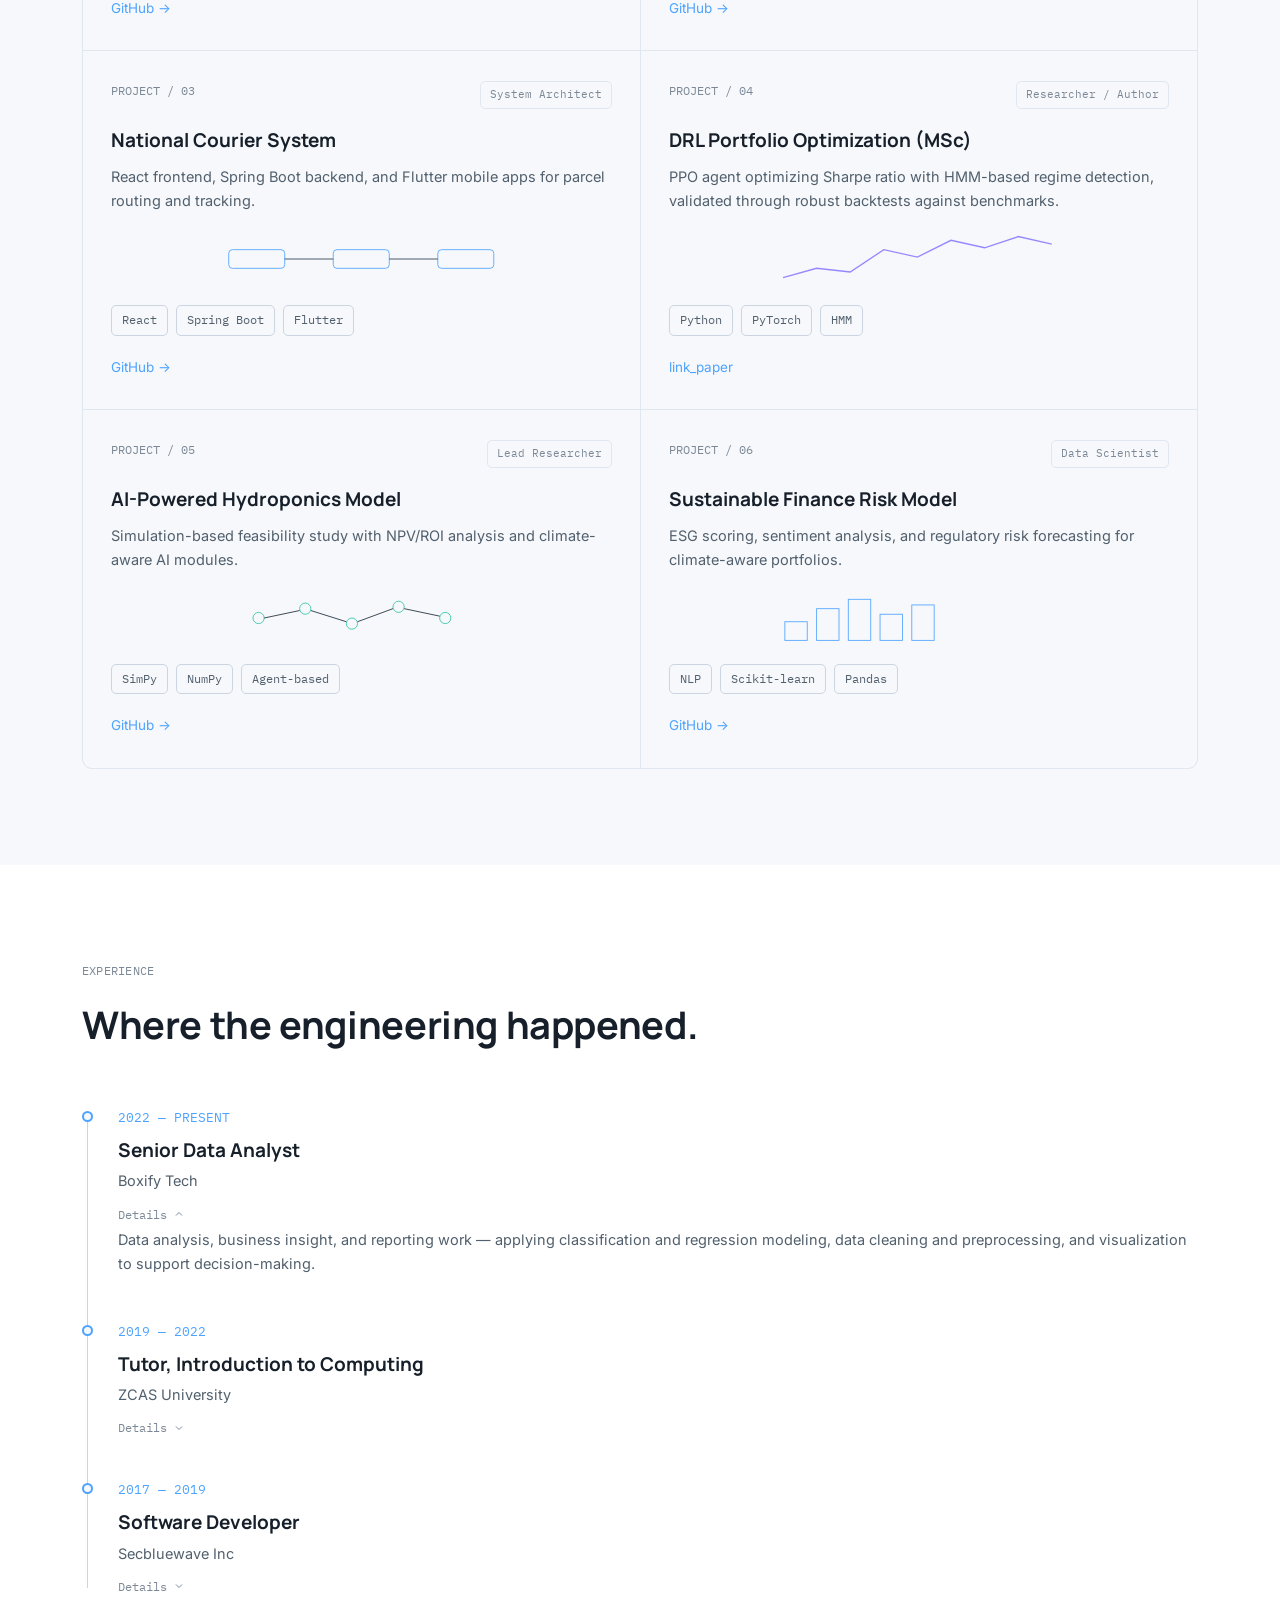
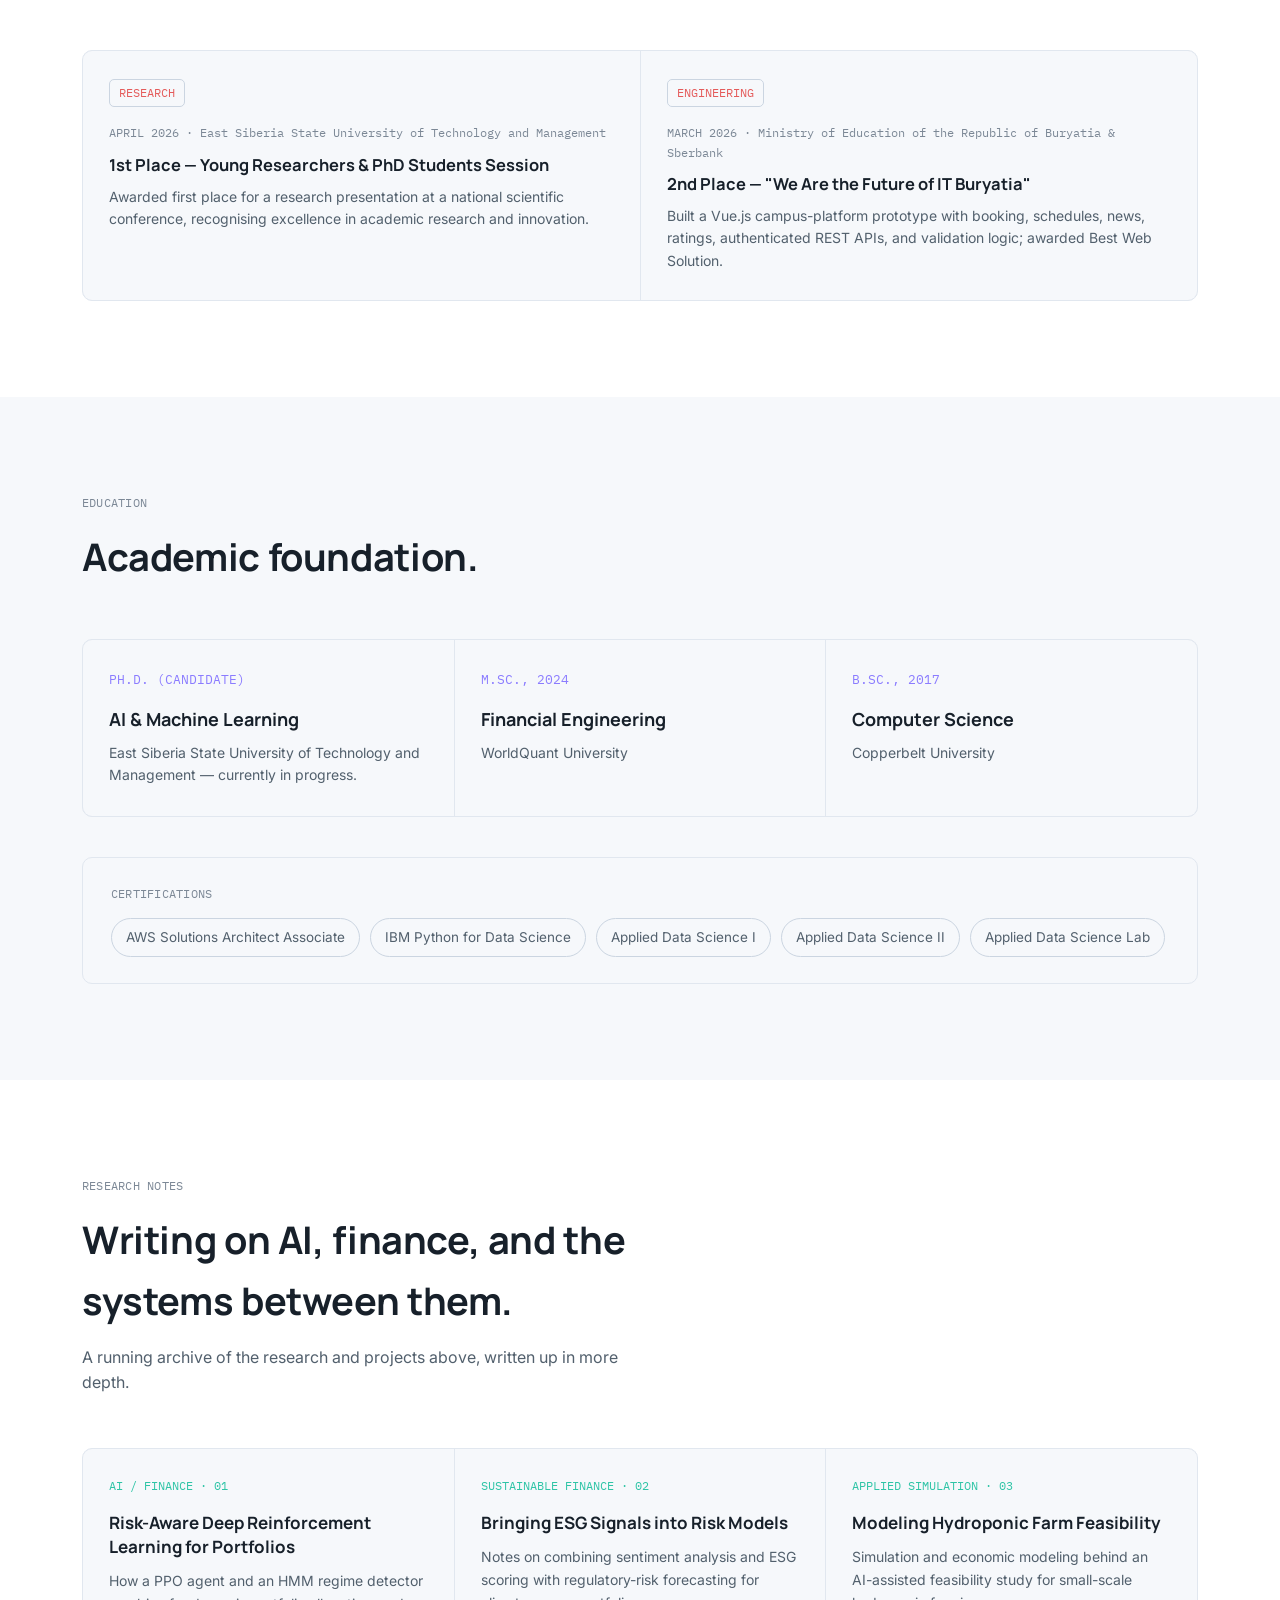
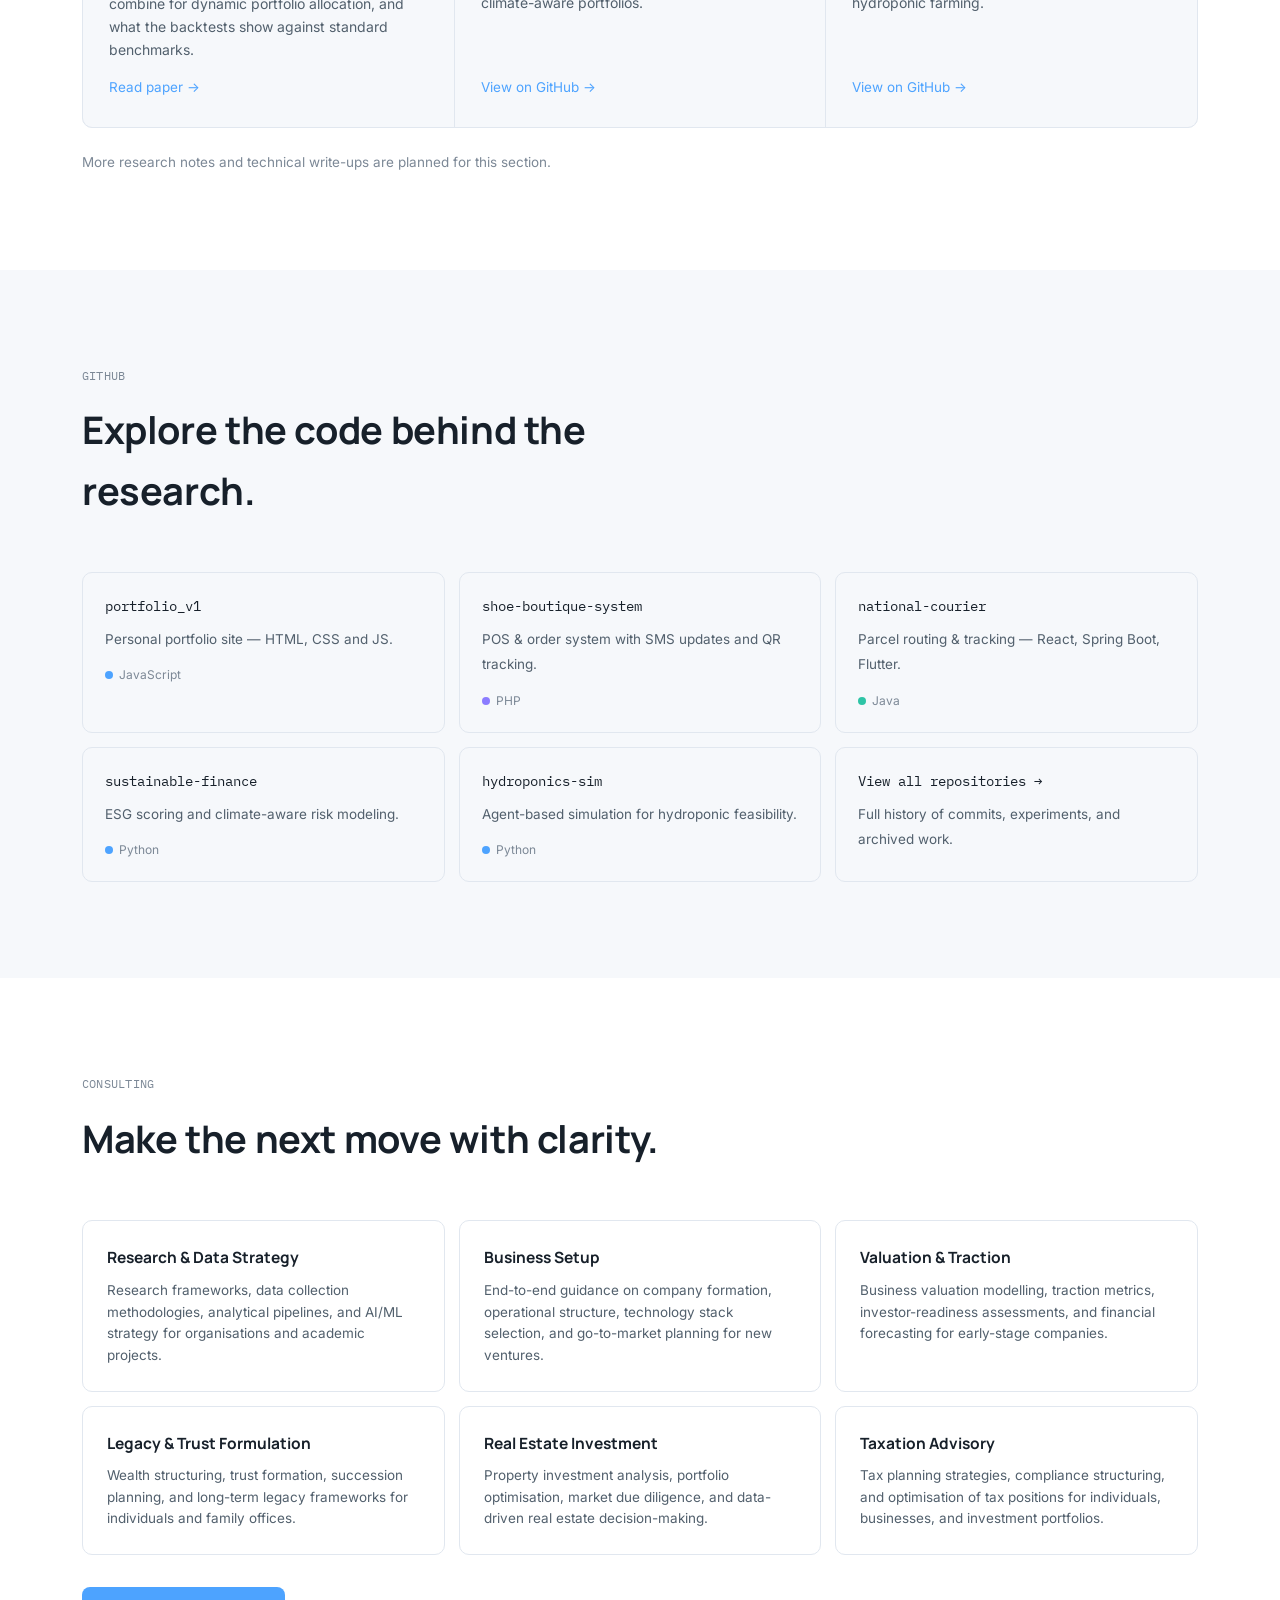
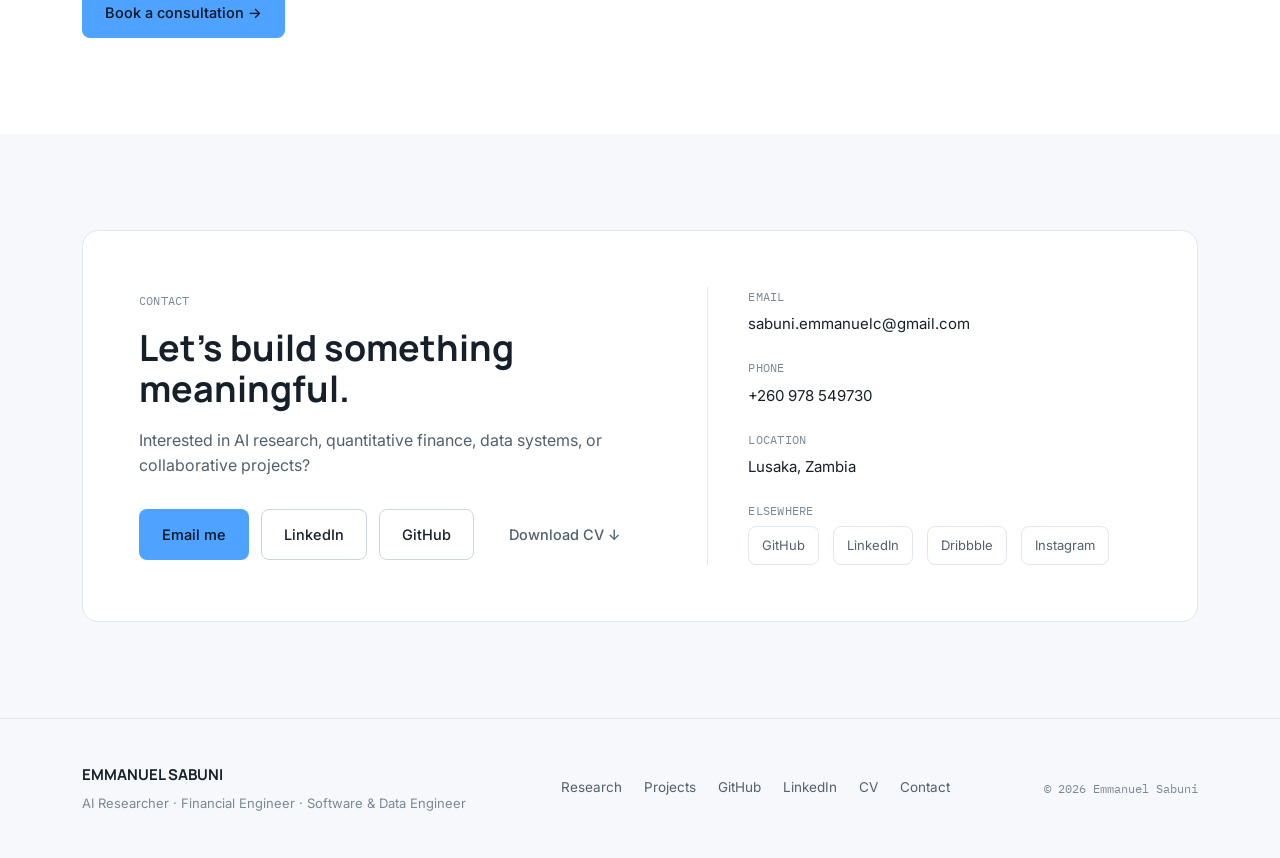
==== commit c398bf33: "Change profile image format from jpg to jpeg" ====
--- a/index.html
+++ b/index.html
@@ -175,7 +175,7 @@
   <div class="wrap about-grid">
     <div>
       <div class="about-photo">
-      <img src="assets/images/profile.jpg" alt="Emmanuel Sabuni">
+      <img src="assets/images/profile.jpeg" alt="Emmanuel Sabuni">
       <div class="corner-tag">...</div>
     </div>
     </div>
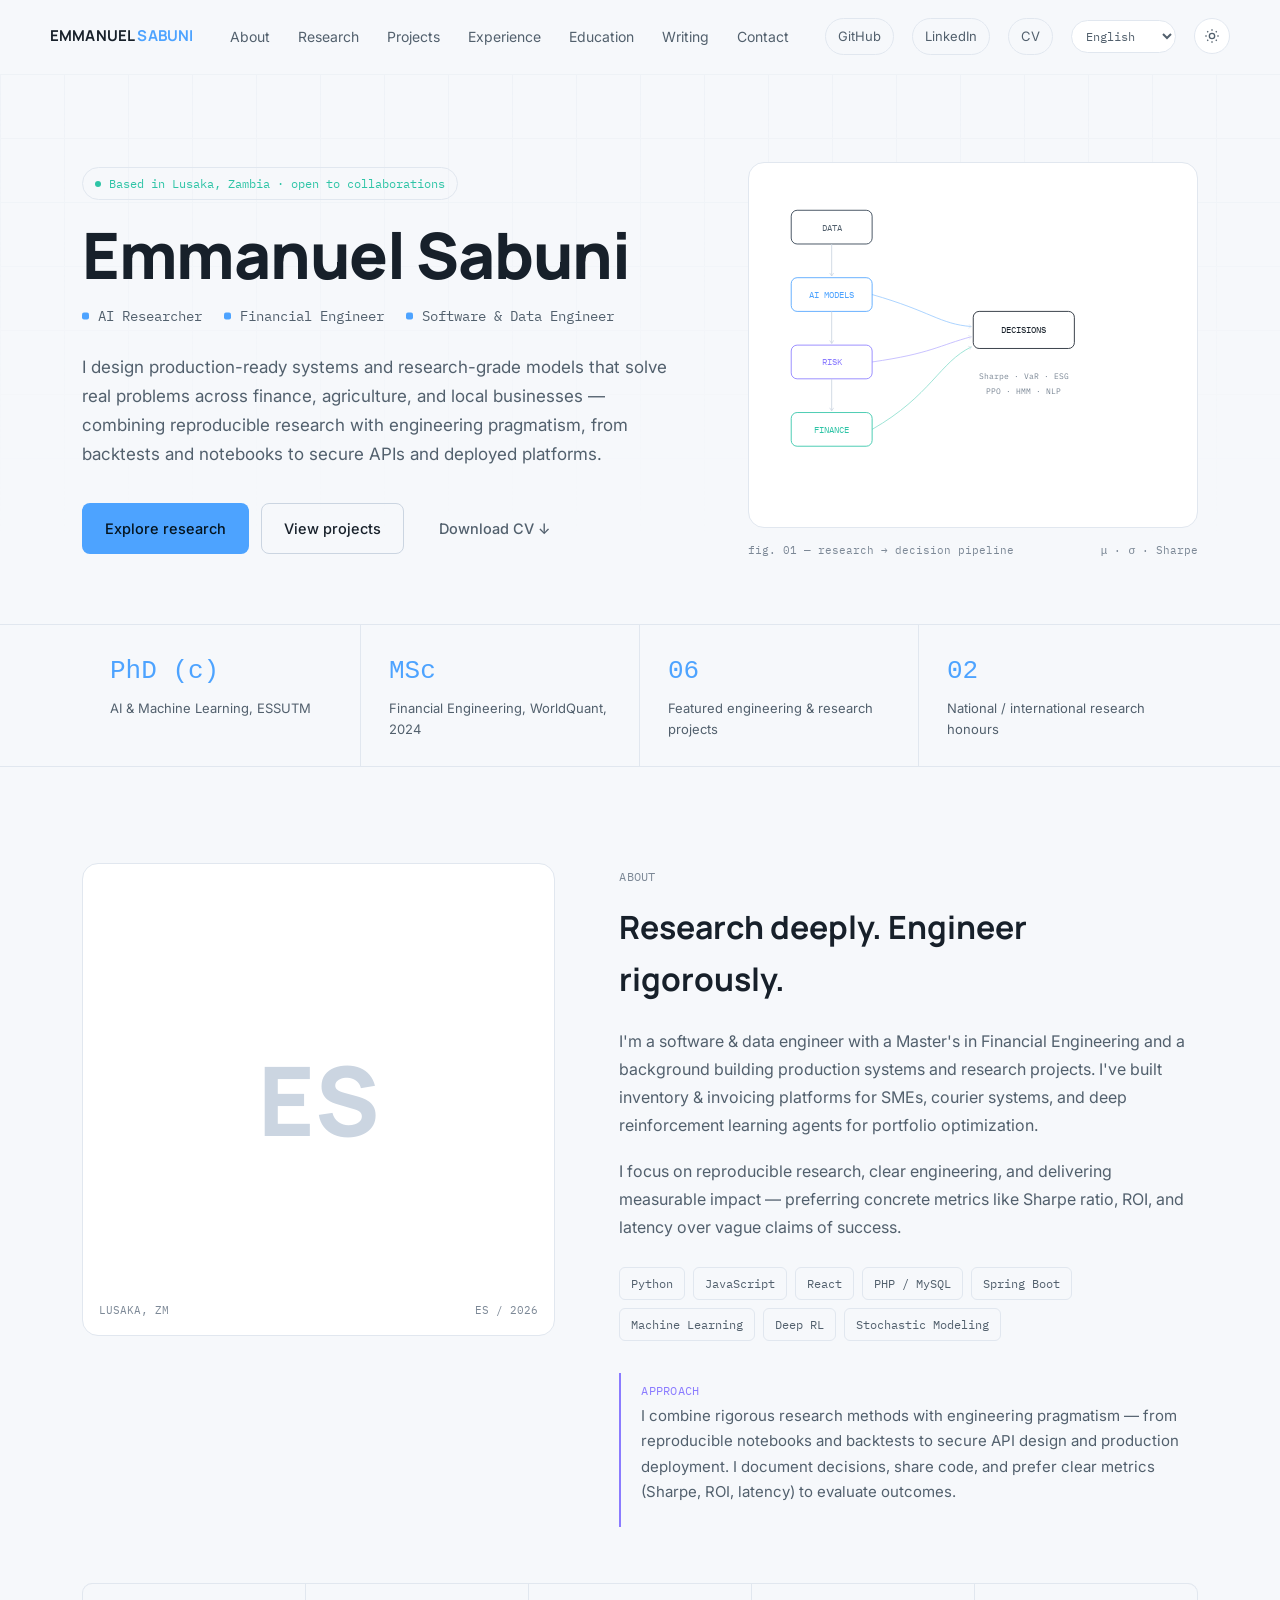
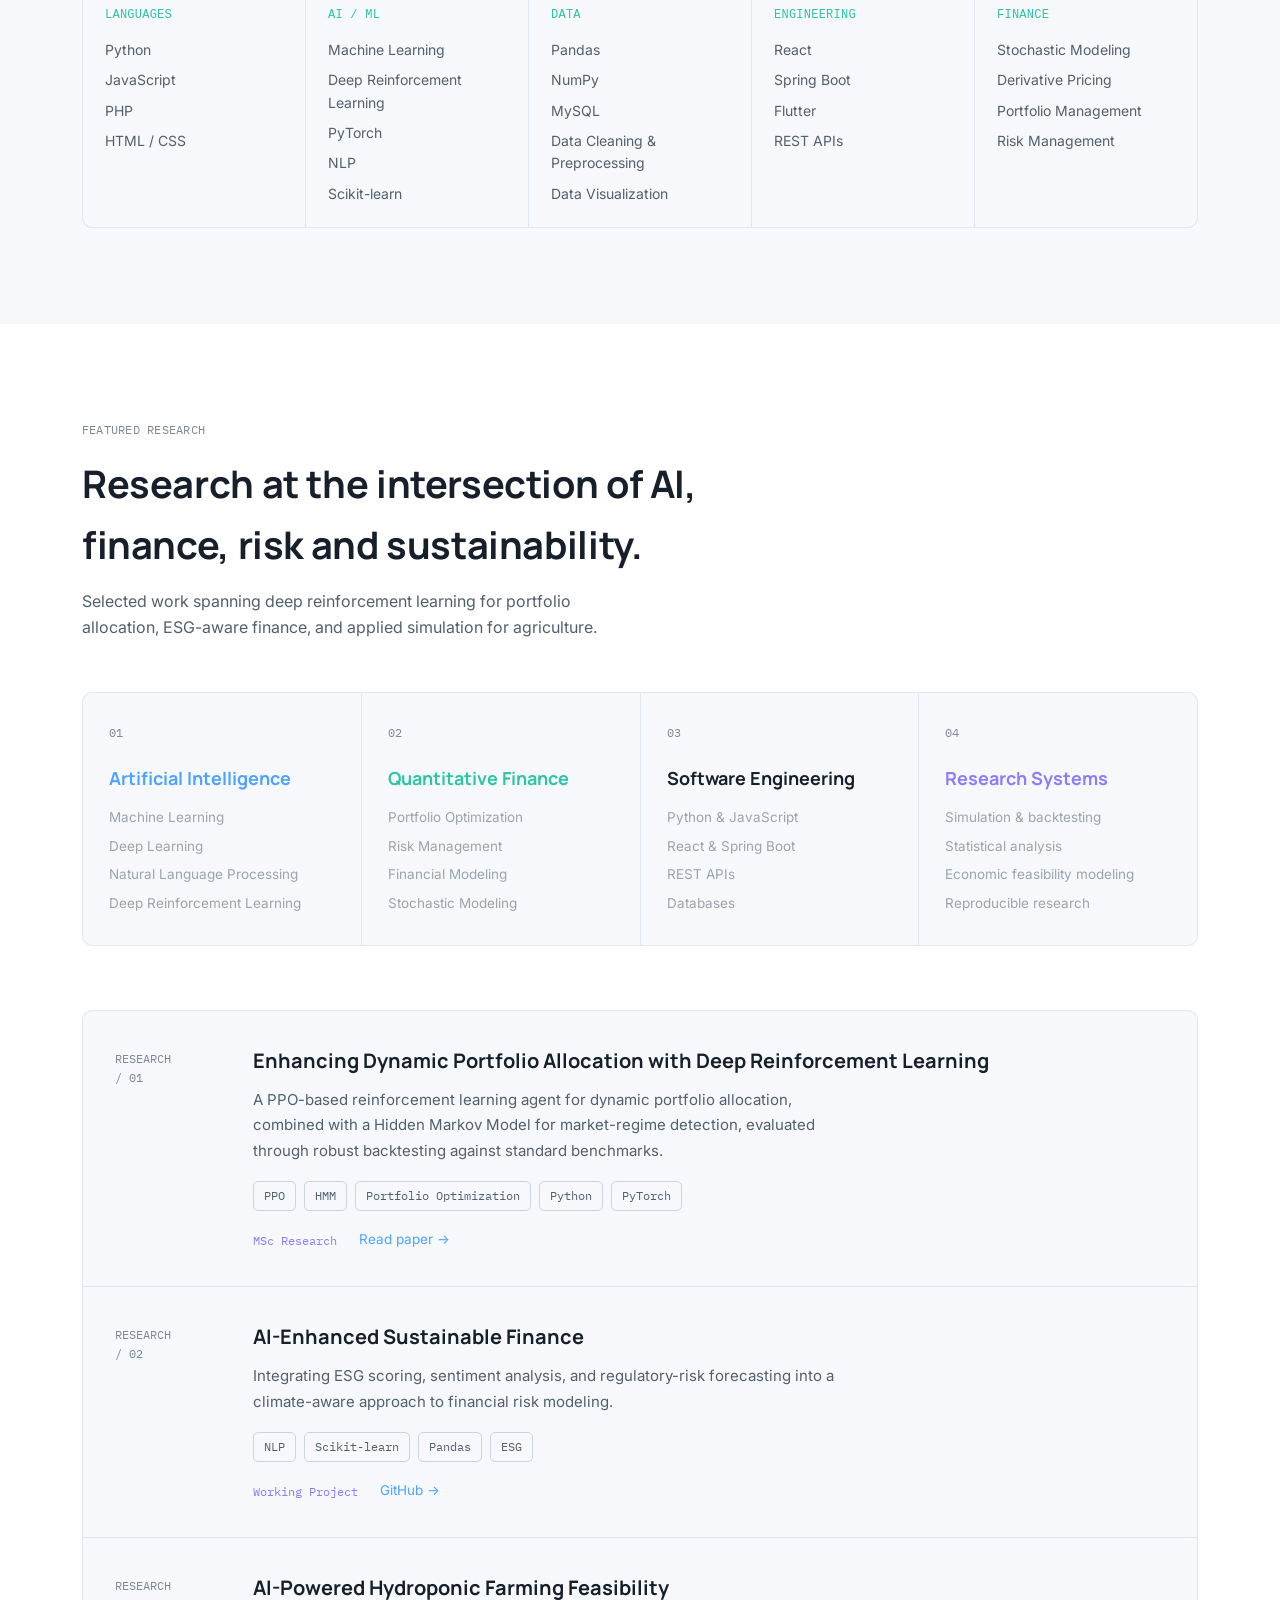
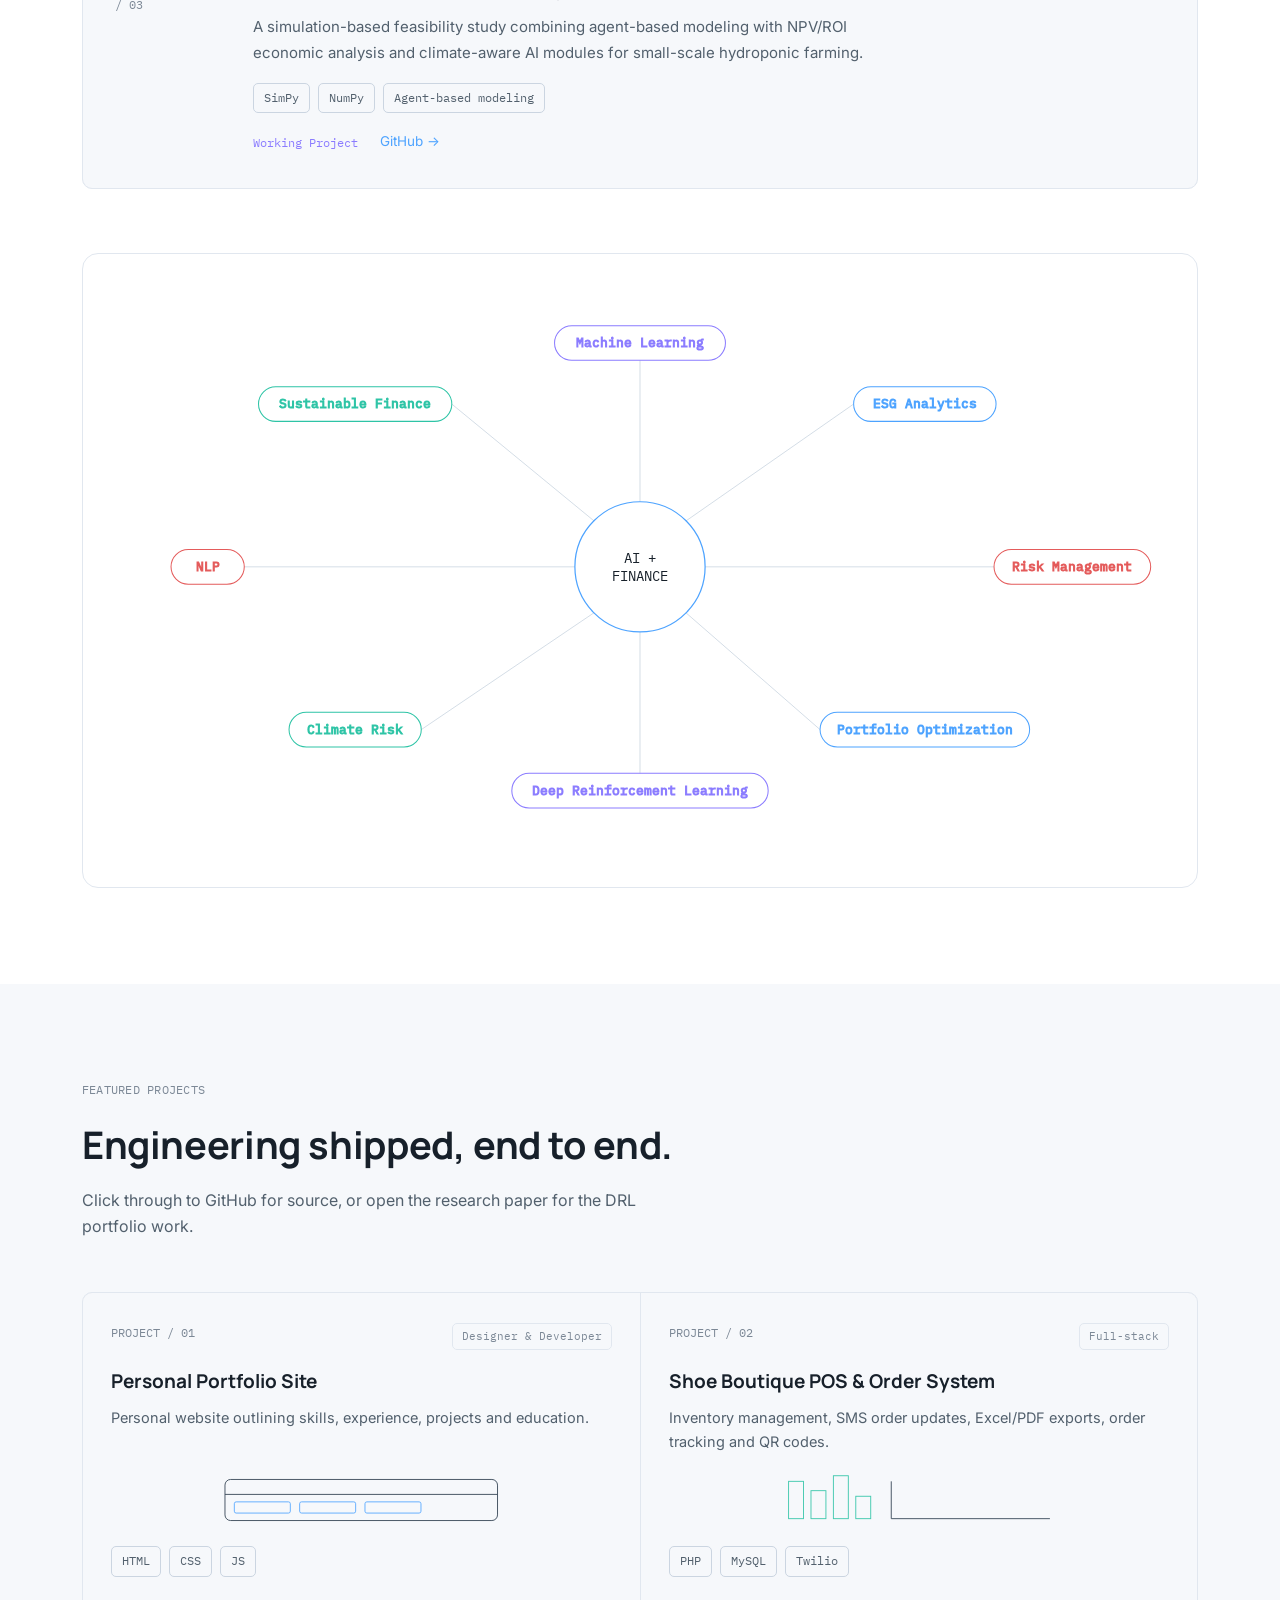
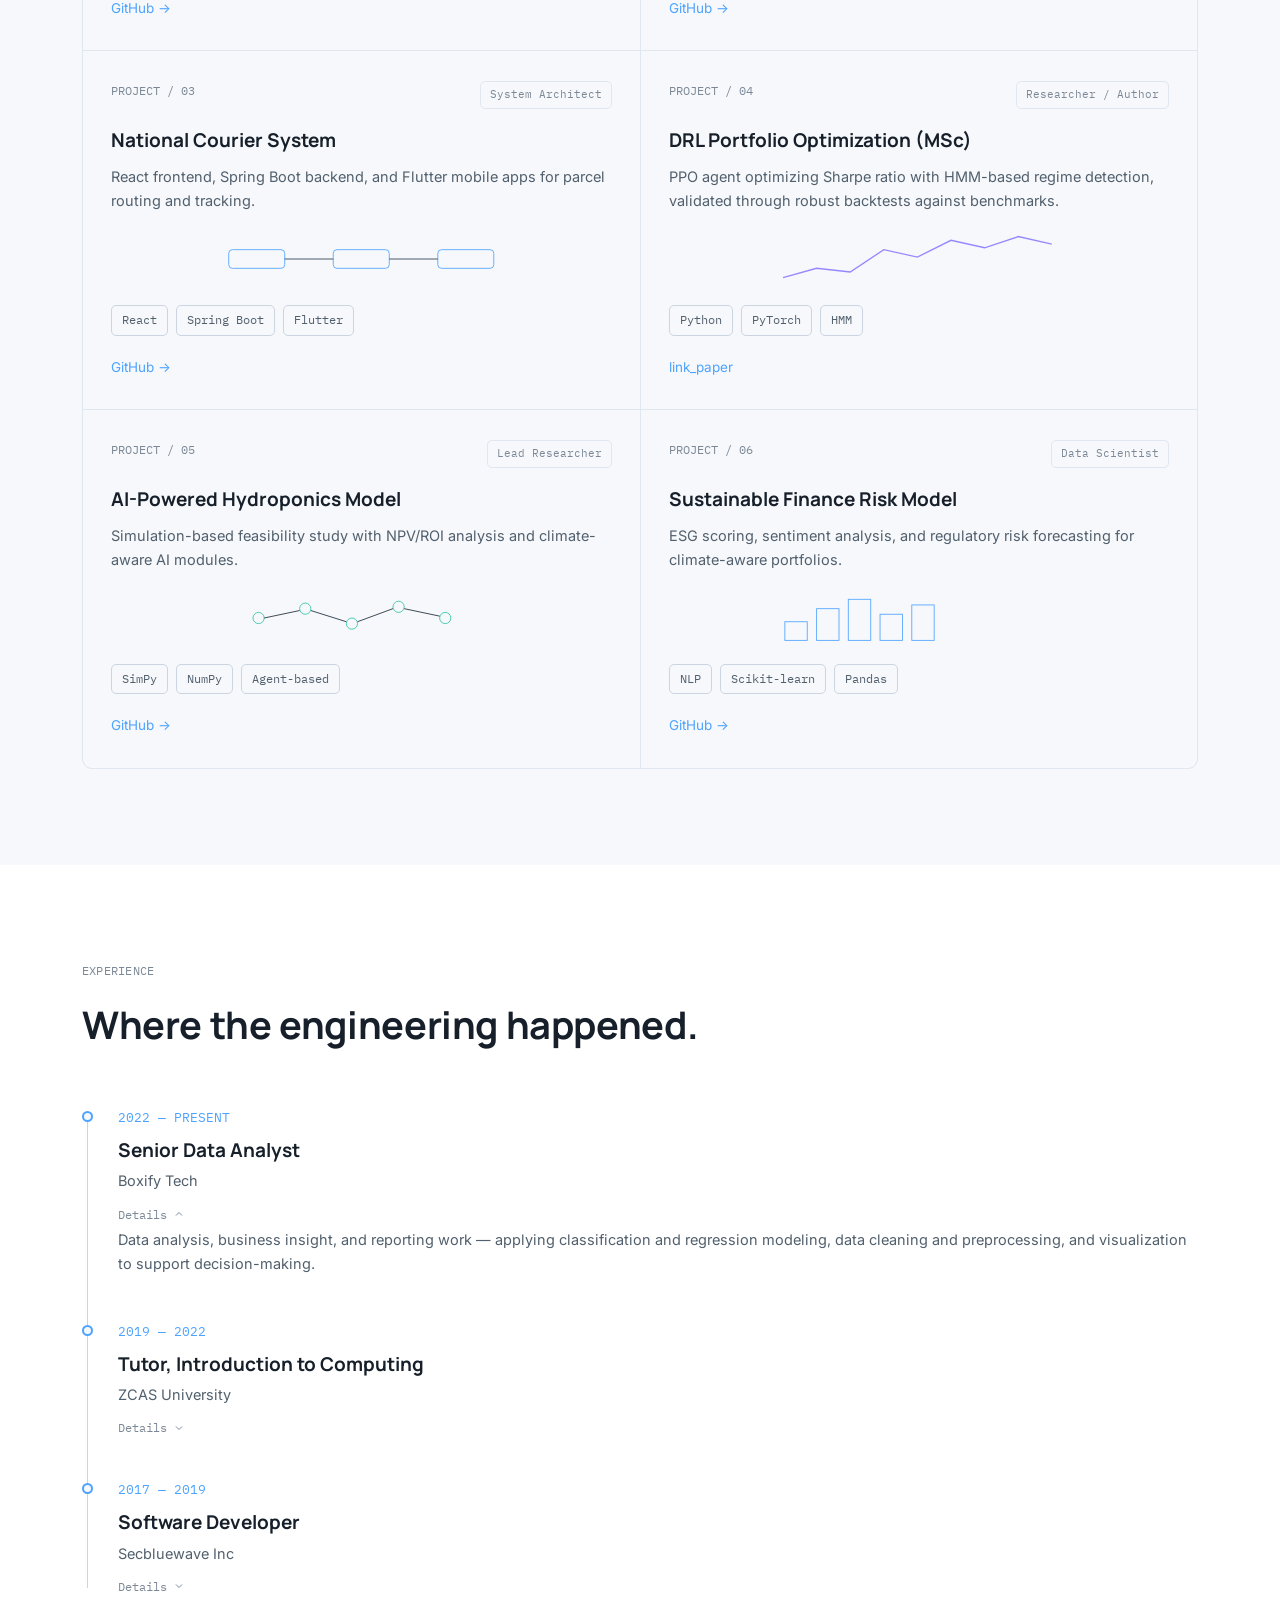
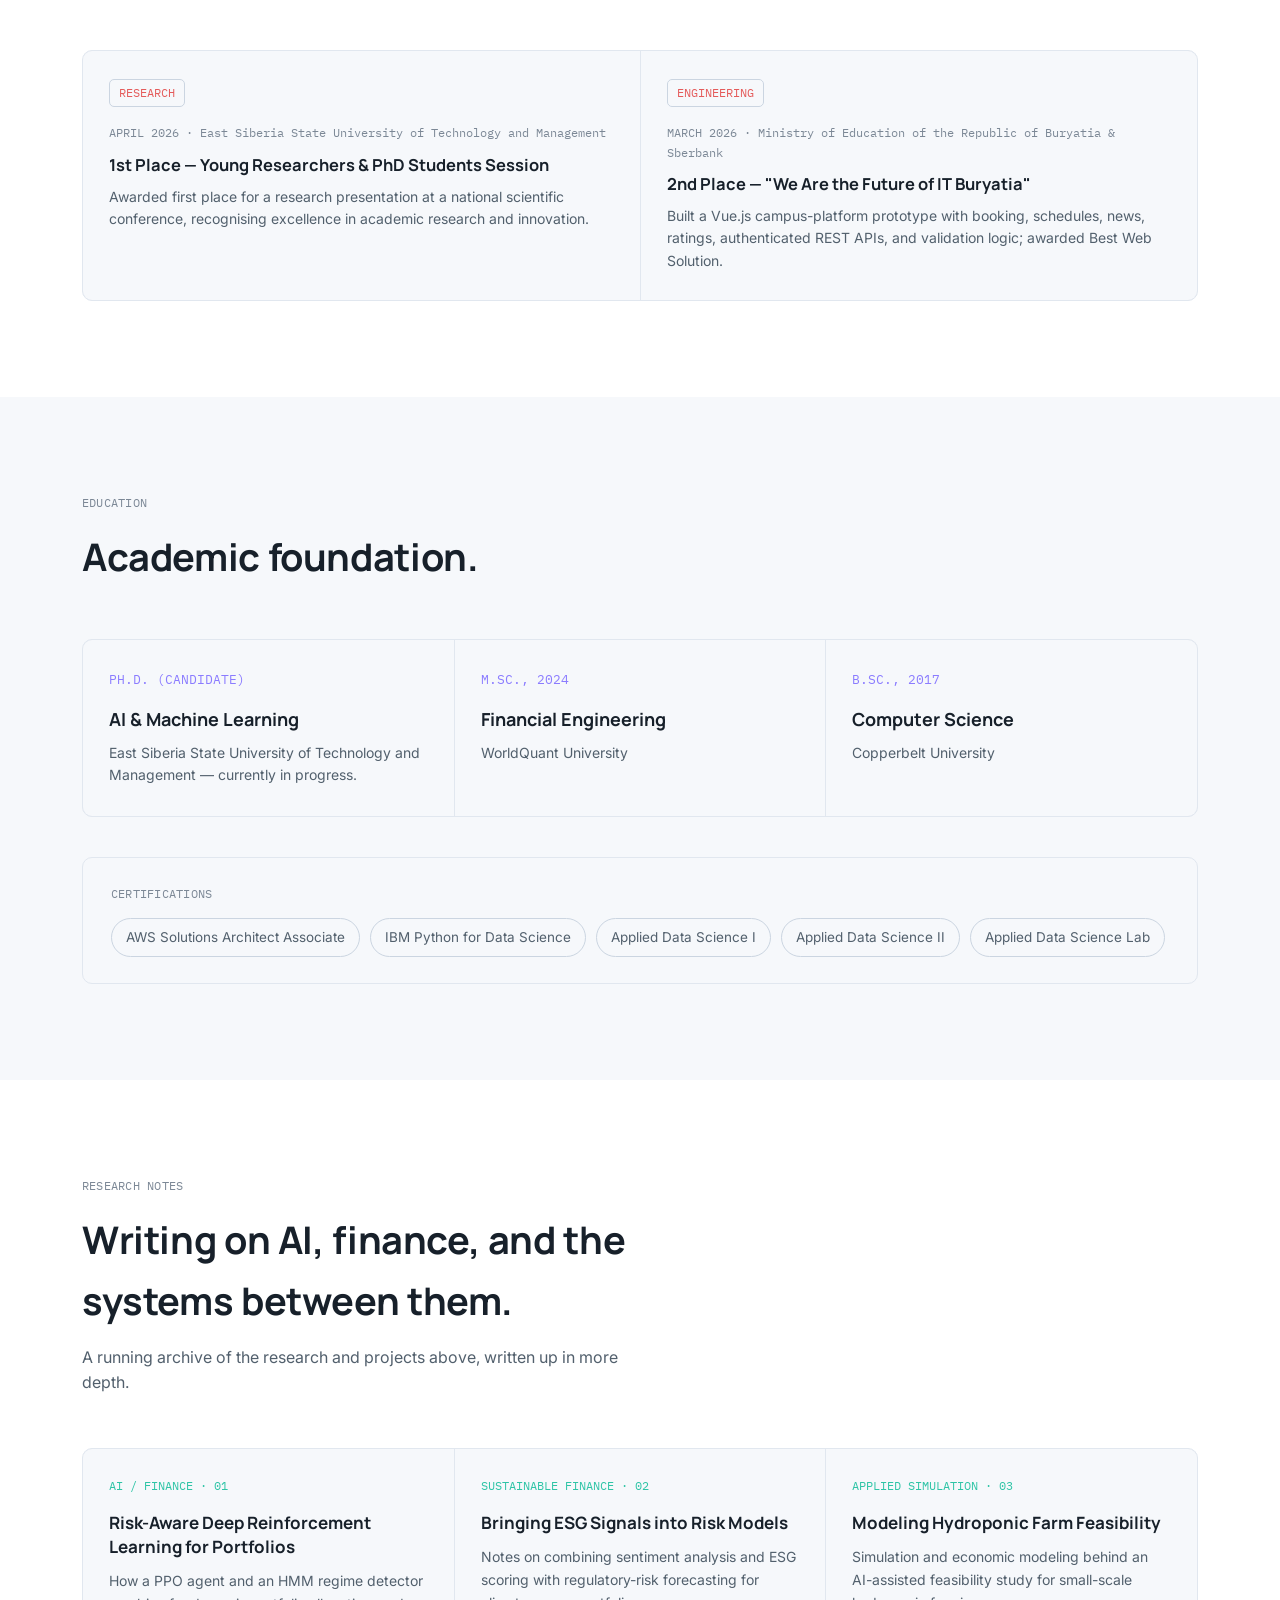
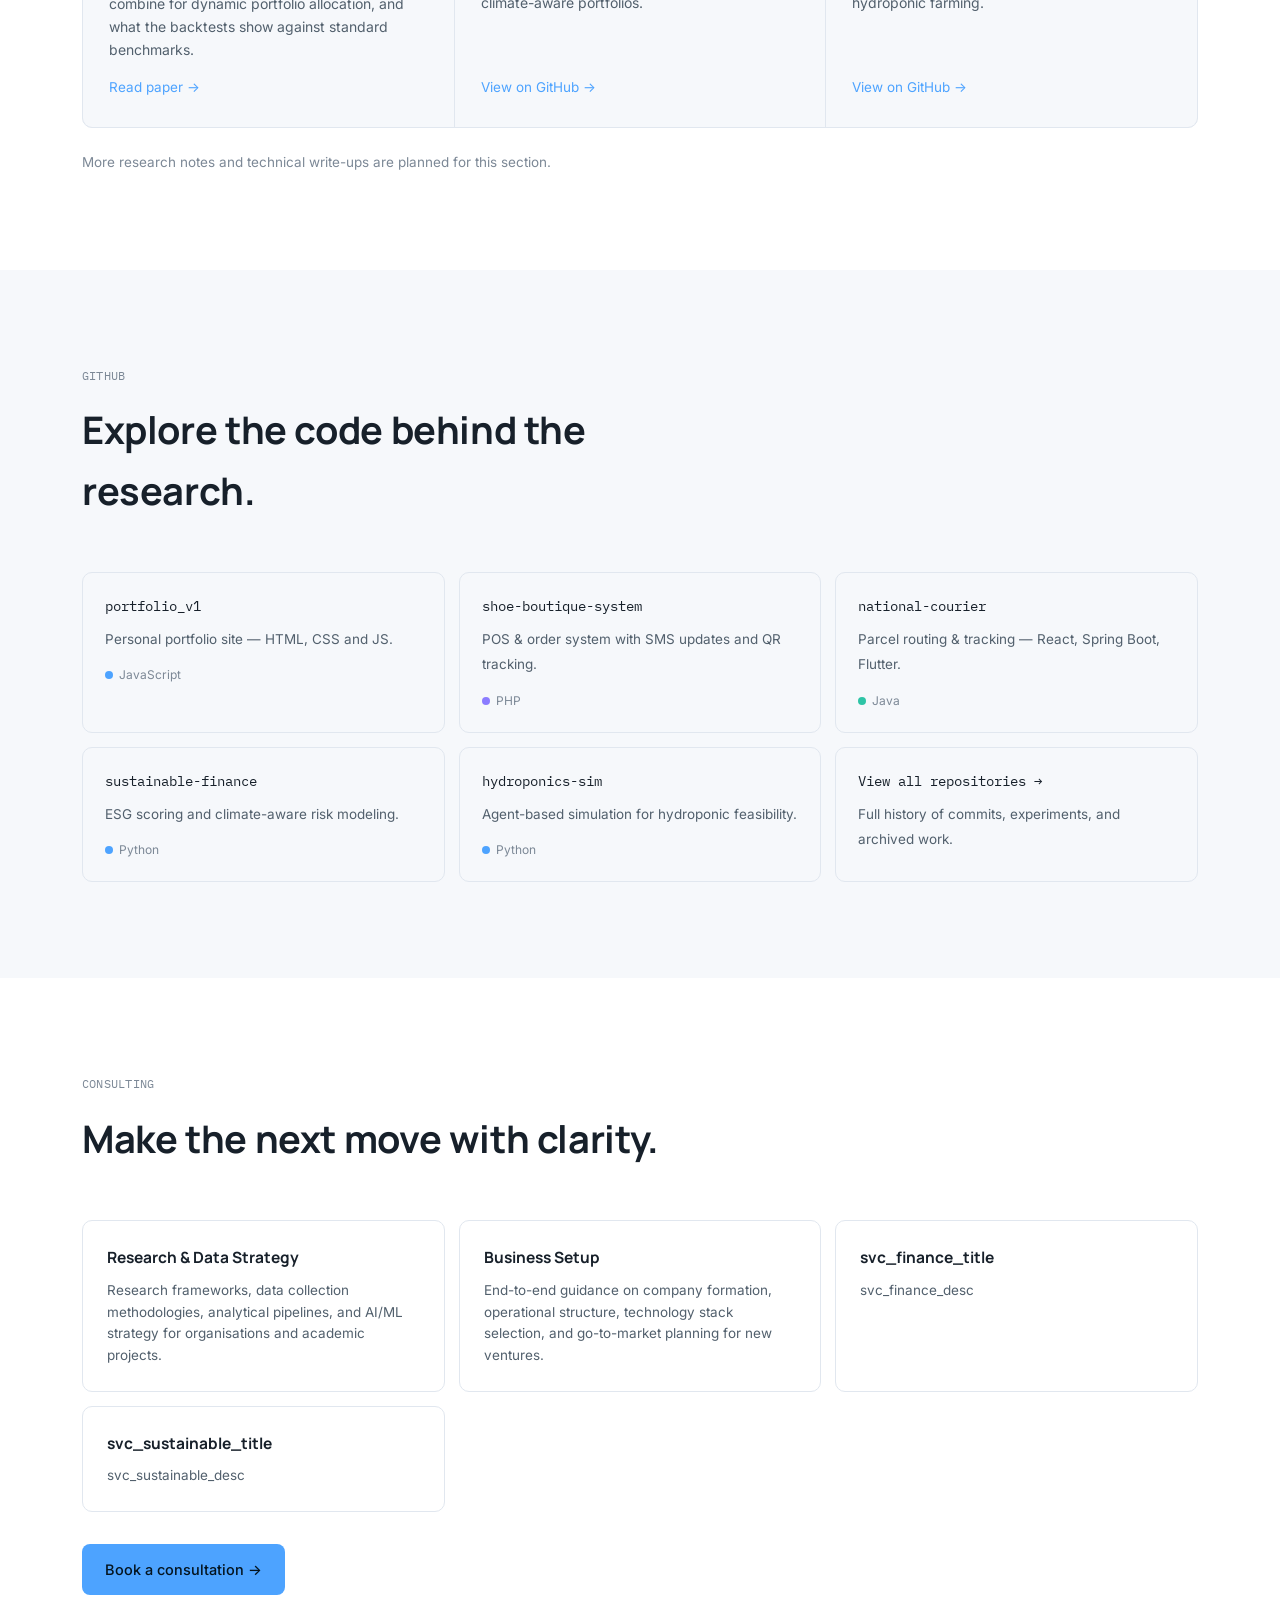
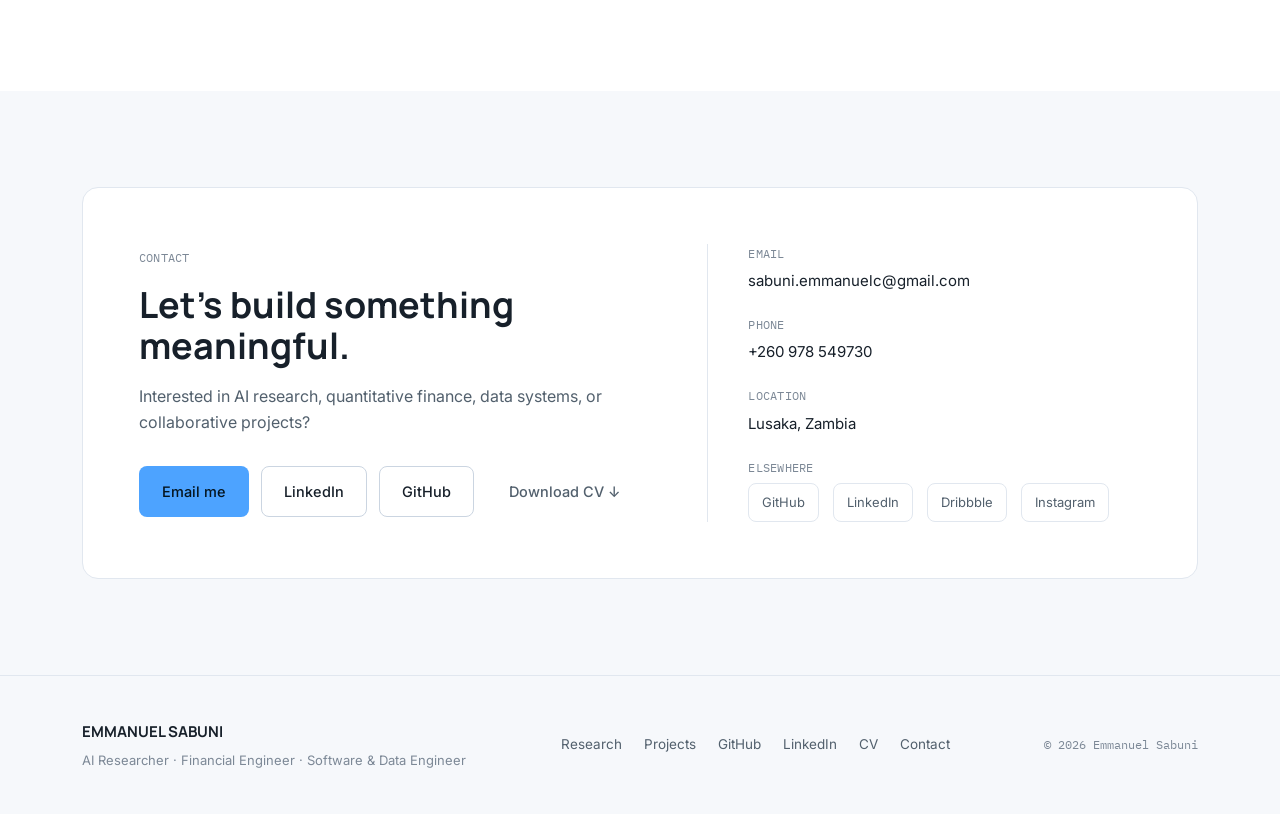
==== commit 5c5df6e7: "Revise consulting services and descriptions Updated service titles and descriptions in the consultin" ====
--- a/index.html
+++ b/index.html
@@ -175,9 +175,9 @@
   <div class="wrap about-grid">
     <div>
       <div class="about-photo">
-      <img src="assets/images/profile.jpeg" alt="Emmanuel Sabuni">
-      <div class="corner-tag">...</div>
-    </div>
+        <span class="monogram">ES</span>
+        <div class="corner-tag"><span>LUSAKA, ZM</span><span>ES / 2026</span></div>
+      </div>
     </div>
     <div class="about-text">
       <span class="label" data-i18n="about_label">ABOUT</span>
@@ -623,28 +623,20 @@
     </div>
     <div class="consult-grid">
       <a class="consult-card" href="booking.html?service=research">
-        <h3 data-i18n="svc_research_title">Research &amp; Data Strategy</h3>
-        <p data-i18n="svc_research_desc">Research frameworks, data collection methodologies, analytical pipelines, and AI/ML strategy for organisations and academic projects.</p>
+        <h3 data-i18n="svc_research_title">AI, Data &amp; Research Strategy</h3>
+        <p data-i18n="svc_research_desc">Research methodology, AI/ML strategy, and data pipelines for organisations, researchers, and data-driven projects.</p>
       </a>
       <a class="consult-card" href="booking.html?service=business">
-        <h3 data-i18n="svc_business_title">Business Setup</h3>
-        <p data-i18n="svc_business_desc">End-to-end guidance on company formation, operational structure, technology stack selection, and go-to-market planning for new ventures.</p>
-      </a>
-      <a class="consult-card" href="booking.html?service=valuation">
-        <h3 data-i18n="svc_valuation_title">Valuation &amp; Traction</h3>
-        <p data-i18n="svc_valuation_desc">Business valuation modelling, traction metrics, investor-readiness assessments, and financial forecasting for early-stage companies.</p>
-      </a>
-      <a class="consult-card" href="booking.html?service=legacy">
-        <h3 data-i18n="svc_legacy_title">Legacy &amp; Trust Formulation</h3>
-        <p data-i18n="svc_legacy_desc">Wealth structuring, trust formation, succession planning, and long-term legacy frameworks for individuals and family offices.</p>
-      </a>
-      <a class="consult-card" href="booking.html?service=realestate">
-        <h3 data-i18n="svc_realestate_title">Real Estate Investment</h3>
-        <p data-i18n="svc_realestate_desc">Property investment analysis, portfolio optimisation, market due diligence, and data-driven real estate decision-making.</p>
-      </a>
-      <a class="consult-card" href="booking.html?service=tax">
-        <h3 data-i18n="svc_tax_title">Taxation Advisory</h3>
-        <p data-i18n="svc_tax_desc">Tax planning strategies, compliance structuring, and optimisation of tax positions for individuals, businesses, and investment portfolios.</p>
+        <h3 data-i18n="svc_business_title">Business, Digital &amp; AI Strategy</h3>
+        <p data-i18n="svc_business_desc">Business model design, technology architecture, and AI adoption strategy for founders and teams building or scaling a venture.</p>
+      </a>
+      <a class="consult-card" href="booking.html?service=finance">
+        <h3 data-i18n="svc_finance_title">Financial Modeling &amp; Investment Analytics</h3>
+        <p data-i18n="svc_finance_desc">Financial modelling, valuation, and portfolio or real-estate investment analysis for businesses and investors.</p>
+      </a>
+      <a class="consult-card" href="booking.html?service=sustainable">
+        <h3 data-i18n="svc_sustainable_title">Sustainable Finance &amp; Risk Analytics</h3>
+        <p data-i18n="svc_sustainable_desc">ESG and climate-risk analytics, financial risk modelling, and AI-informed approaches to sustainable investment decisions.</p>
       </a>
     </div>
     <div style="margin-top:32px;">
--- a/assets/css/style.css
+++ b/assets/css/style.css
@@ -69,6 +69,7 @@
   -webkit-font-smoothing:antialiased;
   transition:background .3s ease, color .3s ease;
 }
+.about-photo img{width:100%;height:100%;object-fit:cover;}
 a{color:inherit;text-decoration:none;}
 img{max-width:100%;display:block;}
 .wrap{max-width:var(--maxw);margin:0 auto;padding:0 32px;}
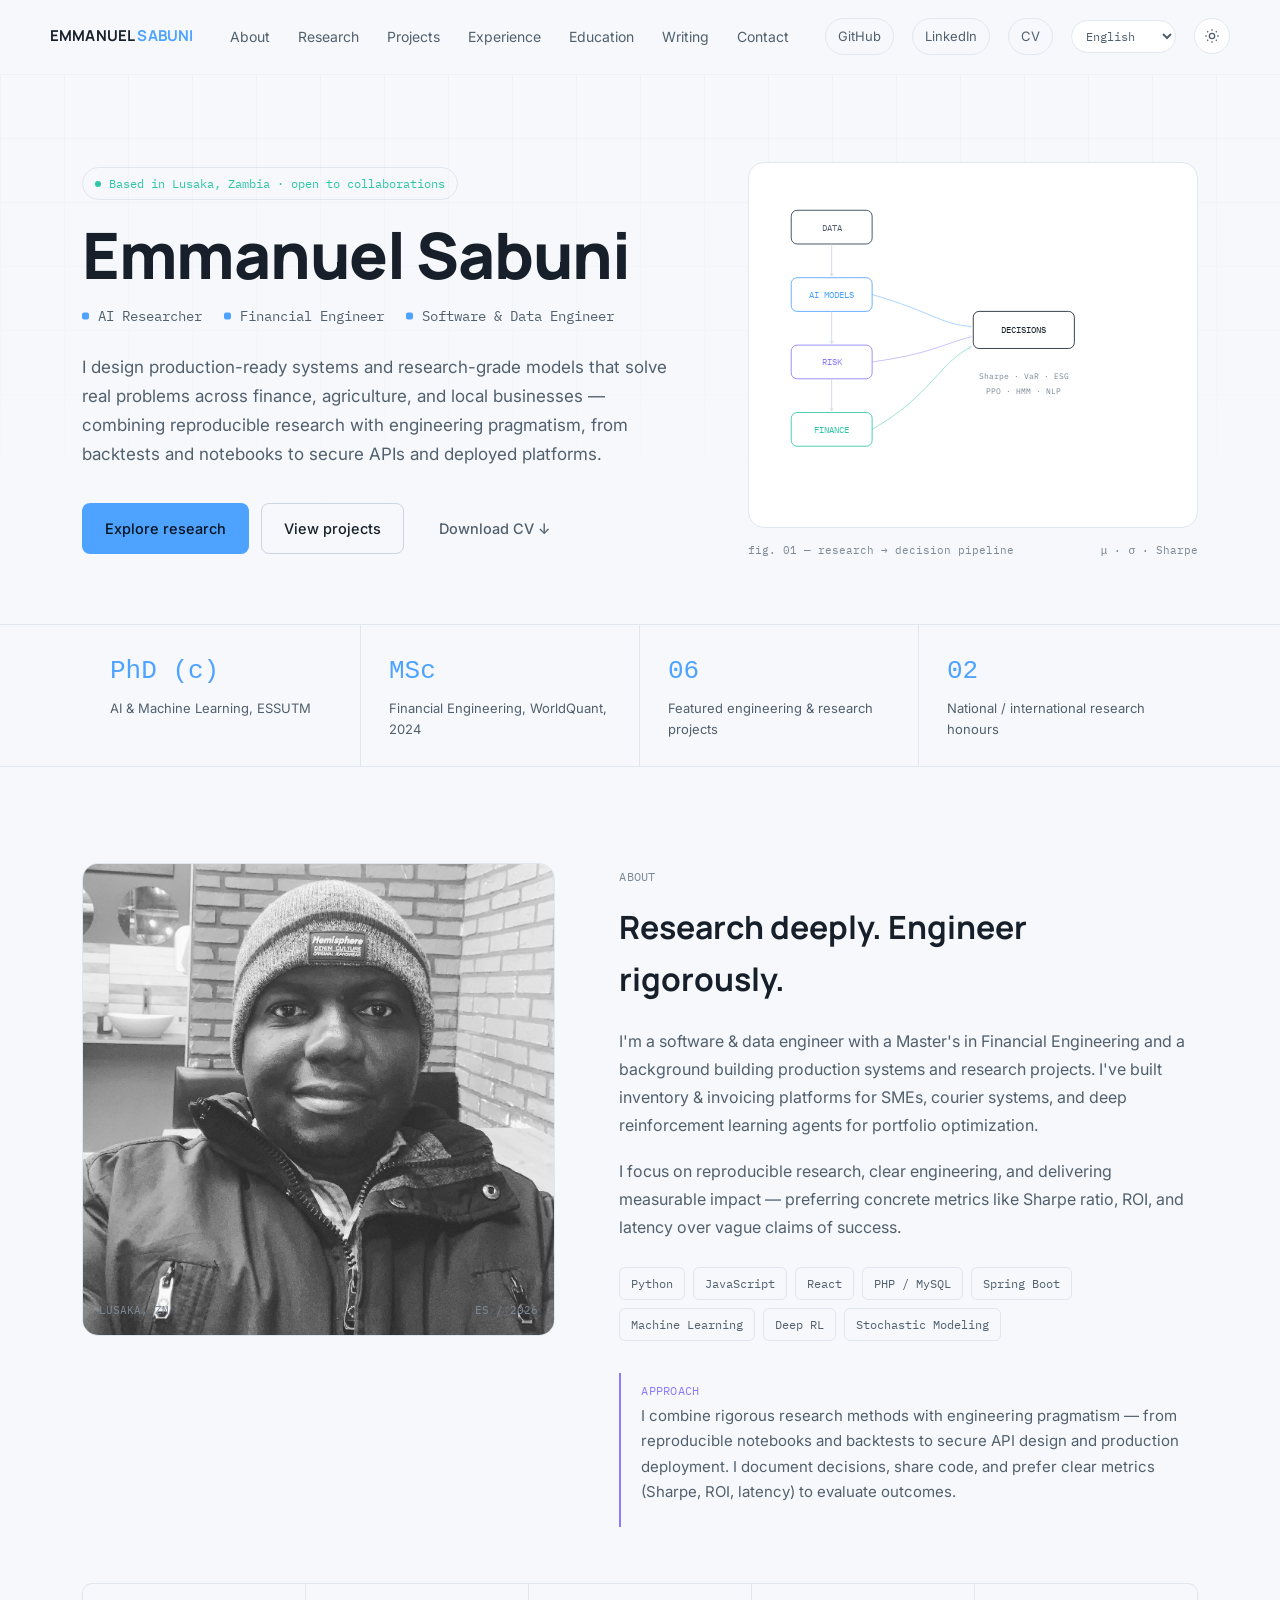
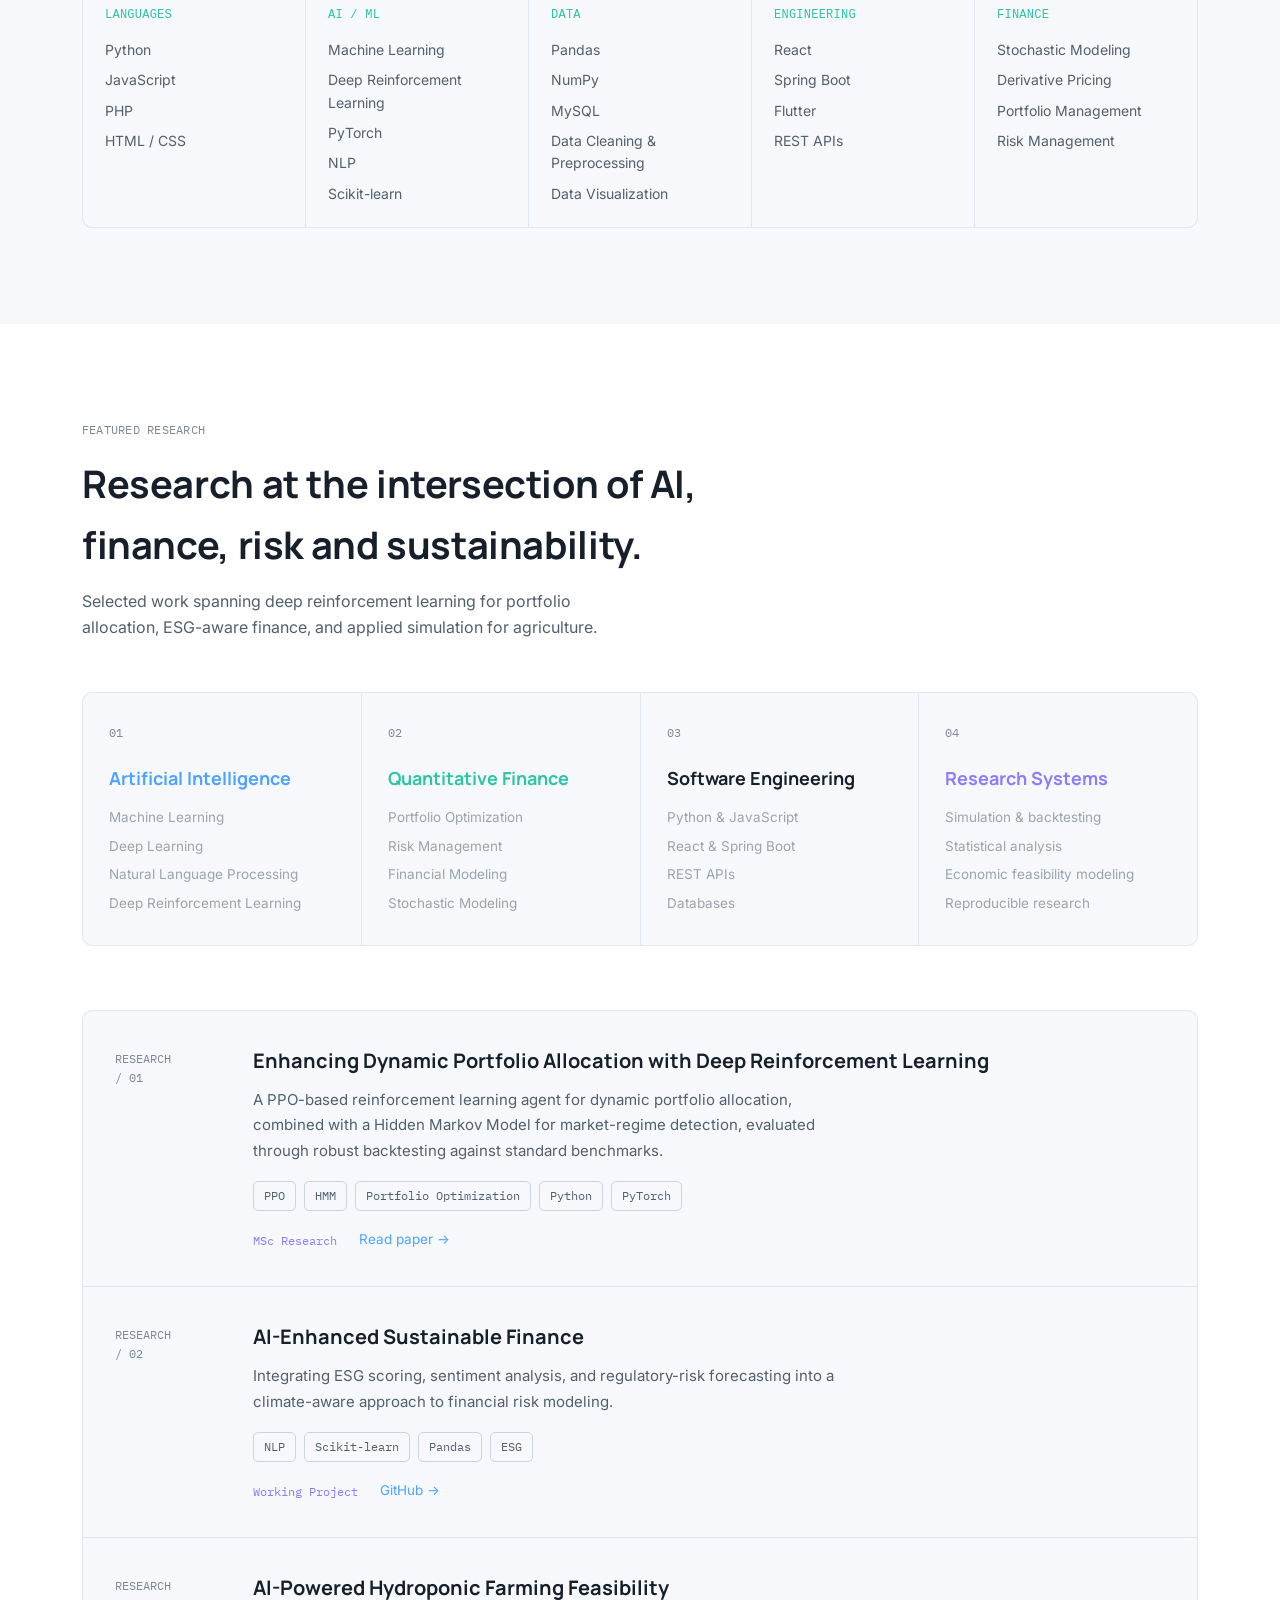
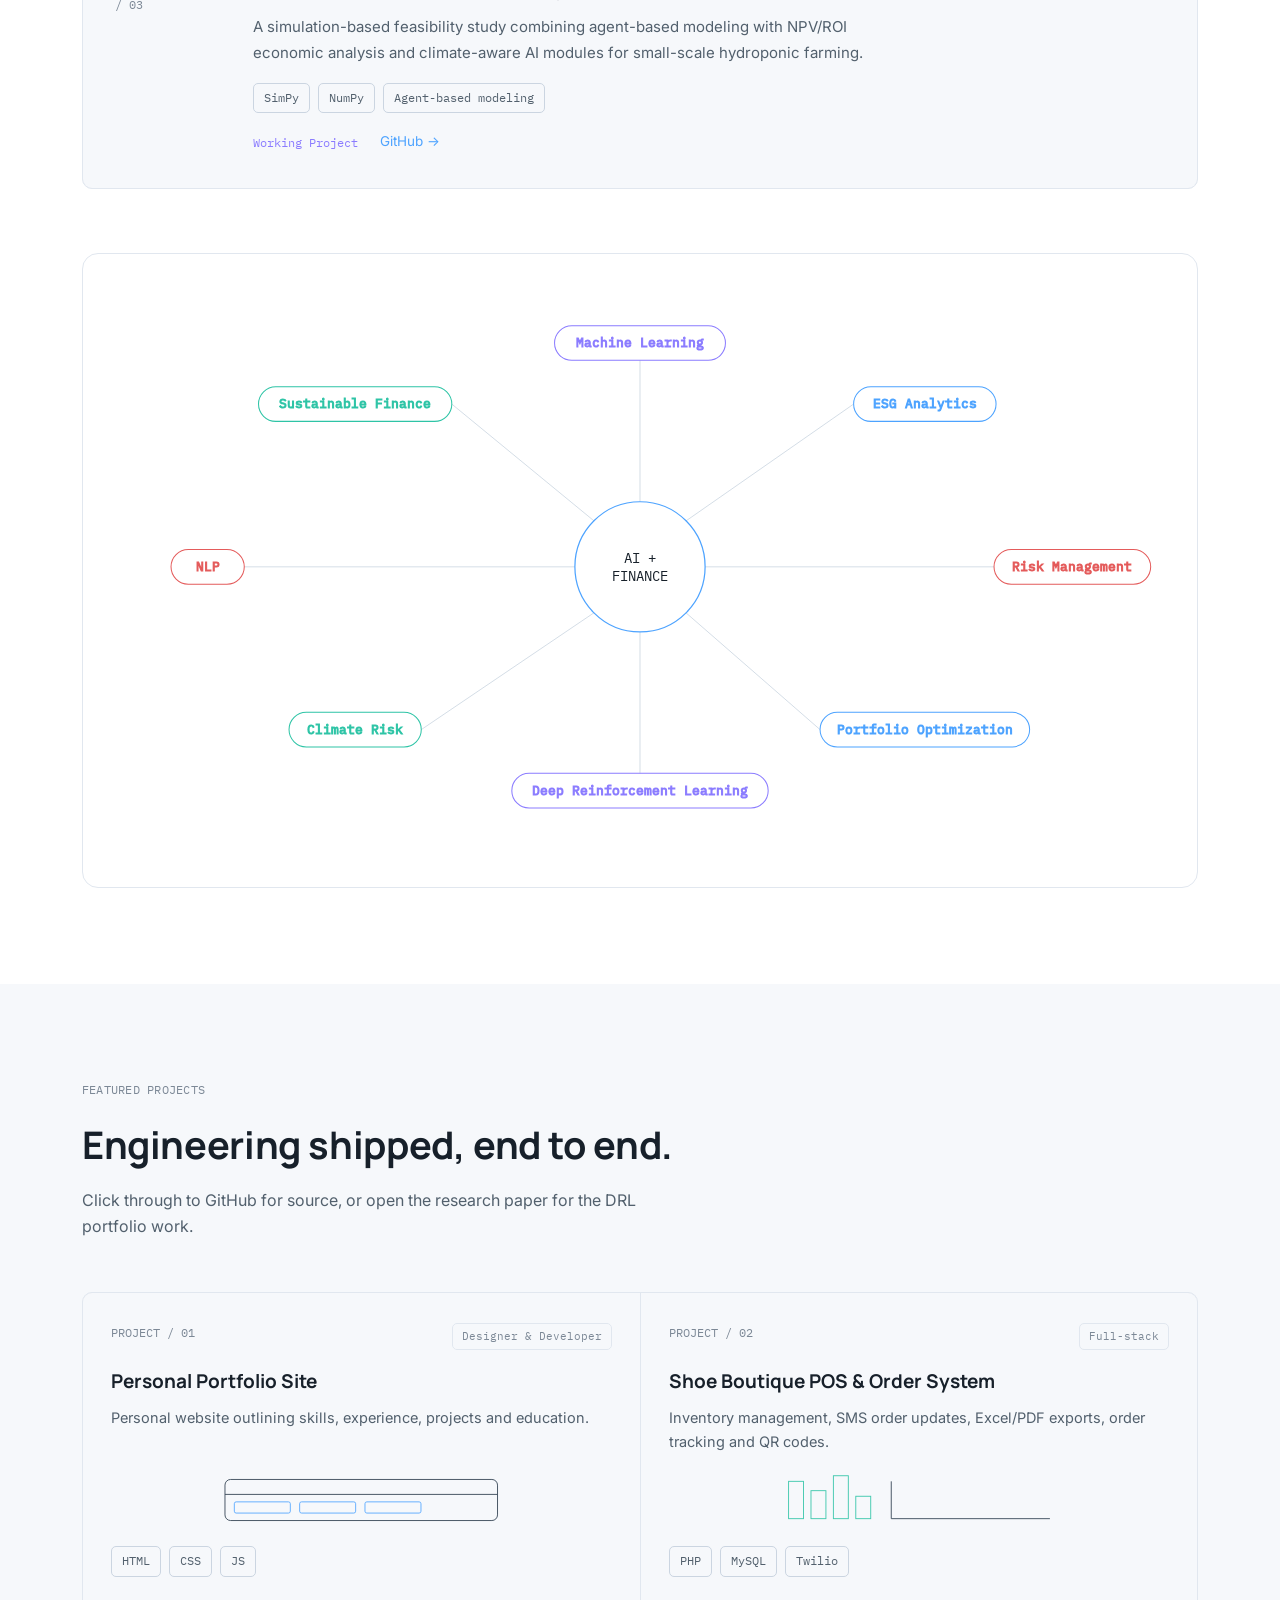
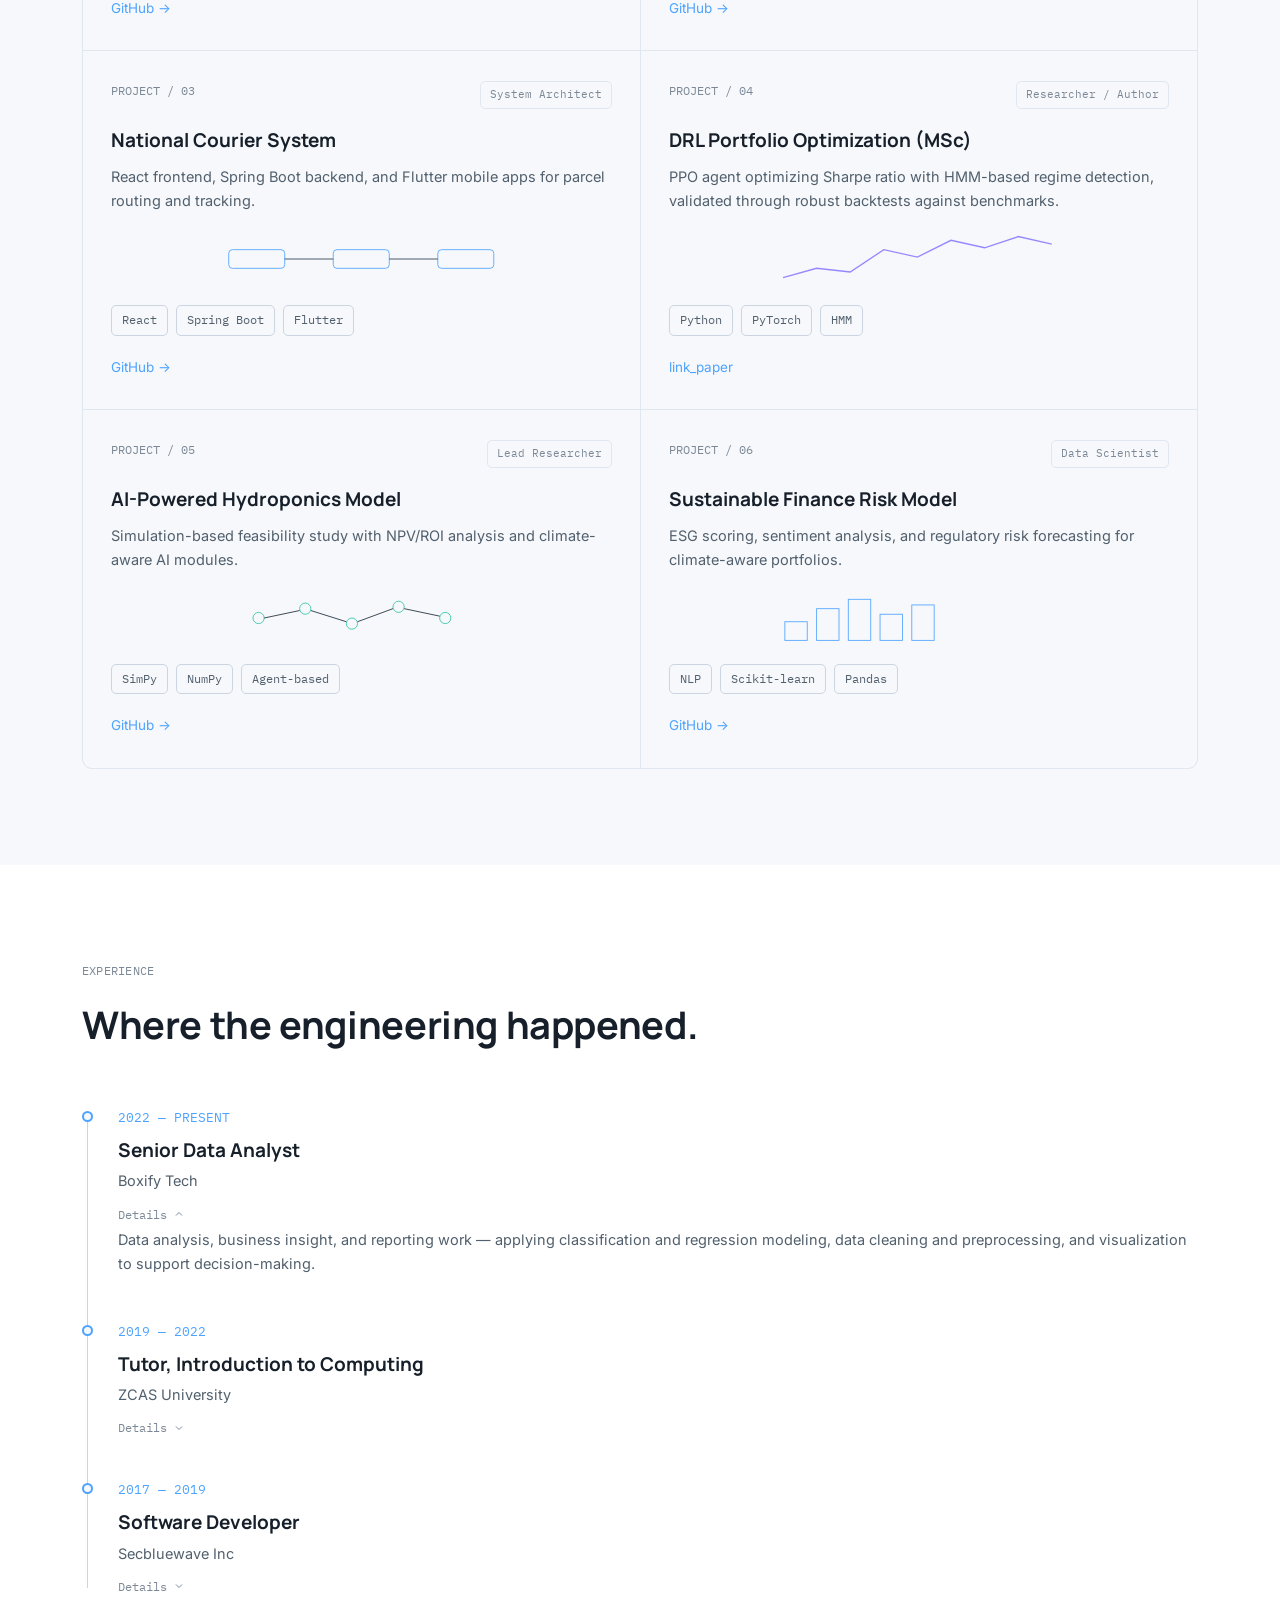
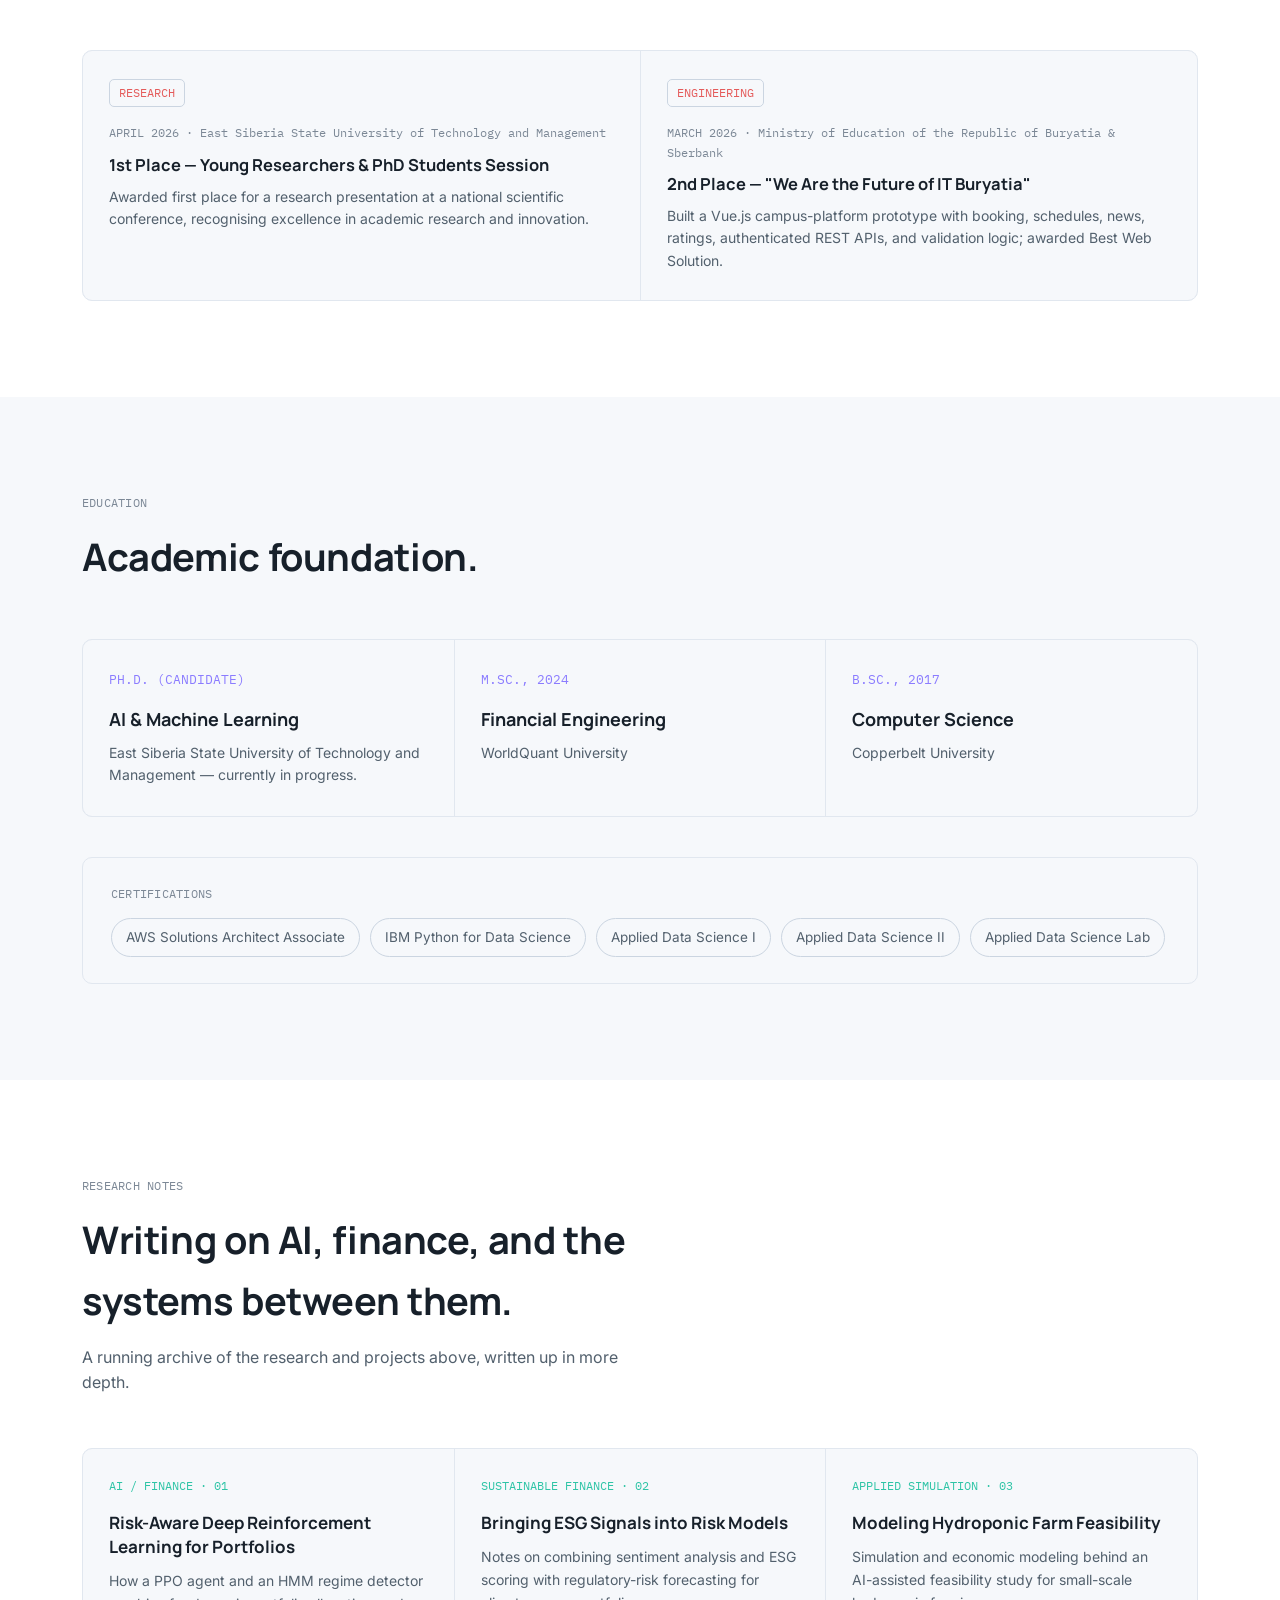
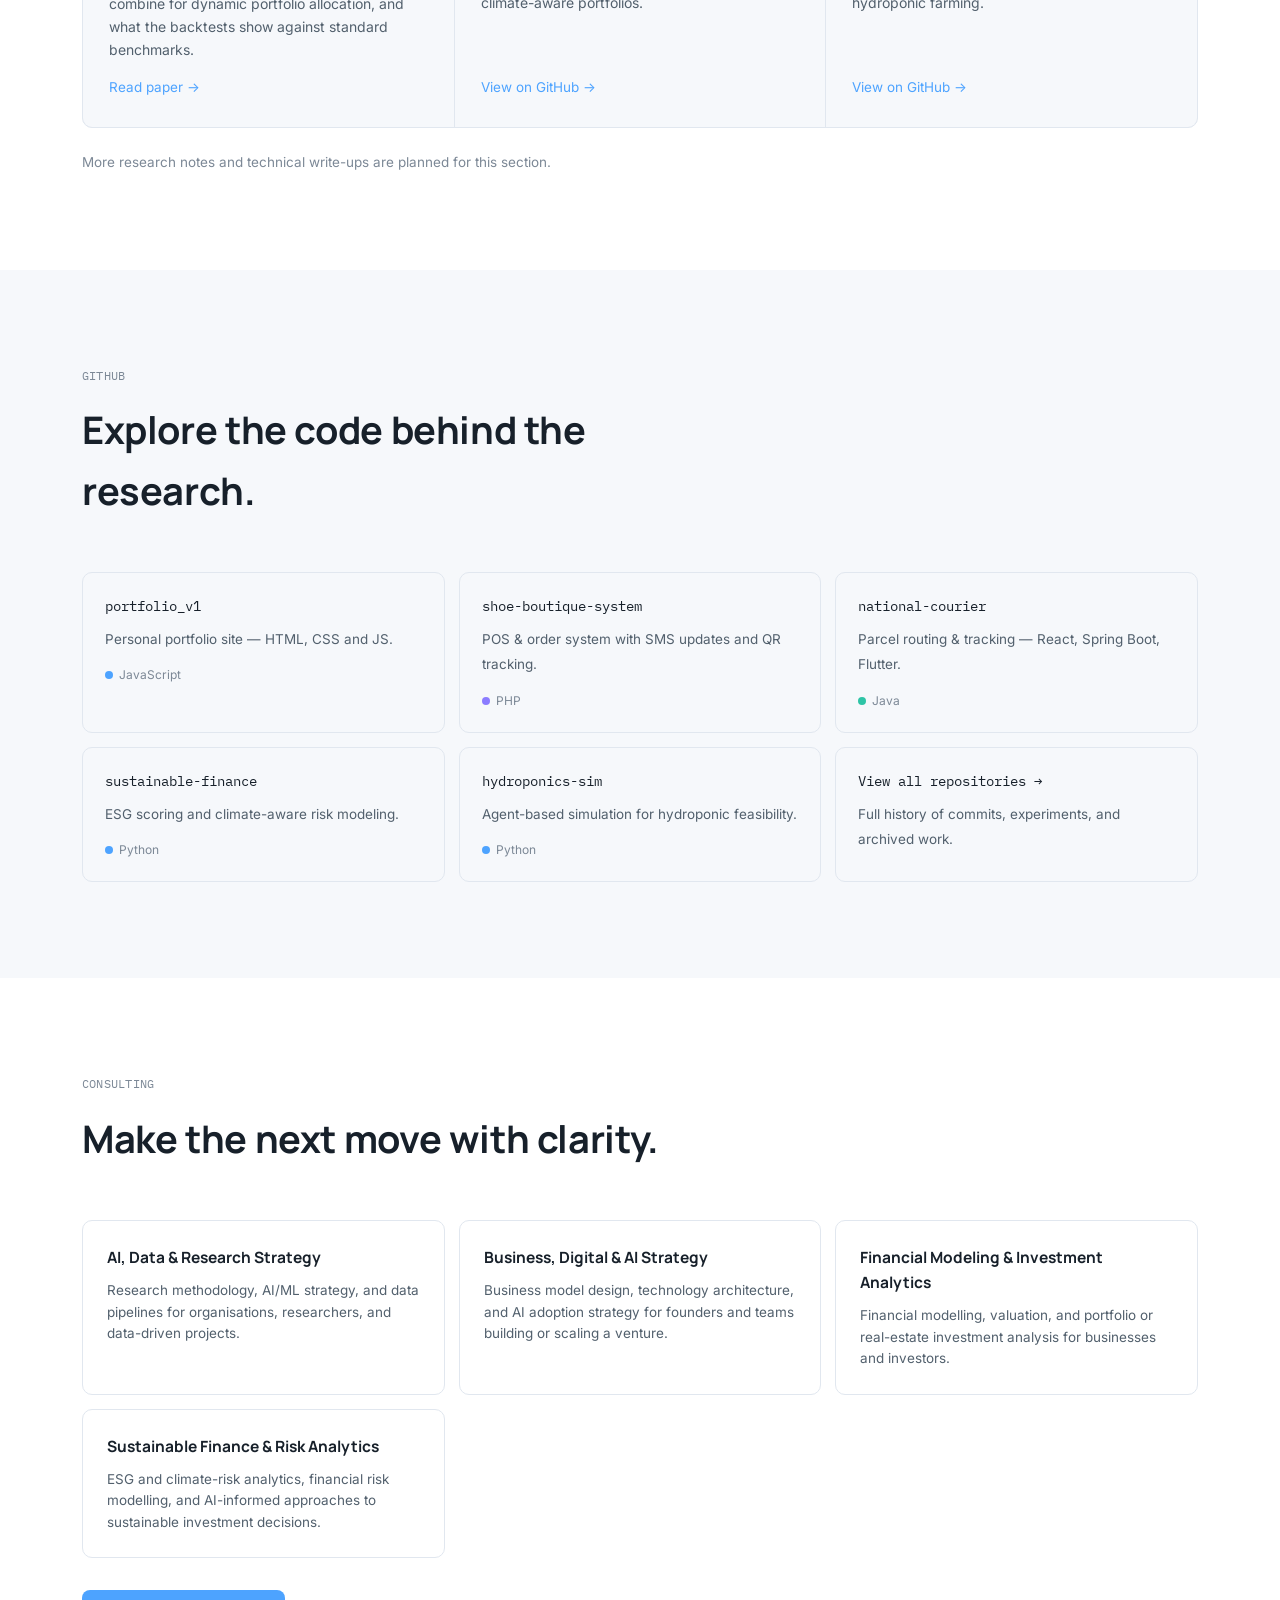
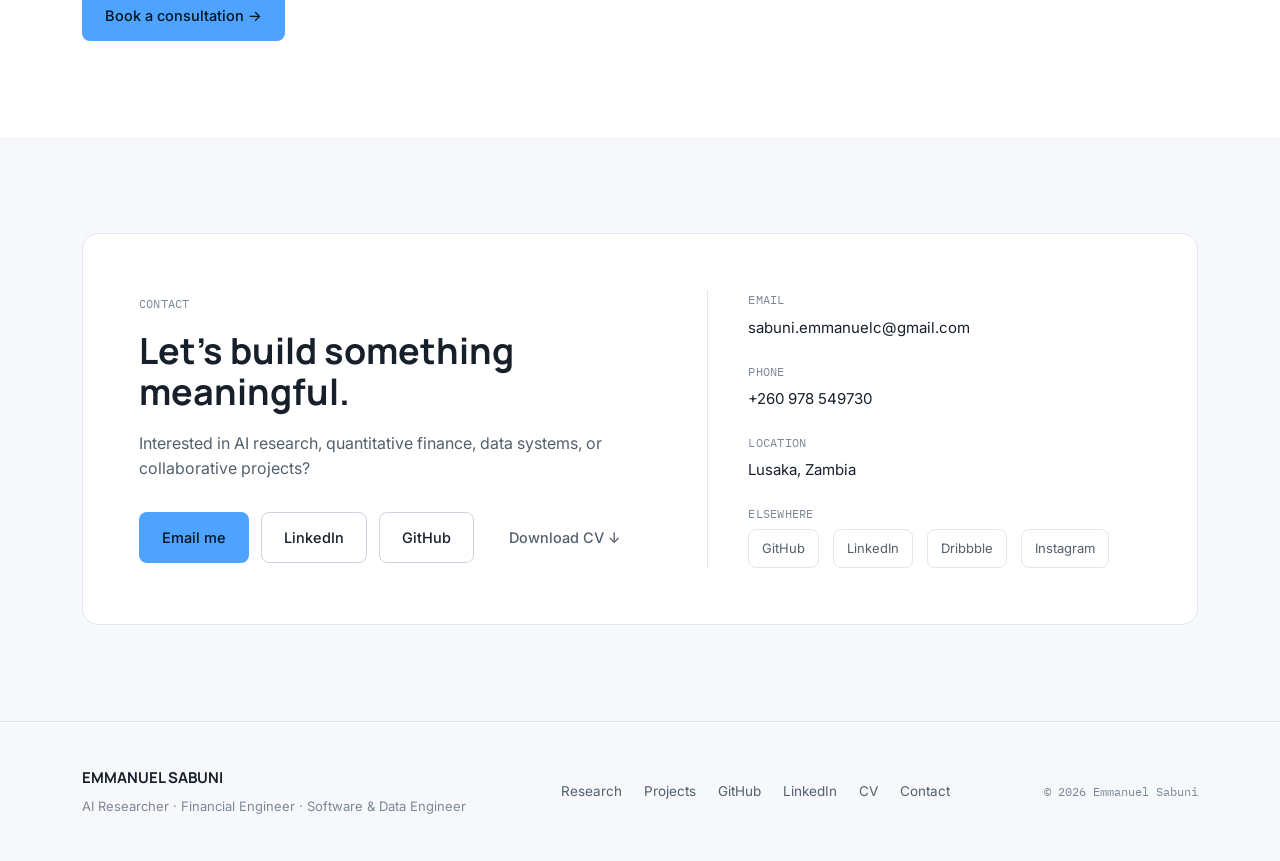
==== commit eeba8be1: "Replace monogram with profile image in about section" ====
--- a/index.html
+++ b/index.html
@@ -175,7 +175,7 @@
   <div class="wrap about-grid">
     <div>
       <div class="about-photo">
-        <span class="monogram">ES</span>
+        <img src="assets/images/profile.jpeg" alt="Emmanuel Sabuni">
         <div class="corner-tag"><span>LUSAKA, ZM</span><span>ES / 2026</span></div>
       </div>
     </div>
@@ -631,8 +631,8 @@
         <p data-i18n="svc_business_desc">Business model design, technology architecture, and AI adoption strategy for founders and teams building or scaling a venture.</p>
       </a>
       <a class="consult-card" href="booking.html?service=finance">
-        <h3 data-i18n="svc_finance_title">Financial Modeling &amp; Investment Analytics</h3>
-        <p data-i18n="svc_finance_desc">Financial modelling, valuation, and portfolio or real-estate investment analysis for businesses and investors.</p>
+        <h3 data-i18n="svc_finance_title"> Financial Modeling &amp; Investment Analytics</h3>
+        <p data-i18n="svc_finance_desc"> Financial modelling, valuation, and portfolio or real-estate investment analysis for businesses and investors.</p>
       </a>
       <a class="consult-card" href="booking.html?service=sustainable">
         <h3 data-i18n="svc_sustainable_title">Sustainable Finance &amp; Risk Analytics</h3>
